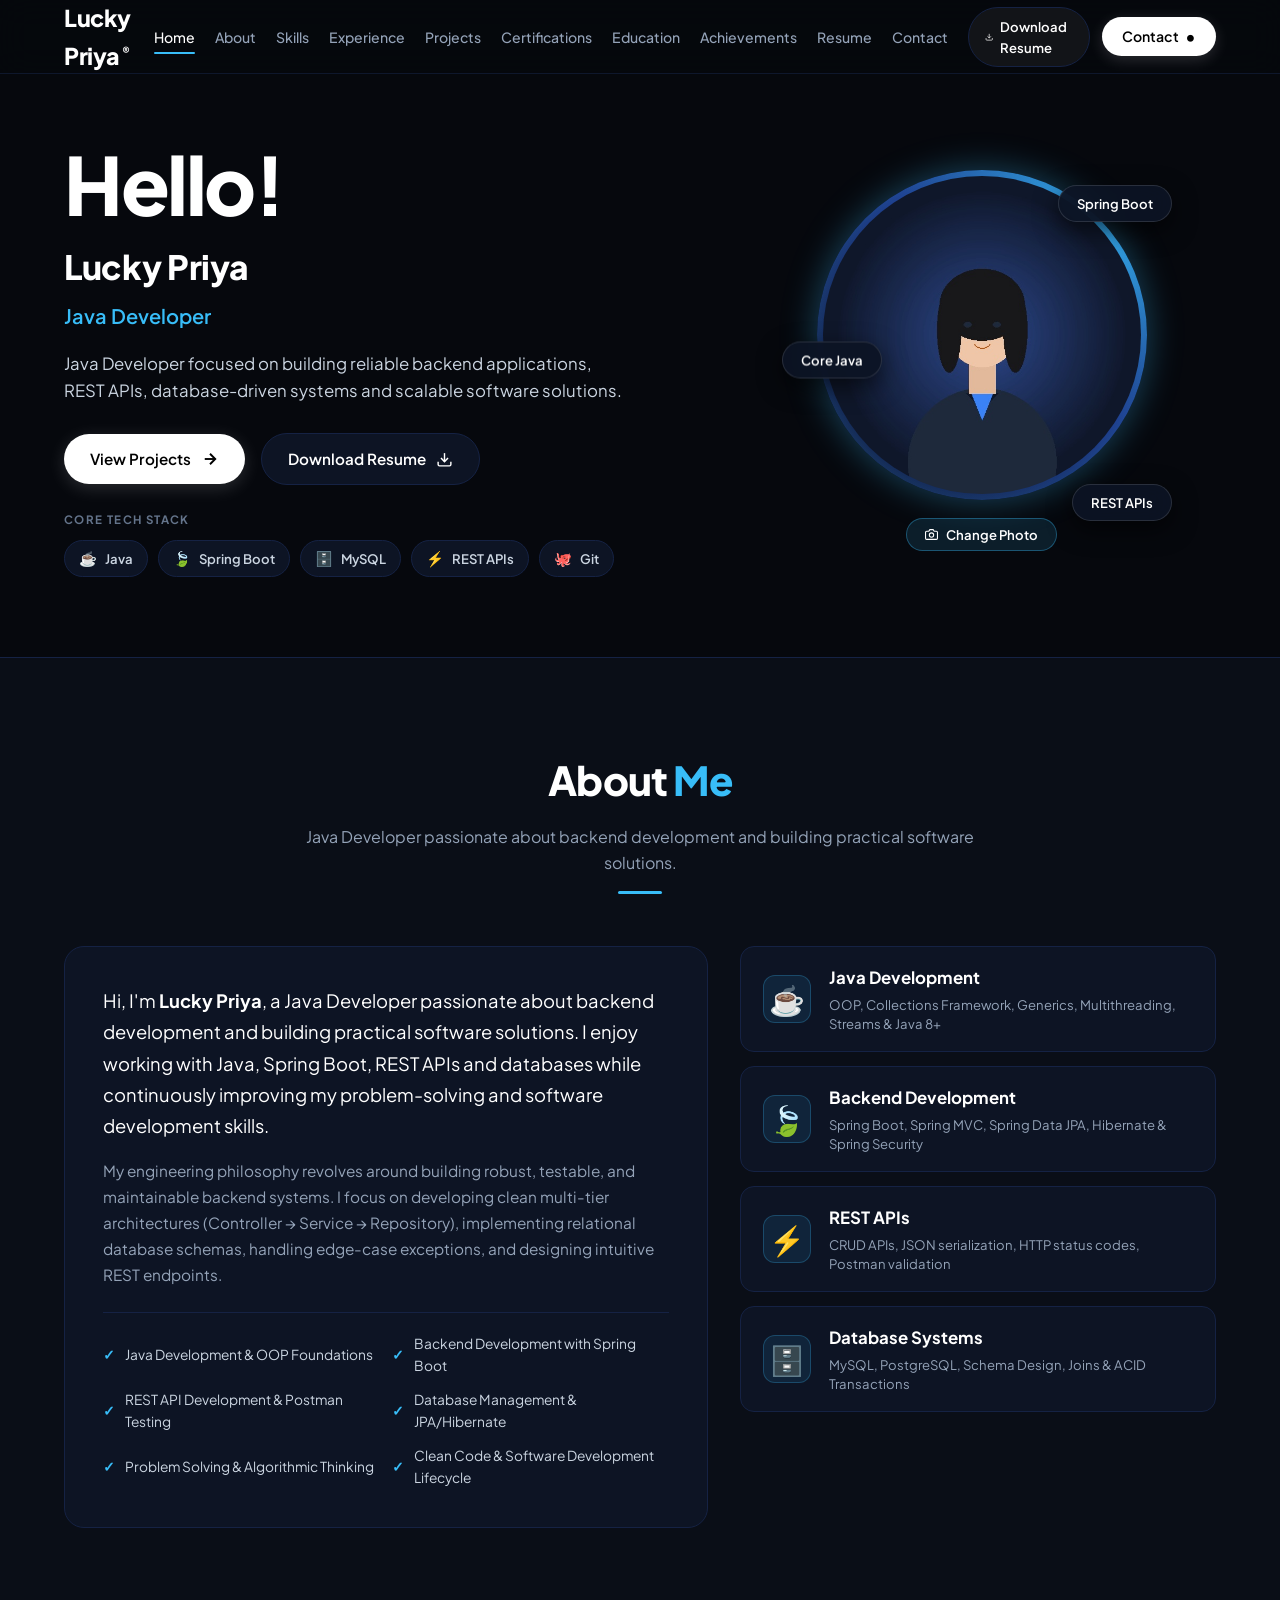
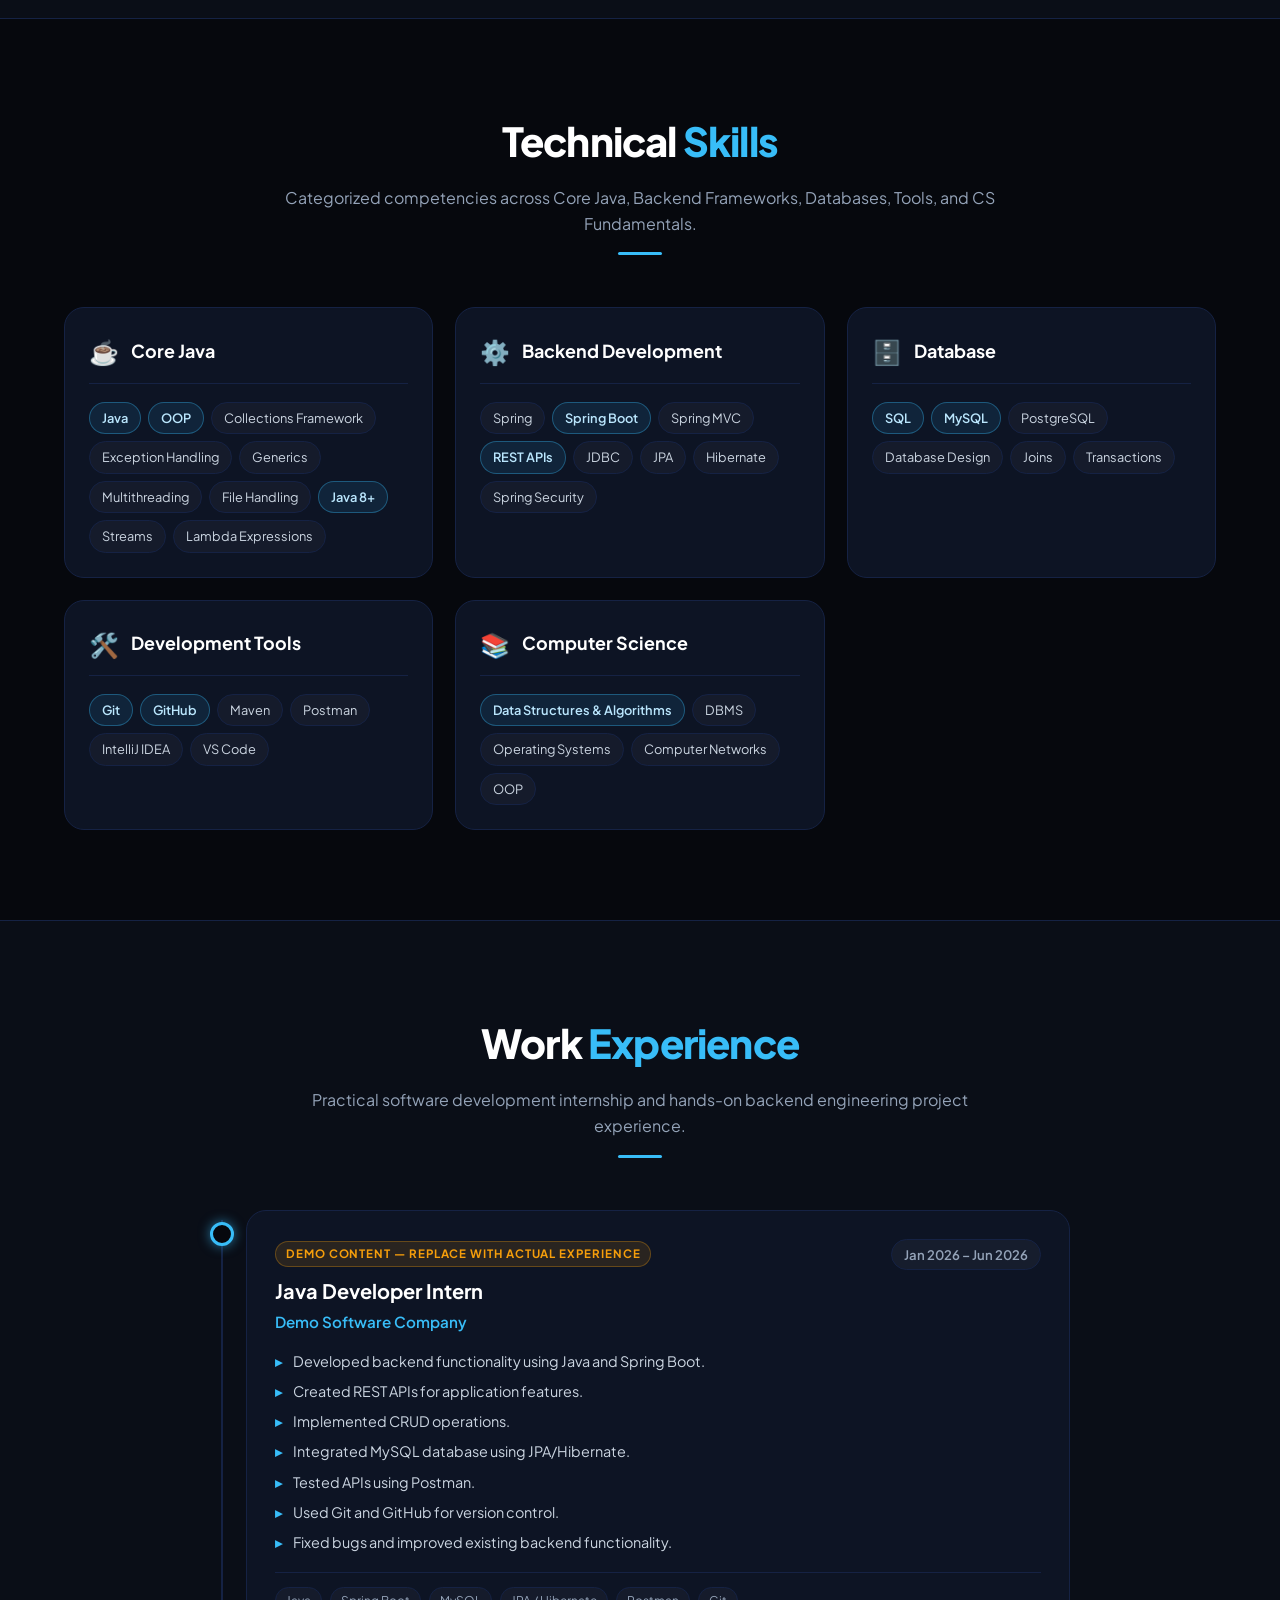
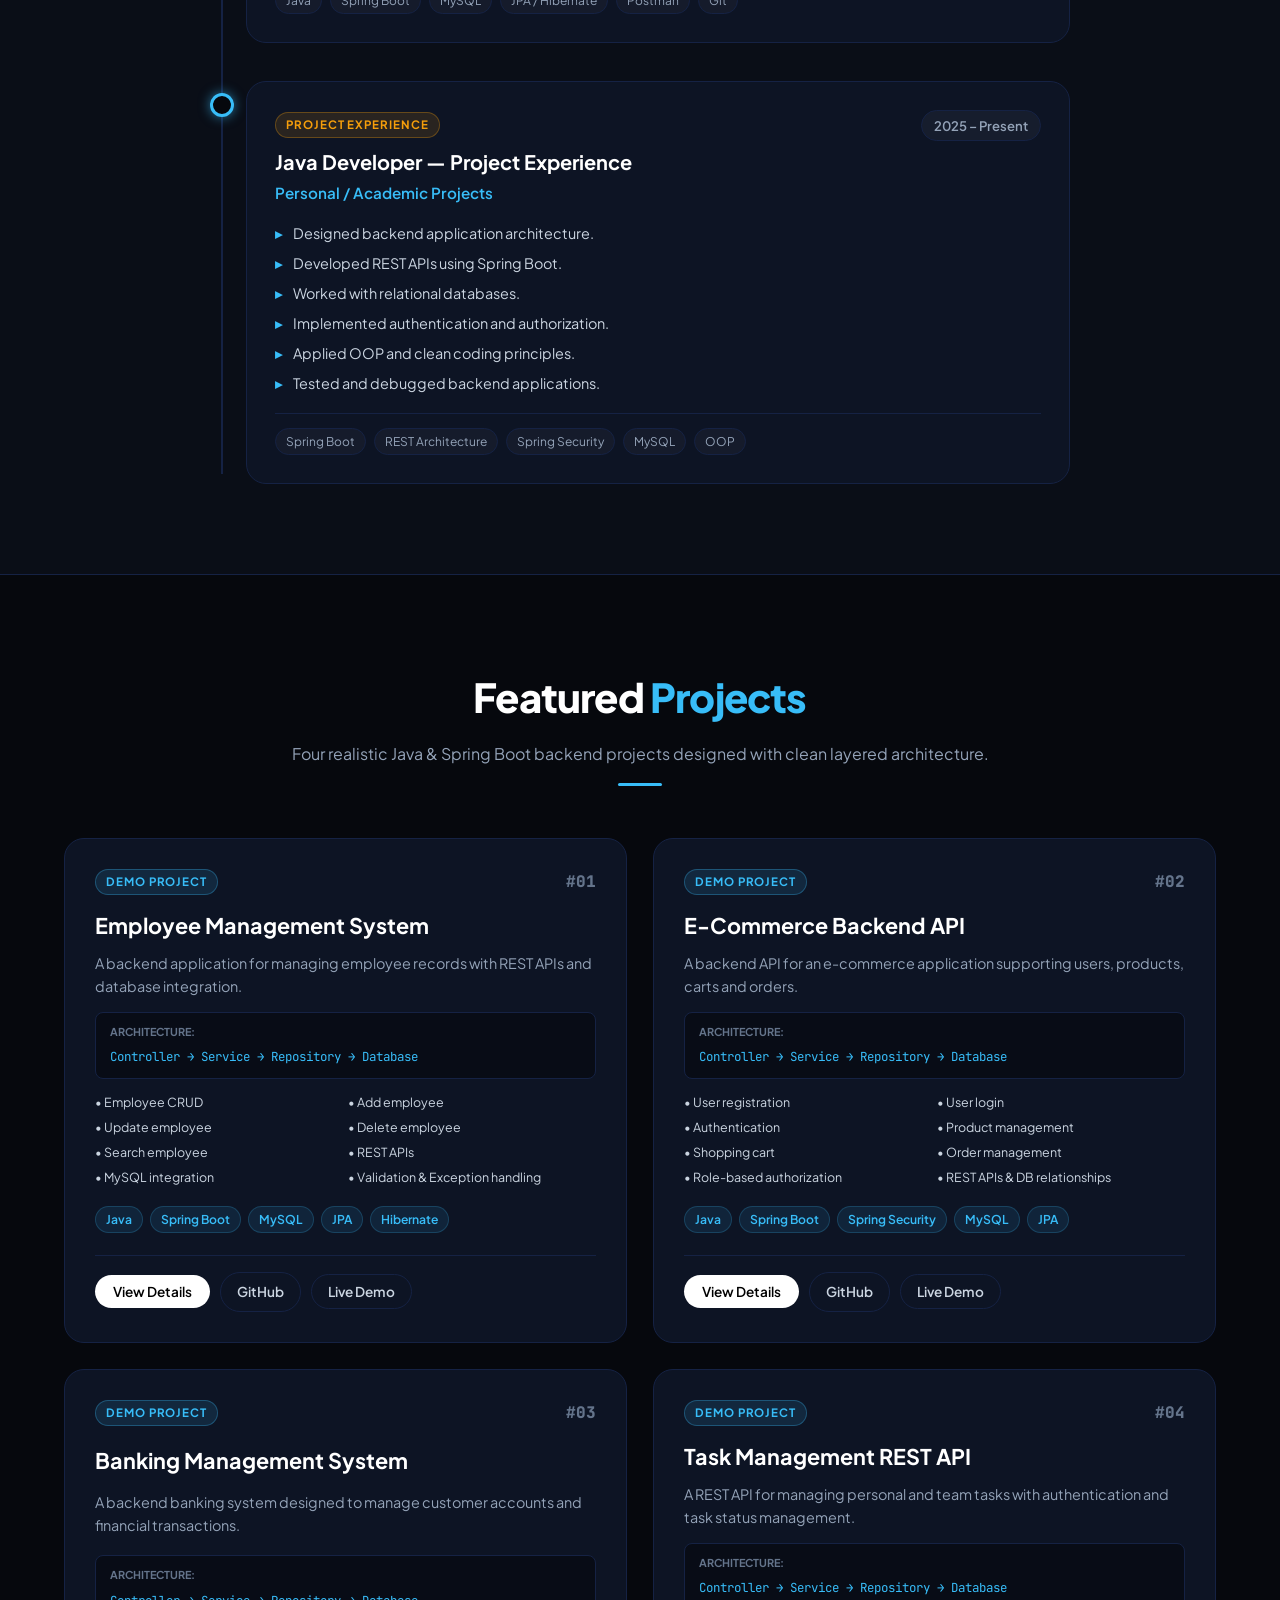
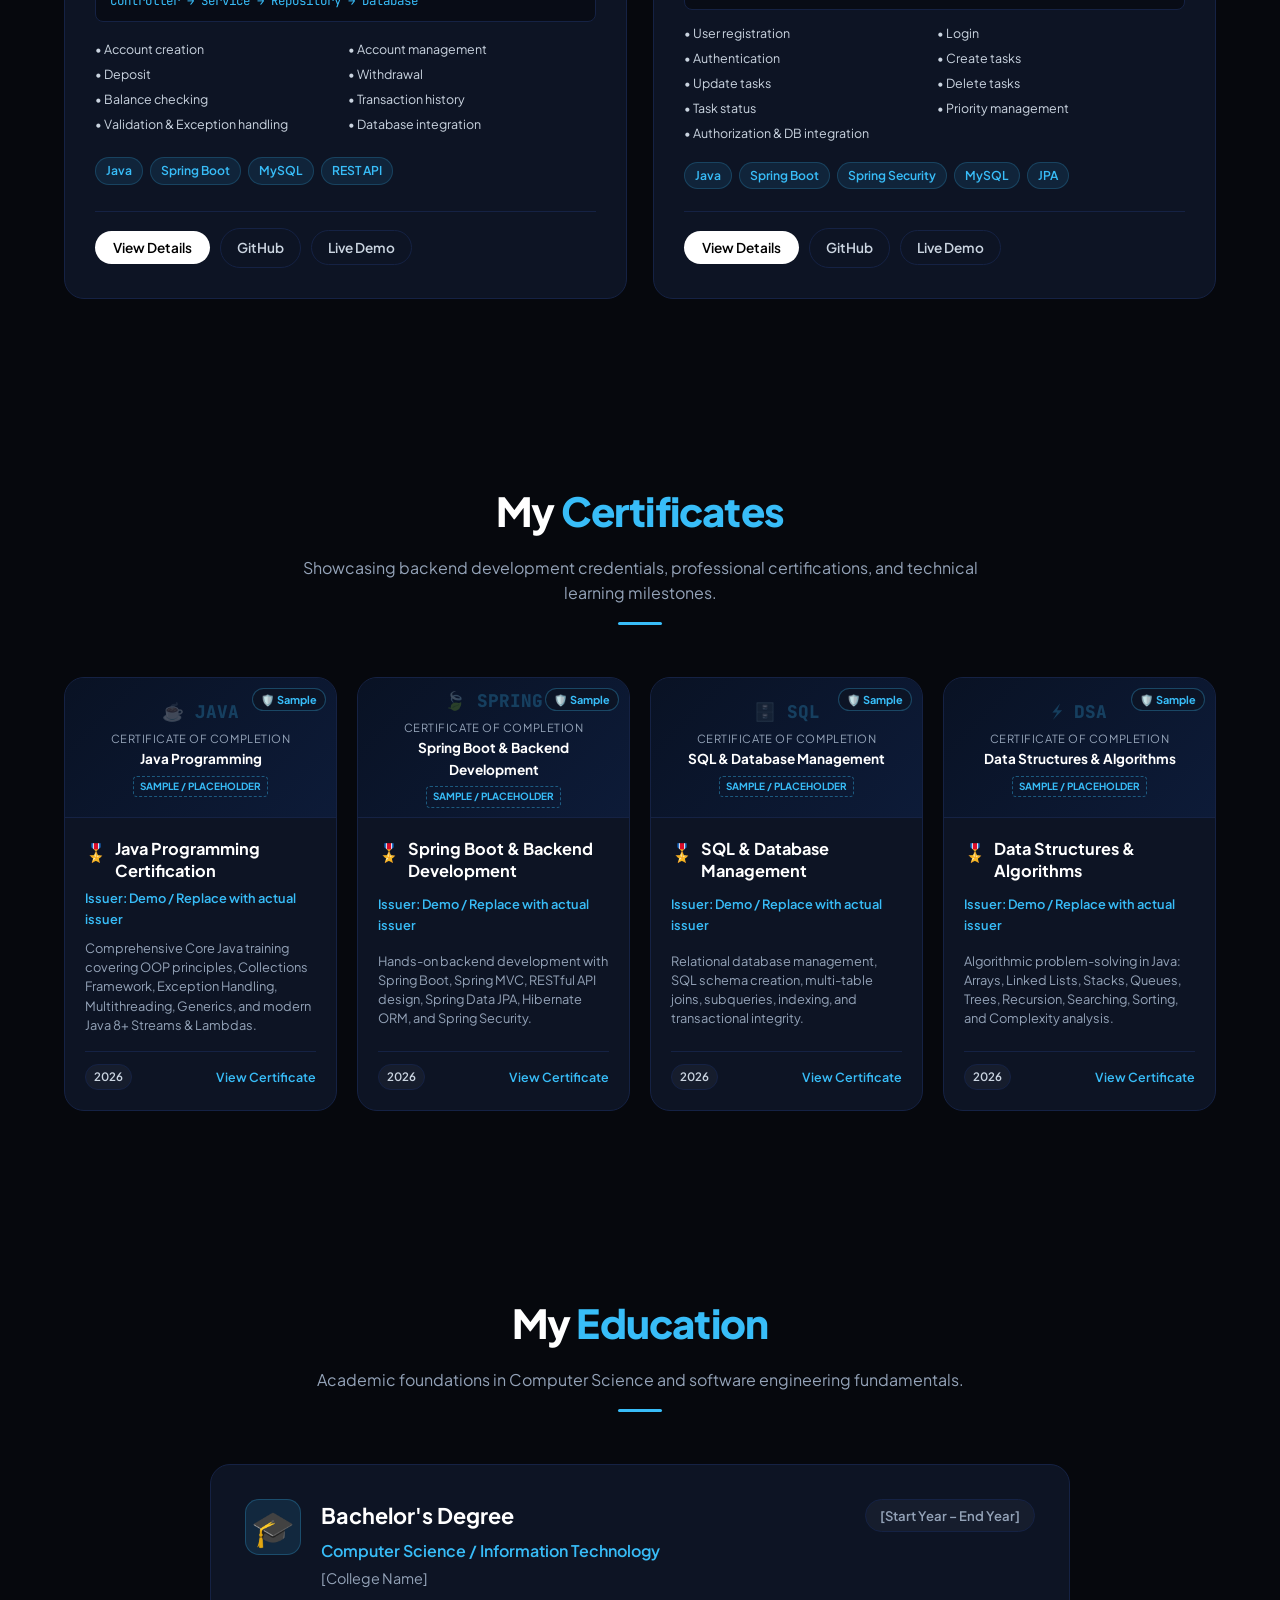
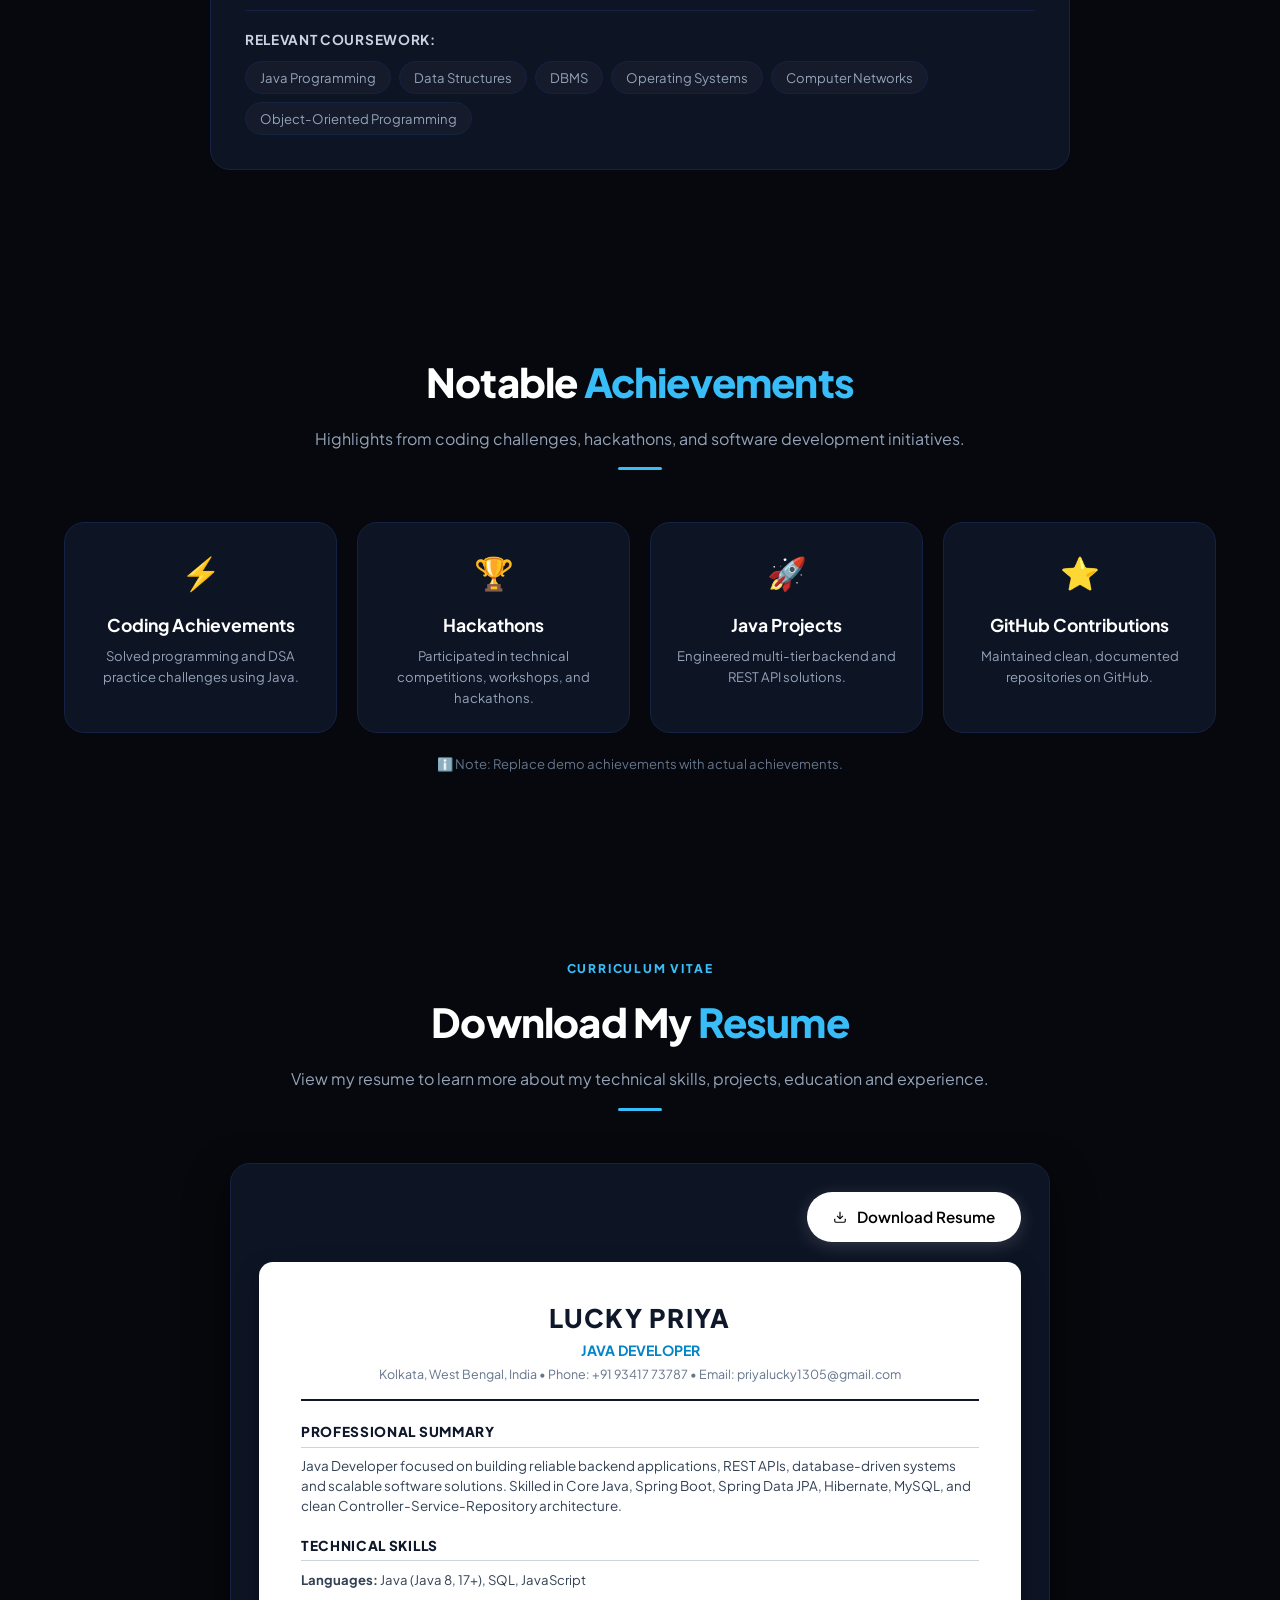
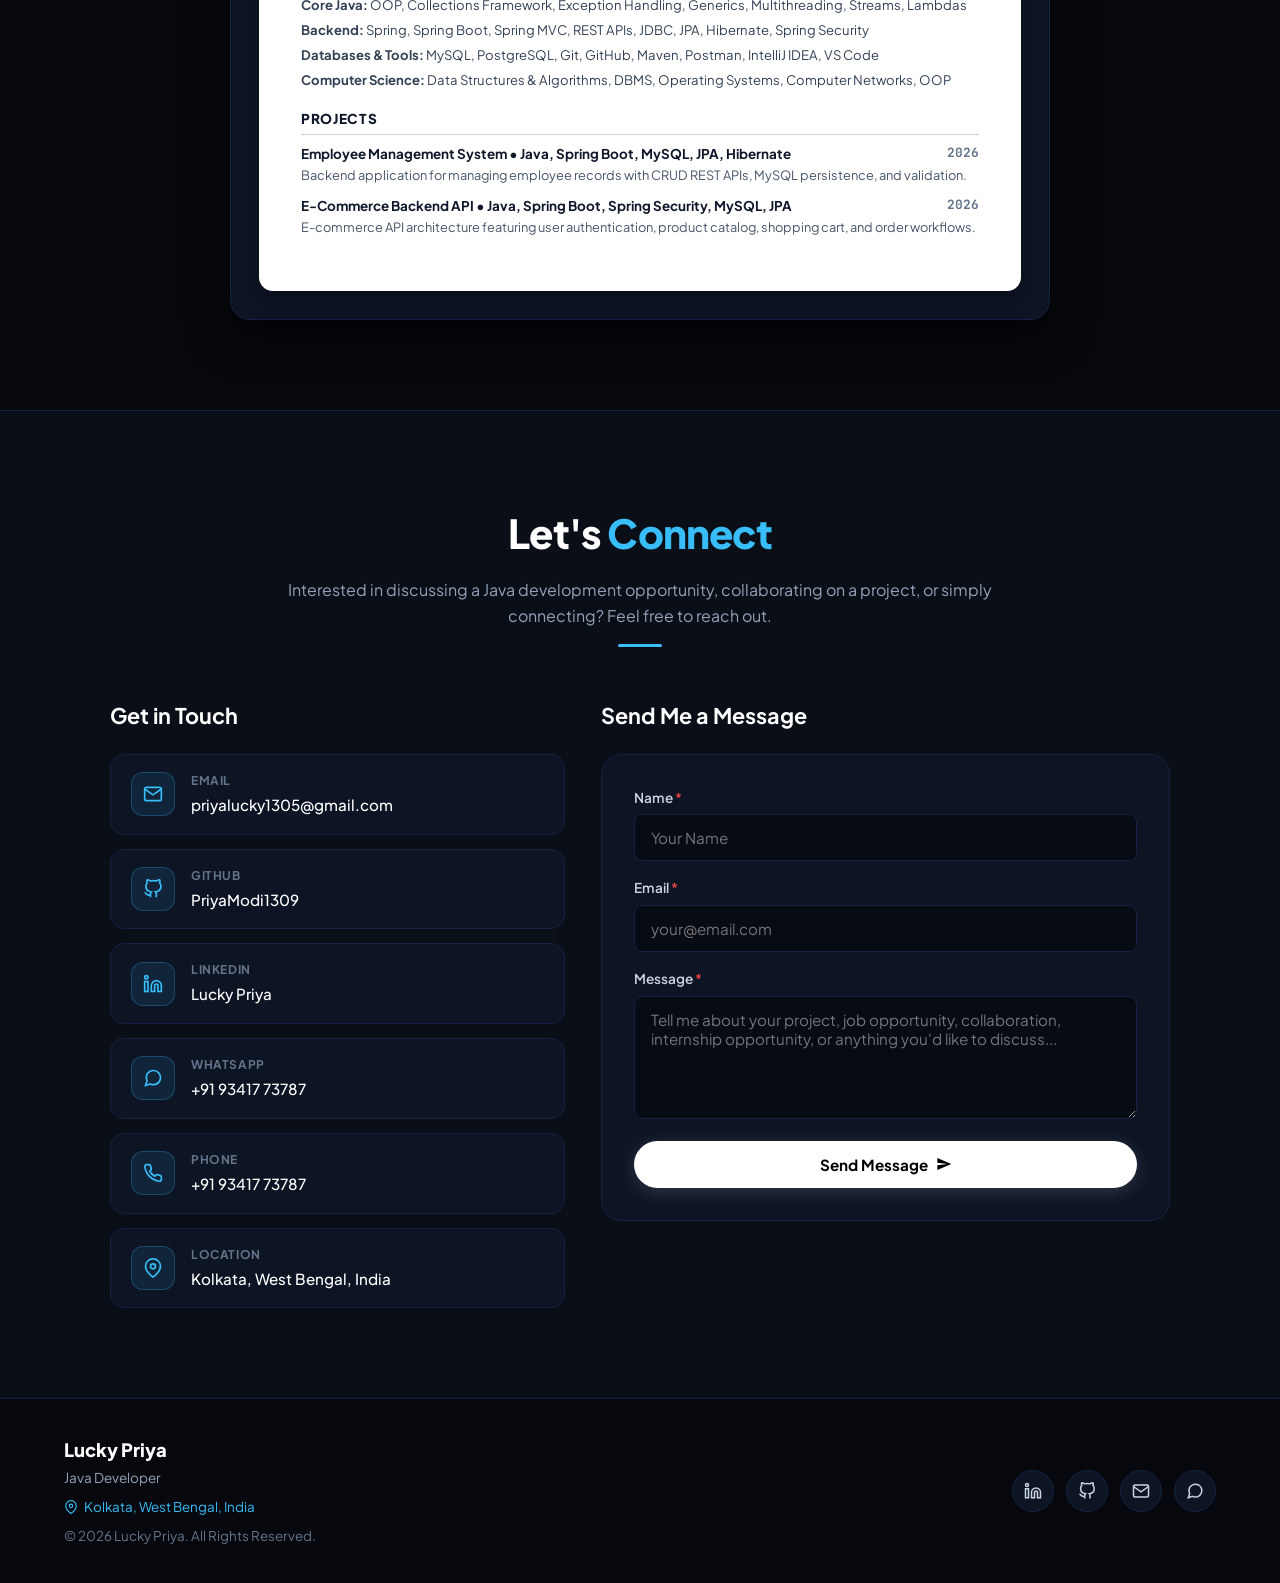
==== index.html @ 9c17c5d9 "Add Kittu Java Developer portfolio" ====
<!DOCTYPE html>
<html lang="en">
<head>
  <meta charset="UTF-8">
  <meta name="viewport" content="width=device-width, initial-scale=1.0">
  <title>Lucky Priya | Java Developer</title>
  <meta name="description" content="Java Developer portfolio of Lucky Priya, focused on Java, Spring Boot, backend development, REST APIs, SQL and database-driven applications.">
  <meta name="author" content="Lucky Priya">

  <!-- Open Graph Meta Tags -->
  <meta property="og:title" content="Lucky Priya | Java Developer">
  <meta property="og:description" content="Java Developer portfolio of Lucky Priya, focused on Java, Spring Boot, backend development, REST APIs, SQL and database-driven applications.">
  <meta property="og:type" content="website">
  <meta property="og:image" content="assets/profile.jpg">

  <!-- Fonts -->
  <link rel="preconnect" href="https://fonts.googleapis.com">
  <link rel="preconnect" href="https://fonts.gstatic.com" crossorigin>
  <link href="https://fonts.googleapis.com/css2?family=Plus+Jakarta+Sans:wght@300;400;500;600;700;800&family=JetBrains+Mono:wght@400;500;600&display=swap" rel="stylesheet">

  <!-- External Stylesheet -->
  <link rel="stylesheet" href="style.css">
</head>
<body>

  <!-- ================= NAVBAR ================= -->
  <header class="navbar-header" id="navbar">
    <div class="container nav-container">
      <a href="#home" class="nav-logo" aria-label="Lucky Priya Home">
        <span class="logo-name">Lucky Priya<span class="logo-reg">&reg;</span></span>
      </a>

      <nav class="nav-menu" id="nav-menu" aria-label="Main Navigation">
        <ul class="nav-list">
          <li class="nav-item"><a href="#home" class="nav-link active">Home</a></li>
          <li class="nav-item"><a href="#about" class="nav-link">About</a></li>
          <li class="nav-item"><a href="#skills" class="nav-link">Skills</a></li>
          <li class="nav-item"><a href="#experience" class="nav-link">Experience</a></li>
          <li class="nav-item"><a href="#projects" class="nav-link">Projects</a></li>
          <li class="nav-item"><a href="#certifications" class="nav-link">Certifications</a></li>
          <li class="nav-item"><a href="#education" class="nav-link">Education</a></li>
          <li class="nav-item"><a href="#achievements" class="nav-link">Achievements</a></li>
          <li class="nav-item"><a href="#resume" class="nav-link">Resume</a></li>
          <li class="nav-item"><a href="#contact" class="nav-link">Contact</a></li>
        </ul>
      </nav>

      <div class="nav-actions">
        <a href="assets/resume.pdf" class="btn-nav-resume" download="Lucky_Priya_Resume.pdf" title="Download Lucky Priya's Resume PDF">
          <svg class="btn-icon" viewBox="0 0 24 24" fill="none" stroke="currentColor" stroke-width="2">
            <path d="M21 15v4a2 2 0 0 1-2 2H5a2 2 0 0 1-2-2v-4"></path>
            <polyline points="7 10 12 15 17 10"></polyline>
            <line x1="12" y1="15" x2="12" y2="3"></line>
          </svg>
          <span>Download Resume</span>
        </a>
        <a href="#contact" class="btn-nav-contact" title="Get in touch">
          <span>Contact</span>
          <span class="nav-contact-dot">&bull;</span>
        </a>
        <button class="hamburger-btn" id="hamburger-btn" aria-label="Toggle Navigation Menu" aria-expanded="false">
          <span class="bar"></span>
          <span class="bar"></span>
          <span class="bar"></span>
        </button>
      </div>
    </div>
  </header>

  <main>
    <!-- ================= HERO SECTION ================= -->
    <section class="hero-section" id="home">
      <div class="container hero-container">
        <div class="hero-content">
          <h1 class="hero-greeting">Hello!</h1>

          <h2 class="hero-name-badge">Lucky Priya</h2>
          <h3 class="hero-headline">Java Developer</h3>

          <p class="hero-description">
            Java Developer focused on building reliable backend applications, REST APIs, database-driven systems and scalable software solutions.
          </p>

          <div class="hero-cta-group">
            <a href="#projects" class="btn btn-white-pill">
              <span>View Projects</span>
              <svg class="arrow-icon" viewBox="0 0 24 24" fill="none" stroke="currentColor" stroke-width="2.5">
                <line x1="5" y1="12" x2="19" y2="12"></line>
                <polyline points="12 5 19 12 12 19"></polyline>
              </svg>
            </a>

            <a href="assets/resume.pdf" class="btn btn-dark-pill" download="Lucky_Priya_Resume.pdf">
              <span>Download Resume</span>
              <svg class="download-icon" viewBox="0 0 24 24" fill="none" stroke="currentColor" stroke-width="2">
                <path d="M21 15v4a2 2 0 0 1-2 2H5a2 2 0 0 1-2-2v-4"></path>
                <polyline points="7 10 12 15 17 10"></polyline>
                <line x1="12" y1="15" x2="12" y2="3"></line>
              </svg>
            </a>
          </div>



          <!-- CORE TECH STACK (Matching Reference Screenshot) -->
          <div class="core-tech-stack">
            <span class="tech-stack-title">CORE TECH STACK</span>
            <div class="tech-stack-pills">
              <span class="stack-pill"><span class="pill-dot">☕</span> Java</span>
              <span class="stack-pill"><span class="pill-dot">🍃</span> Spring Boot</span>
              <span class="stack-pill"><span class="pill-dot">🗄️</span> MySQL</span>
              <span class="stack-pill"><span class="pill-dot">⚡</span> REST APIs</span>
              <span class="stack-pill"><span class="pill-dot">🐙</span> Git</span>
            </div>
          </div>
        </div>

        <!-- HERO VISUAL: Circular Frame with Glowing Neon Ring & Click-to-Change Photo -->
        <div class="hero-visual">
          <div class="profile-frame-wrapper">
            <!-- Floating Badges -->
            <div class="floating-badge badge-top-right">
              <span>Spring Boot</span>
            </div>
            <div class="floating-badge badge-mid-left">
              <span>Core Java</span>
            </div>
            <div class="floating-badge badge-bottom-right">
              <span>REST APIs</span>
            </div>

            <!-- Profile Circle with Neon Ring -->
            <div class="profile-glow-ring" id="profile-container" title="Click here to upload/change photo">
              <div class="profile-circle-inner">
                <img id="profile-image" src="assets/profile.jpg" alt="Lucky Priya - Java Developer" class="profile-img">

                <!-- Hover Overlay -->
                <div class="profile-upload-overlay">
                  <div class="upload-badge-content">
                    <svg class="cam-icon" viewBox="0 0 24 24" fill="none" stroke="currentColor" stroke-width="2">
                      <path d="M23 19a2 2 0 0 1-2 2H3a2 2 0 0 1-2-2V8a2 2 0 0 1 2-2h4l2-3h6l2 3h4a2 2 0 0 1 2 2z"></path>
                      <circle cx="12" cy="13" r="4"></circle>
                    </svg>
                    <span class="cam-text">Click to Change Photo</span>
                    <span class="cam-hint">Upload JPG/PNG</span>
                  </div>
                </div>
              </div>

              <!-- Hidden input for photo selection -->
              <input type="file" id="profile-upload-input" accept="image/*" class="visually-hidden" aria-label="Upload profile photo">
            </div>

            <!-- Profile Controls -->
            <div class="photo-controls">
              <button type="button" class="btn-upload-trigger" id="btn-trigger-upload" title="Upload new photo">
                <svg viewBox="0 0 24 24" fill="none" stroke="currentColor" stroke-width="2" width="13" height="13">
                  <path d="M23 19a2 2 0 0 1-2 2H3a2 2 0 0 1-2-2V8a2 2 0 0 1 2-2h4l2-3h6l2 3h4a2 2 0 0 1 2 2z"></path>
                  <circle cx="12" cy="13" r="4"></circle>
                </svg>
                <span>Change Photo</span>
              </button>
              <button type="button" class="btn-upload-reset" id="btn-reset-photo" title="Reset to default photo" style="display:none;">
                Reset
              </button>
            </div>
          </div>
        </div>
      </div>
    </section>

    <!-- ================= ABOUT SECTION ================= -->
    <section class="section about-section" id="about">
      <div class="container">
        <div class="section-header">
          <h2 class="section-title">About <span class="text-blue">Me</span></h2>
          <p class="section-subtitle">Java Developer passionate about backend development and building practical software solutions.</p>
          <div class="section-divider"></div>
        </div>

        <div class="about-grid">
          <div class="about-card-main">
            <p class="about-lead">
              Hi, I'm <strong>Lucky Priya</strong>, a Java Developer passionate about backend development and building practical software solutions. I enjoy working with Java, Spring Boot, REST APIs and databases while continuously improving my problem-solving and software development skills.
            </p>
            <p class="about-body">
              My engineering philosophy revolves around building robust, testable, and maintainable backend systems. I focus on developing clean multi-tier architectures (Controller &rarr; Service &rarr; Repository), implementing relational database schemas, handling edge-case exceptions, and designing intuitive REST endpoints.
            </p>

            <div class="about-highlights">
              <div class="highlight-box">
                <span class="hl-check">&#10003;</span>
                <span>Java Development &amp; OOP Foundations</span>
              </div>
              <div class="highlight-box">
                <span class="hl-check">&#10003;</span>
                <span>Backend Development with Spring Boot</span>
              </div>
              <div class="highlight-box">
                <span class="hl-check">&#10003;</span>
                <span>REST API Development &amp; Postman Testing</span>
              </div>
              <div class="highlight-box">
                <span class="hl-check">&#10003;</span>
                <span>Database Management &amp; JPA/Hibernate</span>
              </div>
              <div class="highlight-box">
                <span class="hl-check">&#10003;</span>
                <span>Problem Solving &amp; Algorithmic Thinking</span>
              </div>
              <div class="highlight-box">
                <span class="hl-check">&#10003;</span>
                <span>Clean Code &amp; Software Development Lifecycle</span>
              </div>
            </div>
          </div>

          <!-- Small Statistics Area -->
          <div class="stats-column">
            <div class="stat-card">
              <div class="stat-icon-wrap">☕</div>
              <div class="stat-info">
                <h3 class="stat-heading">Java Development</h3>
                <p class="stat-sub">OOP, Collections Framework, Generics, Multithreading, Streams &amp; Java 8+</p>
              </div>
            </div>

            <div class="stat-card">
              <div class="stat-icon-wrap">🍃</div>
              <div class="stat-info">
                <h3 class="stat-heading">Backend Development</h3>
                <p class="stat-sub">Spring Boot, Spring MVC, Spring Data JPA, Hibernate &amp; Spring Security</p>
              </div>
            </div>

            <div class="stat-card">
              <div class="stat-icon-wrap">⚡</div>
              <div class="stat-info">
                <h3 class="stat-heading">REST APIs</h3>
                <p class="stat-sub">CRUD APIs, JSON serialization, HTTP status codes, Postman validation</p>
              </div>
            </div>

            <div class="stat-card">
              <div class="stat-icon-wrap">🗄️</div>
              <div class="stat-info">
                <h3 class="stat-heading">Database Systems</h3>
                <p class="stat-sub">MySQL, PostgreSQL, Schema Design, Joins &amp; ACID Transactions</p>
              </div>
            </div>
          </div>
        </div>
      </div>
    </section>

    <!-- ================= SKILLS SECTION ================= -->
    <section class="section skills-section" id="skills">
      <div class="container">
        <div class="section-header">
          <h2 class="section-title">Technical <span class="text-blue">Skills</span></h2>
          <p class="section-subtitle">Categorized competencies across Core Java, Backend Frameworks, Databases, Tools, and CS Fundamentals.</p>
          <div class="section-divider"></div>
        </div>

        <div class="skills-card-grid">
          <!-- 1. Core Java -->
          <div class="skill-category-box">
            <div class="cat-head">
              <span class="cat-emoji">☕</span>
              <h3 class="cat-name">Core Java</h3>
            </div>
            <div class="cat-tags">
              <span class="cat-pill highlight">Java</span>
              <span class="cat-pill highlight">OOP</span>
              <span class="cat-pill">Collections Framework</span>
              <span class="cat-pill">Exception Handling</span>
              <span class="cat-pill">Generics</span>
              <span class="cat-pill">Multithreading</span>
              <span class="cat-pill">File Handling</span>
              <span class="cat-pill highlight">Java 8+</span>
              <span class="cat-pill">Streams</span>
              <span class="cat-pill">Lambda Expressions</span>
            </div>
          </div>

          <!-- 2. Backend Development -->
          <div class="skill-category-box">
            <div class="cat-head">
              <span class="cat-emoji">⚙️</span>
              <h3 class="cat-name">Backend Development</h3>
            </div>
            <div class="cat-tags">
              <span class="cat-pill">Spring</span>
              <span class="cat-pill highlight">Spring Boot</span>
              <span class="cat-pill">Spring MVC</span>
              <span class="cat-pill highlight">REST APIs</span>
              <span class="cat-pill">JDBC</span>
              <span class="cat-pill">JPA</span>
              <span class="cat-pill">Hibernate</span>
              <span class="cat-pill">Spring Security</span>
            </div>
          </div>

          <!-- 3. Database -->
          <div class="skill-category-box">
            <div class="cat-head">
              <span class="cat-emoji">🗄️</span>
              <h3 class="cat-name">Database</h3>
            </div>
            <div class="cat-tags">
              <span class="cat-pill highlight">SQL</span>
              <span class="cat-pill highlight">MySQL</span>
              <span class="cat-pill">PostgreSQL</span>
              <span class="cat-pill">Database Design</span>
              <span class="cat-pill">Joins</span>
              <span class="cat-pill">Transactions</span>
            </div>
          </div>

          <!-- 4. Development Tools -->
          <div class="skill-category-box">
            <div class="cat-head">
              <span class="cat-emoji">🛠️</span>
              <h3 class="cat-name">Development Tools</h3>
            </div>
            <div class="cat-tags">
              <span class="cat-pill highlight">Git</span>
              <span class="cat-pill highlight">GitHub</span>
              <span class="cat-pill">Maven</span>
              <span class="cat-pill">Postman</span>
              <span class="cat-pill">IntelliJ IDEA</span>
              <span class="cat-pill">VS Code</span>
            </div>
          </div>

          <!-- 5. Computer Science -->
          <div class="skill-category-box">
            <div class="cat-head">
              <span class="cat-emoji">📚</span>
              <h3 class="cat-name">Computer Science</h3>
            </div>
            <div class="cat-tags">
              <span class="cat-pill highlight">Data Structures &amp; Algorithms</span>
              <span class="cat-pill">DBMS</span>
              <span class="cat-pill">Operating Systems</span>
              <span class="cat-pill">Computer Networks</span>
              <span class="cat-pill">OOP</span>
            </div>
          </div>
        </div>
      </div>
    </section>

    <!-- ================= EXPERIENCE SECTION ================= -->
    <section class="section experience-section" id="experience">
      <div class="container">
        <div class="section-header">
          <h2 class="section-title">Work <span class="text-blue">Experience</span></h2>
          <p class="section-subtitle">Practical software development internship and hands-on backend engineering project experience.</p>
          <div class="section-divider"></div>
        </div>

        <div class="timeline-container">
          <!-- Experience 1 -->
          <div class="timeline-entry">
            <div class="timeline-dot"></div>
            <div class="timeline-content-card">
              <div class="entry-header">
                <div>
                  <span class="demo-tag">Demo Content — Replace with actual experience</span>
                  <h3 class="entry-role">Java Developer Intern</h3>
                  <h4 class="entry-company">Demo Software Company</h4>
                </div>
                <span class="entry-duration">Jan 2026 – Jun 2026</span>
              </div>

              <ul class="entry-bullets">
                <li>Developed backend functionality using Java and Spring Boot.</li>
                <li>Created REST APIs for application features.</li>
                <li>Implemented CRUD operations.</li>
                <li>Integrated MySQL database using JPA/Hibernate.</li>
                <li>Tested APIs using Postman.</li>
                <li>Used Git and GitHub for version control.</li>
                <li>Fixed bugs and improved existing backend functionality.</li>
              </ul>

              <div class="entry-tags">
                <span>Java</span>
                <span>Spring Boot</span>
                <span>MySQL</span>
                <span>JPA / Hibernate</span>
                <span>Postman</span>
                <span>Git</span>
              </div>
            </div>
          </div>

          <!-- Experience 2 -->
          <div class="timeline-entry">
            <div class="timeline-dot"></div>
            <div class="timeline-content-card">
              <div class="entry-header">
                <div>
                  <span class="demo-tag">Project Experience</span>
                  <h3 class="entry-role">Java Developer — Project Experience</h3>
                  <h4 class="entry-company">Personal / Academic Projects</h4>
                </div>
                <span class="entry-duration">2025 – Present</span>
              </div>

              <ul class="entry-bullets">
                <li>Designed backend application architecture.</li>
                <li>Developed REST APIs using Spring Boot.</li>
                <li>Worked with relational databases.</li>
                <li>Implemented authentication and authorization.</li>
                <li>Applied OOP and clean coding principles.</li>
                <li>Tested and debugged backend applications.</li>
              </ul>

              <div class="entry-tags">
                <span>Spring Boot</span>
                <span>REST Architecture</span>
                <span>Spring Security</span>
                <span>MySQL</span>
                <span>OOP</span>
              </div>
            </div>
          </div>
        </div>
      </div>
    </section>

    <!-- ================= PROJECTS SECTION ================= -->
    <section class="section projects-section" id="projects">
      <div class="container">
        <div class="section-header">
          <h2 class="section-title">Featured <span class="text-blue">Projects</span></h2>
          <p class="section-subtitle">Four realistic Java & Spring Boot backend projects designed with clean layered architecture.</p>
          <div class="section-divider"></div>
        </div>

        <div class="projects-grid">
          <!-- Project 1: Employee Management System -->
          <div class="project-card" data-project-id="1">
            <div class="proj-top-bar">
              <span class="demo-badge">Demo Project</span>
              <span class="proj-id">#01</span>
            </div>
            <h3 class="proj-title">Employee Management System</h3>
            <p class="proj-desc">A backend application for managing employee records with REST APIs and database integration.</p>

            <div class="proj-arch-line">
              <span class="arch-tag-title">Architecture:</span>
              <code>Controller → Service → Repository → Database</code>
            </div>

            <div class="proj-key-features">
              <span>• Employee CRUD</span>
              <span>• Add employee</span>
              <span>• Update employee</span>
              <span>• Delete employee</span>
              <span>• Search employee</span>
              <span>• REST APIs</span>
              <span>• MySQL integration</span>
              <span>• Validation &amp; Exception handling</span>
            </div>

            <div class="proj-tech-row">
              <span>Java</span>
              <span>Spring Boot</span>
              <span>MySQL</span>
              <span>JPA</span>
              <span>Hibernate</span>
            </div>

            <div class="proj-btn-group">
              <button type="button" class="btn btn-sm btn-view-modal" data-project="1">View Details</button>
              <a href="https://github.com" target="_blank" rel="noopener noreferrer" class="btn btn-sm btn-card-git">GitHub</a>
              <button type="button" class="btn btn-sm btn-card-demo">Live Demo</button>
            </div>
          </div>

          <!-- Project 2: E-Commerce Backend API -->
          <div class="project-card" data-project-id="2">
            <div class="proj-top-bar">
              <span class="demo-badge">Demo Project</span>
              <span class="proj-id">#02</span>
            </div>
            <h3 class="proj-title">E-Commerce Backend API</h3>
            <p class="proj-desc">A backend API for an e-commerce application supporting users, products, carts and orders.</p>

            <div class="proj-arch-line">
              <span class="arch-tag-title">Architecture:</span>
              <code>Controller → Service → Repository → Database</code>
            </div>

            <div class="proj-key-features">
              <span>• User registration</span>
              <span>• User login</span>
              <span>• Authentication</span>
              <span>• Product management</span>
              <span>• Shopping cart</span>
              <span>• Order management</span>
              <span>• Role-based authorization</span>
              <span>• REST APIs &amp; DB relationships</span>
            </div>

            <div class="proj-tech-row">
              <span>Java</span>
              <span>Spring Boot</span>
              <span>Spring Security</span>
              <span>MySQL</span>
              <span>JPA</span>
            </div>

            <div class="proj-btn-group">
              <button type="button" class="btn btn-sm btn-view-modal" data-project="2">View Details</button>
              <a href="https://github.com" target="_blank" rel="noopener noreferrer" class="btn btn-sm btn-card-git">GitHub</a>
              <button type="button" class="btn btn-sm btn-card-demo">Live Demo</button>
            </div>
          </div>

          <!-- Project 3: Banking Management System -->
          <div class="project-card" data-project-id="3">
            <div class="proj-top-bar">
              <span class="demo-badge">Demo Project</span>
              <span class="proj-id">#03</span>
            </div>
            <h3 class="proj-title">Banking Management System</h3>
            <p class="proj-desc">A backend banking system designed to manage customer accounts and financial transactions.</p>

            <div class="proj-arch-line">
              <span class="arch-tag-title">Architecture:</span>
              <code>Controller → Service → Repository → Database</code>
            </div>

            <div class="proj-key-features">
              <span>• Account creation</span>
              <span>• Account management</span>
              <span>• Deposit</span>
              <span>• Withdrawal</span>
              <span>• Balance checking</span>
              <span>• Transaction history</span>
              <span>• Validation &amp; Exception handling</span>
              <span>• Database integration</span>
            </div>

            <div class="proj-tech-row">
              <span>Java</span>
              <span>Spring Boot</span>
              <span>MySQL</span>
              <span>REST API</span>
            </div>

            <div class="proj-btn-group">
              <button type="button" class="btn btn-sm btn-view-modal" data-project="3">View Details</button>
              <a href="https://github.com" target="_blank" rel="noopener noreferrer" class="btn btn-sm btn-card-git">GitHub</a>
              <button type="button" class="btn btn-sm btn-card-demo">Live Demo</button>
            </div>
          </div>

          <!-- Project 4: Task Management REST API -->
          <div class="project-card" data-project-id="4">
            <div class="proj-top-bar">
              <span class="demo-badge">Demo Project</span>
              <span class="proj-id">#04</span>
            </div>
            <h3 class="proj-title">Task Management REST API</h3>
            <p class="proj-desc">A REST API for managing personal and team tasks with authentication and task status management.</p>

            <div class="proj-arch-line">
              <span class="arch-tag-title">Architecture:</span>
              <code>Controller → Service → Repository → Database</code>
            </div>

            <div class="proj-key-features">
              <span>• User registration</span>
              <span>• Login</span>
              <span>• Authentication</span>
              <span>• Create tasks</span>
              <span>• Update tasks</span>
              <span>• Delete tasks</span>
              <span>• Task status</span>
              <span>• Priority management</span>
              <span>• Authorization &amp; DB integration</span>
            </div>

            <div class="proj-tech-row">
              <span>Java</span>
              <span>Spring Boot</span>
              <span>Spring Security</span>
              <span>MySQL</span>
              <span>JPA</span>
            </div>

            <div class="proj-btn-group">
              <button type="button" class="btn btn-sm btn-view-modal" data-project="4">View Details</button>
              <a href="https://github.com" target="_blank" rel="noopener noreferrer" class="btn btn-sm btn-card-git">GitHub</a>
              <button type="button" class="btn btn-sm btn-card-demo">Live Demo</button>
            </div>
          </div>
        </div>
      </div>
    </section>

    <!-- ================= CERTIFICATIONS SECTION (Matching Reference Screenshot 5) ================= -->
    <section class="section certifications-section" id="certifications">
      <div class="container">
        <div class="section-header">
          <h2 class="section-title">My <span class="text-blue">Certificates</span></h2>
          <p class="section-subtitle">Showcasing backend development credentials, professional certifications, and technical learning milestones.</p>
          <div class="section-divider"></div>
        </div>

        <div class="certs-cards-grid">
          <!-- Cert 1 -->
          <div class="cert-modern-card">
            <div class="cert-card-preview">
              <div class="cert-preview-inner">
                <div class="cert-watermark">☕ JAVA</div>
                <div class="cert-preview-text">
                  <span class="cp-title">Certificate of Completion</span>
                  <span class="cp-sub">Java Programming</span>
                  <span class="cp-stamp">SAMPLE / PLACEHOLDER</span>
                </div>
              </div>
              <span class="cert-sample-badge">🛡️ Sample</span>
            </div>

            <div class="cert-card-body">
              <div class="cert-title-row">
                <span class="cert-badge-icon">🎖️</span>
                <h3 class="cert-heading">Java Programming Certification</h3>
              </div>
              <span class="cert-issuer-blue">Issuer: Demo / Replace with actual issuer</span>
              <p class="cert-body-desc">
                Comprehensive Core Java training covering OOP principles, Collections Framework, Exception Handling, Multithreading, Generics, and modern Java 8+ Streams & Lambdas.
              </p>
              <div class="cert-footer-tag">
                <span class="pill-mini">2026</span>
                <button type="button" class="btn-cert-action" data-cert="Java Programming Certification" data-issuer="Demo / Replace with actual issuer" data-year="2026">View Certificate</button>
              </div>
            </div>
          </div>

          <!-- Cert 2 -->
          <div class="cert-modern-card">
            <div class="cert-card-preview">
              <div class="cert-preview-inner">
                <div class="cert-watermark">🍃 SPRING</div>
                <div class="cert-preview-text">
                  <span class="cp-title">Certificate of Completion</span>
                  <span class="cp-sub">Spring Boot &amp; Backend Development</span>
                  <span class="cp-stamp">SAMPLE / PLACEHOLDER</span>
                </div>
              </div>
              <span class="cert-sample-badge">🛡️ Sample</span>
            </div>

            <div class="cert-card-body">
              <div class="cert-title-row">
                <span class="cert-badge-icon">🎖️</span>
                <h3 class="cert-heading">Spring Boot &amp; Backend Development</h3>
              </div>
              <span class="cert-issuer-blue">Issuer: Demo / Replace with actual issuer</span>
              <p class="cert-body-desc">
                Hands-on backend development with Spring Boot, Spring MVC, RESTful API design, Spring Data JPA, Hibernate ORM, and Spring Security.
              </p>
              <div class="cert-footer-tag">
                <span class="pill-mini">2026</span>
                <button type="button" class="btn-cert-action" data-cert="Spring Boot & Backend Development" data-issuer="Demo / Replace with actual issuer" data-year="2026">View Certificate</button>
              </div>
            </div>
          </div>

          <!-- Cert 3 -->
          <div class="cert-modern-card">
            <div class="cert-card-preview">
              <div class="cert-preview-inner">
                <div class="cert-watermark">🗄️ SQL</div>
                <div class="cert-preview-text">
                  <span class="cp-title">Certificate of Completion</span>
                  <span class="cp-sub">SQL &amp; Database Management</span>
                  <span class="cp-stamp">SAMPLE / PLACEHOLDER</span>
                </div>
              </div>
              <span class="cert-sample-badge">🛡️ Sample</span>
            </div>

            <div class="cert-card-body">
              <div class="cert-title-row">
                <span class="cert-badge-icon">🎖️</span>
                <h3 class="cert-heading">SQL &amp; Database Management</h3>
              </div>
              <span class="cert-issuer-blue">Issuer: Demo / Replace with actual issuer</span>
              <p class="cert-body-desc">
                Relational database management, SQL schema creation, multi-table joins, subqueries, indexing, and transactional integrity.
              </p>
              <div class="cert-footer-tag">
                <span class="pill-mini">2026</span>
                <button type="button" class="btn-cert-action" data-cert="SQL & Database Management" data-issuer="Demo / Replace with actual issuer" data-year="2026">View Certificate</button>
              </div>
            </div>
          </div>

          <!-- Cert 4 -->
          <div class="cert-modern-card">
            <div class="cert-card-preview">
              <div class="cert-preview-inner">
                <div class="cert-watermark">⚡ DSA</div>
                <div class="cert-preview-text">
                  <span class="cp-title">Certificate of Completion</span>
                  <span class="cp-sub">Data Structures &amp; Algorithms</span>
                  <span class="cp-stamp">SAMPLE / PLACEHOLDER</span>
                </div>
              </div>
              <span class="cert-sample-badge">🛡️ Sample</span>
            </div>

            <div class="cert-card-body">
              <div class="cert-title-row">
                <span class="cert-badge-icon">🎖️</span>
                <h3 class="cert-heading">Data Structures &amp; Algorithms</h3>
              </div>
              <span class="cert-issuer-blue">Issuer: Demo / Replace with actual issuer</span>
              <p class="cert-body-desc">
                Algorithmic problem-solving in Java: Arrays, Linked Lists, Stacks, Queues, Trees, Recursion, Searching, Sorting, and Complexity analysis.
              </p>
              <div class="cert-footer-tag">
                <span class="pill-mini">2026</span>
                <button type="button" class="btn-cert-action" data-cert="Data Structures & Algorithms" data-issuer="Demo / Replace with actual issuer" data-year="2026">View Certificate</button>
              </div>
            </div>
          </div>
        </div>
      </div>
    </section>

    <!-- ================= EDUCATION SECTION ================= -->
    <section class="section education-section" id="education">
      <div class="container">
        <div class="section-header">
          <h2 class="section-title">My <span class="text-blue">Education</span></h2>
          <p class="section-subtitle">Academic foundations in Computer Science and software engineering fundamentals.</p>
          <div class="section-divider"></div>
        </div>

        <div class="education-card">
          <div class="edu-top">
            <div class="edu-badge-icon">🎓</div>
            <div class="edu-info">
              <h3 class="edu-degree">Bachelor's Degree</h3>
              <h4 class="edu-major">Computer Science / Information Technology</h4>
              <p class="edu-college">[College Name]</p>
            </div>
            <span class="edu-date">[Start Year – End Year]</span>
          </div>

          <div class="edu-coursework-block">
            <h5 class="cw-title">Relevant Coursework:</h5>
            <div class="cw-tags">
              <span>Java Programming</span>
              <span>Data Structures</span>
              <span>DBMS</span>
              <span>Operating Systems</span>
              <span>Computer Networks</span>
              <span>Object-Oriented Programming</span>
            </div>
          </div>
        </div>
      </div>
    </section>

    <!-- ================= ACHIEVEMENTS SECTION ================= -->
    <section class="section achievements-section" id="achievements">
      <div class="container">
        <div class="section-header">
          <h2 class="section-title">Notable <span class="text-blue">Achievements</span></h2>
          <p class="section-subtitle">Highlights from coding challenges, hackathons, and software development initiatives.</p>
          <div class="section-divider"></div>
        </div>

        <div class="achievements-cards-row">
          <div class="achieve-box">
            <div class="achieve-emoji">⚡</div>
            <h3 class="achieve-name">Coding Achievements</h3>
            <p class="achieve-detail">Solved programming and DSA practice challenges using Java.</p>
          </div>

          <div class="achieve-box">
            <div class="achieve-emoji">🏆</div>
            <h3 class="achieve-name">Hackathons</h3>
            <p class="achieve-detail">Participated in technical competitions, workshops, and hackathons.</p>
          </div>

          <div class="achieve-box">
            <div class="achieve-emoji">🚀</div>
            <h3 class="achieve-name">Java Projects</h3>
            <p class="achieve-detail">Engineered multi-tier backend and REST API solutions.</p>
          </div>

          <div class="achieve-box">
            <div class="achieve-emoji">⭐</div>
            <h3 class="achieve-name">GitHub Contributions</h3>
            <p class="achieve-detail">Maintained clean, documented repositories on GitHub.</p>
          </div>
        </div>

        <p class="demo-replace-notice">ℹ️ Note: Replace demo achievements with actual achievements.</p>
      </div>
    </section>

    <!-- ================= RESUME SECTION (Matching Reference Screenshot 4) ================= -->
    <section class="section resume-section" id="resume">
      <div class="container">
        <div class="section-header">
          <span class="section-kicker">CURRICULUM VITAE</span>
          <h2 class="section-title">Download My <span class="text-blue">Resume</span></h2>
          <p class="section-subtitle">View my resume to learn more about my technical skills, projects, education and experience.</p>
          <div class="section-divider"></div>
        </div>

        <!-- Embedded Mock Resume Card with Download Button -->
        <div class="resume-sheet-container">
          <div class="resume-sheet-wrapper">
            <div class="resume-sheet-header-actions">
              <a href="assets/resume.pdf" class="btn btn-white-pill btn-sm" download="Lucky_Priya_Resume.pdf" title="Download Official PDF">
                <svg viewBox="0 0 24 24" fill="none" stroke="currentColor" stroke-width="2" width="14" height="14">
                  <path d="M21 15v4a2 2 0 0 1-2 2H5a2 2 0 0 1-2-2v-4"></path>
                  <polyline points="7 10 12 15 17 10"></polyline>
                  <line x1="12" y1="15" x2="12" y2="3"></line>
                </svg>
                <span>Download Resume</span>
              </a>
            </div>

            <!-- Stylized Paper Preview Document -->
            <div class="resume-paper">
              <div class="rp-header">
                <h3 class="rp-name">LUCKY PRIYA</h3>
                <p class="rp-title">JAVA DEVELOPER</p>
                <p class="rp-contact-line">
                  Kolkata, West Bengal, India &bull; Phone: +91 93417 73787 &bull; Email: priyalucky1305@gmail.com
                </p>
              </div>

              <div class="rp-section">
                <h4 class="rp-section-title">PROFESSIONAL SUMMARY</h4>
                <p class="rp-summary-text">
                  Java Developer focused on building reliable backend applications, REST APIs, database-driven systems and scalable software solutions. Skilled in Core Java, Spring Boot, Spring Data JPA, Hibernate, MySQL, and clean Controller-Service-Repository architecture.
                </p>
              </div>

              <div class="rp-section">
                <h4 class="rp-section-title">TECHNICAL SKILLS</h4>
                <ul class="rp-skills-list">
                  <li><strong>Languages:</strong> Java (Java 8, 17+), SQL, JavaScript</li>
                  <li><strong>Core Java:</strong> OOP, Collections Framework, Exception Handling, Generics, Multithreading, Streams, Lambdas</li>
                  <li><strong>Backend:</strong> Spring, Spring Boot, Spring MVC, REST APIs, JDBC, JPA, Hibernate, Spring Security</li>
                  <li><strong>Databases &amp; Tools:</strong> MySQL, PostgreSQL, Git, GitHub, Maven, Postman, IntelliJ IDEA, VS Code</li>
                  <li><strong>Computer Science:</strong> Data Structures &amp; Algorithms, DBMS, Operating Systems, Computer Networks, OOP</li>
                </ul>
              </div>

              <div class="rp-section">
                <h4 class="rp-section-title">PROJECTS</h4>
                <div class="rp-item">
                  <div class="rp-item-head">
                    <span class="rp-item-name">Employee Management System &bull; Java, Spring Boot, MySQL, JPA, Hibernate</span>
                    <span class="rp-item-date">2026</span>
                  </div>
                  <p class="rp-item-sub">Backend application for managing employee records with CRUD REST APIs, MySQL persistence, and validation.</p>
                </div>
                <div class="rp-item">
                  <div class="rp-item-head">
                    <span class="rp-item-name">E-Commerce Backend API &bull; Java, Spring Boot, Spring Security, MySQL, JPA</span>
                    <span class="rp-item-date">2026</span>
                  </div>
                  <p class="rp-item-sub">E-commerce API architecture featuring user authentication, product catalog, shopping cart, and order workflows.</p>
                </div>
              </div>
            </div>
          </div>
        </div>
      </div>
    </section>

    <!-- ================= CONTACT SECTION (Matching Screenshots 2 & 3 with EXACT Real Details) ================= -->
    <section class="section contact-section" id="contact">
      <div class="container">
        <div class="section-header">
          <h2 class="section-title">Let's <span class="text-blue">Connect</span></h2>
          <p class="section-subtitle">Interested in discussing a Java development opportunity, collaborating on a project, or simply connecting? Feel free to reach out.</p>
          <div class="section-divider"></div>
        </div>

        <div class="contact-two-columns">
          <!-- Left Column: Clickable Contact Cards -->
          <div class="contact-cards-col">
            <h3 class="col-heading">Get in Touch</h3>

            <div class="contact-items-stack">
              <!-- 1. Email Card -->
              <a href="mailto:priyalucky1305@gmail.com" class="contact-box-card" title="Click to send email to priyalucky1305@gmail.com">
                <div class="card-icon-sq">
                  <svg viewBox="0 0 24 24" fill="none" stroke="currentColor" stroke-width="2">
                    <path d="M4 4h16c1.1 0 2 .9 2 2v12c0 1.1-.9 2-2 2H4c-1.1 0-2-.9-2-2V6c0-1.1.9-2 2-2z"></path>
                    <polyline points="22,6 12,13 2,6"></polyline>
                  </svg>
                </div>
                <div class="card-txt">
                  <span class="card-txt-label">Email</span>
                  <span class="card-txt-val">priyalucky1305@gmail.com</span>
                </div>
              </a>

              <!-- 2. GitHub Card -->
              <a href="https://github.com/PriyaModi1309" target="_blank" rel="noopener noreferrer" class="contact-box-card" title="Click to open GitHub: PriyaModi1309">
                <div class="card-icon-sq">
                  <svg viewBox="0 0 24 24" fill="none" stroke="currentColor" stroke-width="2">
                    <path d="M9 19c-5 1.5-5-2.5-7-3m14 6v-3.87a3.37 3.37 0 0 0-.94-2.61c3.14-.35 6.44-1.54 6.44-7A5.44 5.44 0 0 0 20 4.77 5.07 5.07 0 0 0 19.91 1S18.73.65 16 2.48a13.38 13.38 0 0 0-7 0C6.27.65 5.09 1 5.09 1A5.07 5.07 0 0 0 5 4.77a5.44 5.44 0 0 0-1.5 3.78c0 5.42 3.3 6.61 6.44 7A3.37 3.37 0 0 0 9 18.13V22"></path>
                  </svg>
                </div>
                <div class="card-txt">
                  <span class="card-txt-label">GitHub</span>
                  <span class="card-txt-val">PriyaModi1309</span>
                </div>
              </a>

              <!-- 3. LinkedIn Card -->
              <a href="https://www.linkedin.com/in/lucky-priya-6648a740/a/?lipi=urn%3Ali%3Apage%3Ad_flagship3_profile_view_base_contact_details%3BHT%2BeV94cRs6Q3fRQC5S7Lw%3D%3D" target="_blank" rel="noopener noreferrer" class="contact-box-card" title="Click to view LinkedIn: Lucky Priya">
                <div class="card-icon-sq">
                  <svg viewBox="0 0 24 24" fill="none" stroke="currentColor" stroke-width="2">
                    <path d="M16 8a6 6 0 0 1 6 6v7h-4v-7a2 2 0 0 0-2-2 2 2 0 0 0-2 2v7h-4v-7a6 6 0 0 1 6-6z"></path>
                    <rect x="2" y="9" width="4" height="12"></rect>
                    <circle cx="4" cy="4" r="2"></circle>
                  </svg>
                </div>
                <div class="card-txt">
                  <span class="card-txt-label">LinkedIn</span>
                  <span class="card-txt-val">Lucky Priya</span>
                </div>
              </a>

              <!-- 4. WhatsApp Card -->
              <a href="https://wa.me/919341773787" target="_blank" rel="noopener noreferrer" class="contact-box-card" title="Click to chat on WhatsApp: +91 93417 73787">
                <div class="card-icon-sq">
                  <svg viewBox="0 0 24 24" fill="none" stroke="currentColor" stroke-width="2">
                    <path d="M21 11.5a8.38 8.38 0 0 1-.9 3.8 8.5 8.5 0 0 1-7.6 4.7 8.38 8.38 0 0 1-3.8-.9L3 21l1.9-5.7a8.38 8.38 0 0 1-.9-3.8 8.5 8.5 0 0 1 4.7-7.6 8.38 8.38 0 0 1 3.8-.9h.5a8.48 8.48 0 0 1 8 8v.5z"></path>
                  </svg>
                </div>
                <div class="card-txt">
                  <span class="card-txt-label">WhatsApp</span>
                  <span class="card-txt-val">+91 93417 73787</span>
                </div>
              </a>

              <!-- 5. Phone Card -->
              <a href="tel:+919341773787" class="contact-box-card" title="Click to call: +91 93417 73787">
                <div class="card-icon-sq">
                  <svg viewBox="0 0 24 24" fill="none" stroke="currentColor" stroke-width="2">
                    <path d="M22 16.92v3a2 2 0 0 1-2.18 2 19.79 19.79 0 0 1-8.63-3.07 19.5 19.5 0 0 1-6-6 19.79 19.79 0 0 1-3.07-8.67A2 2 0 0 1 4.11 2h3a2 2 0 0 1 2 1.72 12.84 12.84 0 0 0 .7 2.81 2 2 0 0 1-.45 2.11L8.09 9.91a16 16 0 0 0 6 6l1.27-1.27a2 2 0 0 1 2.11-.45 12.84 12.84 0 0 0 2.81.7A2 2 0 0 1 22 16.92z"></path>
                  </svg>
                </div>
                <div class="card-txt">
                  <span class="card-txt-label">Phone</span>
                  <span class="card-txt-val">+91 93417 73787</span>
                </div>
              </a>

              <!-- 6. Location Card (Google Maps) -->
              <a href="https://www.google.com/maps/search/?api=1&query=Kolkata%2C%20West%20Bengal%2C%20India" target="_blank" rel="noopener noreferrer" class="contact-box-card" title="Click to view Kolkata, West Bengal, India on Google Maps">
                <div class="card-icon-sq">
                  <svg viewBox="0 0 24 24" fill="none" stroke="currentColor" stroke-width="2">
                    <path d="M21 10c0 7-9 13-9 13s-9-6-9-13a9 9 0 0 1 18 0z"></path>
                    <circle cx="12" cy="10" r="3"></circle>
                  </svg>
                </div>
                <div class="card-txt">
                  <span class="card-txt-label">Location</span>
                  <span class="card-txt-val">Kolkata, West Bengal, India</span>
                </div>
              </a>
            </div>
          </div>

          <!-- Right Column: Send Me a Message Form -->
          <div class="contact-form-col">
            <h3 class="col-heading">Send Me a Message</h3>

            <div class="form-dark-card">
              <form id="contact-form" class="styled-form" novalidate>
                <div class="form-field">
                  <label for="contact-name" class="field-label">Name <span class="required-star">*</span></label>
                  <input type="text" id="contact-name" name="name" class="field-input" placeholder="Your Name" required>
                  <span class="field-error" id="name-error">Please enter your name</span>
                </div>

                <div class="form-field">
                  <label for="contact-email" class="field-label">Email <span class="required-star">*</span></label>
                  <input type="email" id="contact-email" name="email" class="field-input" placeholder="your@email.com" required>
                  <span class="field-error" id="email-error">Please enter a valid email address</span>
                </div>

                <div class="form-field">
                  <label for="contact-message" class="field-label">Message <span class="required-star">*</span></label>
                  <textarea id="contact-message" name="message" rows="5" class="field-textarea" placeholder="Tell me about your project, job opportunity, collaboration, internship opportunity, or anything you'd like to discuss..." required></textarea>
                  <span class="field-error" id="message-error">Please enter at least 10 characters</span>
                </div>

                <!-- Submit Button: White Pill (Matching Reference) -->
                <button type="submit" class="btn-submit-white" id="btn-submit">
                  <span>Send Message</span>
                  <svg viewBox="0 0 24 24" fill="currentColor" width="16" height="16">
                    <path d="M2.01 21L23 12 2.01 3 2 10l15 2-15 2z"/>
                  </svg>
                </button>

                <div class="form-feedback-alert" id="form-success-banner">
                  ✓ Thank you! Your message has been received. I will get back to you soon.
                </div>
              </form>
            </div>
          </div>
        </div>
      </div>
    </section>
  </main>

  <!-- ================= FOOTER (Matching Reference Screenshot 2) ================= -->
  <footer class="site-footer">
    <div class="container footer-row">
      <div class="footer-left">
        <h4 class="footer-author-name">Lucky Priya</h4>
        <p class="footer-author-role">Java Developer</p>
        
        <!-- Clickable Location in Footer -->
        <a href="https://www.google.com/maps/search/?api=1&query=Kolkata%2C%20West%20Bengal%2C%20India" target="_blank" rel="noopener noreferrer" class="footer-location-link" title="Open Kolkata, West Bengal on Google Maps">
          <svg viewBox="0 0 24 24" fill="none" stroke="currentColor" stroke-width="2" width="14" height="14">
            <path d="M21 10c0 7-9 13-9 13s-9-6-9-13a9 9 0 0 1 18 0z"></path>
            <circle cx="12" cy="10" r="3"></circle>
          </svg>
          <span>Kolkata, West Bengal, India</span>
        </a>

        <p class="footer-copy">&copy; <span id="current-year">2026</span> Lucky Priya. All Rights Reserved.</p>
      </div>

      <!-- Right Circular Social Buttons -->
      <div class="footer-social-circles">
        <!-- LinkedIn -->
        <a href="https://www.linkedin.com/in/lucky-priya-6648a740/a/?lipi=urn%3Ali%3Apage%3Ad_flagship3_profile_view_base_contact_details%3BHT%2BeV94cRs6Q3fRQC5S7Lw%3D%3D" target="_blank" rel="noopener noreferrer" class="social-circle-btn" title="LinkedIn Profile" aria-label="LinkedIn">
          <svg viewBox="0 0 24 24" fill="none" stroke="currentColor" stroke-width="2">
            <path d="M16 8a6 6 0 0 1 6 6v7h-4v-7a2 2 0 0 0-2-2 2 2 0 0 0-2 2v7h-4v-7a6 6 0 0 1 6-6z"></path>
            <rect x="2" y="9" width="4" height="12"></rect>
            <circle cx="4" cy="4" r="2"></circle>
          </svg>
        </a>

        <!-- GitHub -->
        <a href="https://github.com/PriyaModi1309" target="_blank" rel="noopener noreferrer" class="social-circle-btn" title="GitHub Profile" aria-label="GitHub">
          <svg viewBox="0 0 24 24" fill="none" stroke="currentColor" stroke-width="2">
            <path d="M9 19c-5 1.5-5-2.5-7-3m14 6v-3.87a3.37 3.37 0 0 0-.94-2.61c3.14-.35 6.44-1.54 6.44-7A5.44 5.44 0 0 0 20 4.77 5.07 5.07 0 0 0 19.91 1S18.73.65 16 2.48a13.38 13.38 0 0 0-7 0C6.27.65 5.09 1 5.09 1A5.07 5.07 0 0 0 5 4.77a5.44 5.44 0 0 0-1.5 3.78c0 5.42 3.3 6.61 6.44 7A3.37 3.37 0 0 0 9 18.13V22"></path>
          </svg>
        </a>

        <!-- Email -->
        <a href="mailto:priyalucky1305@gmail.com" class="social-circle-btn" title="Send Email" aria-label="Email">
          <svg viewBox="0 0 24 24" fill="none" stroke="currentColor" stroke-width="2">
            <path d="M4 4h16c1.1 0 2 .9 2 2v12c0 1.1-.9 2-2 2H4c-1.1 0-2-.9-2-2V6c0-1.1.9-2 2-2z"></path>
            <polyline points="22,6 12,13 2,6"></polyline>
          </svg>
        </a>

        <!-- WhatsApp -->
        <a href="https://wa.me/919341773787" target="_blank" rel="noopener noreferrer" class="social-circle-btn" title="Chat on WhatsApp" aria-label="WhatsApp">
          <svg viewBox="0 0 24 24" fill="none" stroke="currentColor" stroke-width="2">
            <path d="M21 11.5a8.38 8.38 0 0 1-.9 3.8 8.5 8.5 0 0 1-7.6 4.7 8.38 8.38 0 0 1-3.8-.9L3 21l1.9-5.7a8.38 8.38 0 0 1-.9-3.8 8.5 8.5 0 0 1 4.7-7.6 8.38 8.38 0 0 1 3.8-.9h.5a8.48 8.48 0 0 1 8 8v.5z"></path>
          </svg>
        </a>
      </div>
    </div>
  </footer>

  <!-- ================= PROJECT MODAL ================= -->
  <div class="modal-backdrop" id="project-modal" aria-hidden="true" role="dialog" aria-labelledby="modal-title">
    <div class="modal-container">
      <button class="modal-close-btn" id="modal-close-btn" aria-label="Close Modal">&times;</button>

      <div class="modal-header">
        <span class="modal-badge" id="modal-badge">Demo Project</span>
        <h3 class="modal-title" id="modal-title">Project Title</h3>
        <p class="modal-subtitle" id="modal-subtitle">Project Subtitle</p>
      </div>

      <div class="modal-body">
        <div class="modal-section">
          <h4 class="modal-section-heading">Overview</h4>
          <p class="modal-description" id="modal-description"></p>
        </div>

        <div class="modal-section">
          <h4 class="modal-section-heading">Technologies Used</h4>
          <div class="modal-tech-tags" id="modal-tech"></div>
        </div>

        <div class="modal-section">
          <h4 class="modal-section-heading">Backend Architecture</h4>
          <div class="modal-arch-box" id="modal-architecture"></div>
        </div>

        <div class="modal-section">
          <h4 class="modal-section-heading">Key Features &amp; Endpoints</h4>
          <ul class="modal-features-list" id="modal-features"></ul>
        </div>
      </div>

      <div class="modal-footer">
        <a href="https://github.com" target="_blank" rel="noopener noreferrer" class="btn btn-dark-pill btn-sm" id="modal-github">
          <span>GitHub</span>
        </a>
        <button type="button" class="btn btn-white-pill btn-sm" id="modal-demo">
          <span>Live Demo</span>
        </button>
      </div>
    </div>
  </div>

  <!-- ================= CERTIFICATE MODAL ================= -->
  <div class="modal-backdrop" id="cert-modal" aria-hidden="true" role="dialog" aria-labelledby="cert-modal-title">
    <div class="modal-container cert-modal-dialog">
      <button class="modal-close-btn" id="cert-modal-close" aria-label="Close Modal">&times;</button>
      <div class="cert-modal-inner">
        <div class="cert-modal-icon">🏆</div>
        <span class="cert-modal-year" id="cert-modal-year">Verified 2026</span>
        <h3 class="cert-modal-title" id="cert-modal-title">Certificate Name</h3>
        <p class="cert-modal-issuer" id="cert-modal-issuer">Issuer: Demo / Replace with actual issuer</p>
        <div class="cert-modal-notice">
          <p>This is a verified demo credential. Replace this placeholder with your official credential verification link or certificate identifier.</p>
        </div>
      </div>
      <div class="modal-footer" style="justify-content: center;">
        <button type="button" class="btn btn-white-pill btn-sm" id="cert-modal-done">Close</button>
      </div>
    </div>
  </div>

  <!-- ================= BACK TO TOP BUTTON ================= -->
  <button class="back-to-top" id="back-to-top" aria-label="Back to Top" title="Back to Top">
    <svg viewBox="0 0 24 24" fill="none" stroke="currentColor" stroke-width="2.5">
      <polyline points="18 15 12 9 6 15"></polyline>
    </svg>
  </button>

  <!-- ================= TOAST NOTIFICATION CONTAINER ================= -->
  <div class="toast-container" id="toast-container" aria-live="polite"></div>

  <!-- Pure Vanilla JavaScript -->
  <script src="script.js"></script>
</body>
</html>
---- style.css ----
/* =========================================================
   PRIYA MODI - JAVA DEVELOPER PORTFOLIO
   Styling Matched to portfolio-saurav-53.vercel.app aesthetic
   Clean, Pure Vanilla CSS3 (No Frameworks)
   ========================================================= */

:root {
  --bg-main: #06080d;
  --bg-surface: #0a0e17;
  --bg-card: #0d1424;
  --bg-card-hover: #111a30;
  --bg-input: #070b14;
  
  --accent-cyan: #38bdf8;
  --accent-blue: #3b82f6;
  --accent-glow: rgba(56, 189, 248, 0.35);

  --text-white: #ffffff;
  --text-heading: #f8fafc;
  --text-muted: #94a3b8;
  --text-subtle: #64748b;
  --text-dark: #090d16;

  --border-card: #152244;
  --border-subtle: #1c2842;
  --border-hover: #2b3d68;

  --font-sans: 'Plus Jakarta Sans', -apple-system, BlinkMacSystemFont, 'Segoe UI', Roboto, sans-serif;
  --font-mono: 'JetBrains Mono', monospace;

  --radius-sm: 8px;
  --radius-md: 14px;
  --radius-lg: 20px;
  --radius-pill: 9999px;

  --nav-height: 74px;
}

/* Reset */
*, *::before, *::after {
  box-sizing: border-box;
  margin: 0;
  padding: 0;
}

html {
  scroll-behavior: smooth;
  font-size: 16px;
  color-scheme: dark;
}

body {
  font-family: var(--font-sans);
  background-color: var(--bg-main);
  color: var(--text-white);
  line-height: 1.6;
  overflow-x: hidden;
  -webkit-font-smoothing: antialiased;
}

.container {
  width: 100%;
  max-width: 1200px;
  margin: 0 auto;
  padding: 0 24px;
}

a {
  color: inherit;
  text-decoration: none;
  transition: all 0.2s ease;
}

button, input, textarea {
  font-family: inherit;
  color: inherit;
  border: none;
  background: none;
}

button {
  cursor: pointer;
}

img {
  max-width: 100%;
  height: auto;
  display: block;
}

.visually-hidden {
  position: absolute;
  width: 1px;
  height: 1px;
  padding: 0;
  margin: -1px;
  overflow: hidden;
  clip: rect(0, 0, 0, 0);
  border: 0;
}

.text-blue {
  color: var(--accent-cyan);
}

/* ================= HEADER & NAVBAR ================= */
.navbar-header {
  position: sticky;
  top: 0;
  width: 100%;
  height: var(--nav-height);
  background: rgba(6, 8, 13, 0.88);
  backdrop-filter: blur(16px);
  -webkit-backdrop-filter: blur(16px);
  border-bottom: 1px solid rgba(21, 34, 68, 0.6);
  z-index: 1000;
  transition: all 0.25s ease;
}

.navbar-header.scrolled {
  background: rgba(6, 8, 13, 0.98);
  box-shadow: 0 10px 30px rgba(0, 0, 0, 0.6);
}

.nav-container {
  height: 100%;
  display: flex;
  align-items: center;
  justify-content: space-between;
  gap: 20px;
}

.nav-logo {
  display: flex;
  align-items: center;
}

.logo-name {
  font-size: 1.45rem;
  font-weight: 800;
  letter-spacing: -0.02em;
  color: #ffffff;
}

.logo-reg {
  font-size: 0.75rem;
  vertical-align: super;
  font-weight: 600;
  margin-left: 2px;
  color: #ffffff;
}

.nav-menu {
  display: flex;
  align-items: center;
}

.nav-list {
  display: flex;
  align-items: center;
  list-style: none;
  gap: 20px;
}

.nav-link {
  font-size: 0.88rem;
  font-weight: 500;
  color: var(--text-muted);
  padding: 6px 0;
  position: relative;
  transition: color 0.2s ease;
}

.nav-link:hover,
.nav-link.active {
  color: #ffffff;
}

.nav-link.active::after {
  content: '';
  position: absolute;
  bottom: -2px;
  left: 0;
  width: 100%;
  height: 2px;
  background-color: var(--accent-cyan);
  border-radius: 2px;
}

.nav-actions {
  display: flex;
  align-items: center;
  gap: 12px;
}

/* Download Resume Button in Navbar */
.btn-nav-resume {
  display: inline-flex;
  align-items: center;
  gap: 7px;
  background: rgba(255, 255, 255, 0.05);
  border: 1px solid var(--border-card);
  color: #ffffff;
  font-size: 0.82rem;
  font-weight: 600;
  padding: 8px 16px;
  border-radius: var(--radius-pill);
  transition: all 0.2s ease;
}

.btn-nav-resume:hover {
  background: rgba(255, 255, 255, 0.12);
  border-color: var(--accent-cyan);
  color: #ffffff;
  transform: translateY(-1px);
}

.btn-icon {
  width: 14px;
  height: 14px;
}

/* White Pill "Contact •" Button (Matching reference screenshot) */
.btn-nav-contact {
  display: inline-flex;
  align-items: center;
  gap: 6px;
  background: #ffffff;
  color: #000000;
  font-size: 0.88rem;
  font-weight: 600;
  padding: 8px 20px;
  border-radius: var(--radius-pill);
  transition: transform 0.2s ease, box-shadow 0.2s ease;
  box-shadow: 0 4px 15px rgba(255, 255, 255, 0.15);
}

.btn-nav-contact:hover {
  transform: translateY(-2px);
  box-shadow: 0 6px 20px rgba(255, 255, 255, 0.25);
  background: #f1f5f9;
}

.nav-contact-dot {
  font-size: 1.1rem;
  line-height: 1;
}

/* Mobile Hamburger */
.hamburger-btn {
  display: none;
  flex-direction: column;
  justify-content: space-between;
  width: 26px;
  height: 18px;
  background: transparent;
  cursor: pointer;
  padding: 0;
}

.hamburger-btn .bar {
  display: block;
  width: 100%;
  height: 2px;
  background-color: #ffffff;
  border-radius: 2px;
  transition: all 0.2s ease;
}

.hamburger-btn.active .bar:nth-child(1) {
  transform: translateY(8px) rotate(45deg);
}

.hamburger-btn.active .bar:nth-child(2) {
  opacity: 0;
}

.hamburger-btn.active .bar:nth-child(3) {
  transform: translateY(-8px) rotate(-45deg);
}

/* ================= HERO SECTION (Matching Screenshot 1) ================= */
.hero-section {
  padding: 70px 0 80px 0;
  position: relative;
  overflow: hidden;
}

.hero-container {
  display: grid;
  grid-template-columns: 1.15fr 0.85fr;
  align-items: center;
  gap: 50px;
}

.hero-greeting {
  font-size: 5rem;
  font-weight: 800;
  line-height: 1;
  letter-spacing: -0.03em;
  color: #ffffff;
  margin-bottom: 16px;
}

.hero-name-badge {
  font-size: 2.1rem;
  font-weight: 800;
  color: #ffffff;
  margin-bottom: 6px;
  letter-spacing: -0.01em;
}

.hero-headline {
  font-size: 1.25rem;
  font-weight: 600;
  color: var(--accent-cyan);
  margin-bottom: 18px;
}

.hero-headline .divider {
  color: var(--text-subtle);
  margin: 0 8px;
}

.hero-description {
  font-size: 1.05rem;
  color: #cbd5e1;
  line-height: 1.65;
  margin-bottom: 28px;
  max-width: 560px;
}

.hero-cta-group {
  display: flex;
  align-items: center;
  gap: 16px;
  margin-bottom: 26px;
  flex-wrap: wrap;
}

/* White Pill Button with Right Arrow */
.btn-white-pill {
  display: inline-flex;
  align-items: center;
  gap: 10px;
  background: #ffffff;
  color: #000000;
  font-size: 0.95rem;
  font-weight: 600;
  padding: 13px 26px;
  border-radius: var(--radius-pill);
  box-shadow: 0 4px 18px rgba(255, 255, 255, 0.15);
  transition: all 0.2s ease;
}

.btn-white-pill:hover {
  background: #f1f5f9;
  transform: translateY(-2px);
  box-shadow: 0 6px 22px rgba(255, 255, 255, 0.25);
}

.arrow-icon {
  width: 18px;
  height: 18px;
}

/* Dark Pill Button with Download Icon */
.btn-dark-pill {
  display: inline-flex;
  align-items: center;
  gap: 10px;
  background: #0d1424;
  color: #ffffff;
  border: 1px solid var(--border-card);
  font-size: 0.95rem;
  font-weight: 600;
  padding: 13px 26px;
  border-radius: var(--radius-pill);
  transition: all 0.2s ease;
}

.btn-dark-pill:hover {
  background: #141f36;
  border-color: var(--border-hover);
  transform: translateY(-2px);
}

.download-icon {
  width: 17px;
  height: 17px;
}

/* Hero Social Strip (GitHub, LinkedIn, Email, WhatsApp) */
.hero-social-strip {
  display: flex;
  align-items: center;
  gap: 14px;
  margin-bottom: 30px;
  flex-wrap: wrap;
}

.social-strip-label {
  font-size: 0.78rem;
  font-weight: 700;
  color: var(--text-subtle);
  text-transform: uppercase;
  letter-spacing: 0.08em;
}

.social-icon-links {
  display: flex;
  align-items: center;
  gap: 10px;
  flex-wrap: wrap;
}

.social-icon-btn {
  display: inline-flex;
  align-items: center;
  gap: 8px;
  background: #0d1424;
  border: 1px solid var(--border-card);
  color: #cbd5e1;
  font-size: 0.84rem;
  font-weight: 600;
  padding: 7px 14px;
  border-radius: var(--radius-pill);
  transition: all 0.2s ease;
}

.social-icon-btn svg {
  width: 16px;
  height: 16px;
}

.social-icon-btn:hover {
  background: rgba(56, 189, 248, 0.15);
  border-color: var(--accent-cyan);
  color: #ffffff;
  transform: translateY(-2px);
}

/* Core Tech Stack Strip below Hero */
.core-tech-stack {
  margin-top: 6px;
}

.tech-stack-title {
  display: block;
  font-size: 0.72rem;
  font-weight: 700;
  letter-spacing: 0.12em;
  color: var(--text-subtle);
  margin-bottom: 10px;
  text-transform: uppercase;
}

.tech-stack-pills {
  display: flex;
  align-items: center;
  gap: 10px;
  flex-wrap: wrap;
}

.stack-pill {
  display: inline-flex;
  align-items: center;
  gap: 8px;
  background: #0d1424;
  border: 1px solid var(--border-card);
  color: #cbd5e1;
  font-size: 0.82rem;
  font-weight: 600;
  padding: 6px 14px;
  border-radius: var(--radius-pill);
  transition: all 0.2s ease;
}

.stack-pill:hover {
  border-color: var(--accent-cyan);
  color: #ffffff;
}

.pill-dot {
  font-size: 0.9rem;
}

/* Hero Visual: Glowing Neon Ring Circle & Badges */
.hero-visual {
  display: flex;
  justify-content: center;
  align-items: center;
  position: relative;
}

.profile-frame-wrapper {
  position: relative;
  display: flex;
  flex-direction: column;
  align-items: center;
}

/* Floating Dark Glass Badges */
.floating-badge {
  position: absolute;
  z-index: 5;
  background: rgba(13, 20, 36, 0.92);
  backdrop-filter: blur(14px);
  -webkit-backdrop-filter: blur(14px);
  border: 1px solid rgba(255, 255, 255, 0.12);
  color: #ffffff;
  font-size: 0.82rem;
  font-weight: 600;
  padding: 7px 18px;
  border-radius: var(--radius-pill);
  box-shadow: 0 8px 24px rgba(0, 0, 0, 0.6);
  pointer-events: none;
  animation: float-gentle 4s ease-in-out infinite;
}

.badge-top-right {
  top: 15px;
  right: -25px;
  animation-delay: 0s;
}

.badge-mid-left {
  top: 50%;
  transform: translateY(-50%);
  left: -35px;
  animation-delay: 1.2s;
}

.badge-bottom-right {
  bottom: 30px;
  right: -25px;
  animation-delay: 2.4s;
}

@keyframes float-gentle {
  0%, 100% { transform: translateY(0); }
  50% { transform: translateY(-7px); }
}

/* Circular glowing ring */
.profile-glow-ring {
  cursor: pointer;
  position: relative;
  width: 330px;
  height: 330px;
  border-radius: 50%;
  padding: 6px;
  background: radial-gradient(circle at 75% 25%, #38bdf8 0%, #1e3a8a 50%, #0d1424 100%);
  box-shadow: 0 0 35px rgba(56, 189, 248, 0.35), inset 0 0 20px rgba(56, 189, 248, 0.2);
  transition: transform 0.25s ease, box-shadow 0.25s ease;
}

.profile-glow-ring:hover {
  transform: scale(1.02);
  box-shadow: 0 0 45px rgba(56, 189, 248, 0.5), inset 0 0 25px rgba(56, 189, 248, 0.3);
}

.profile-circle-inner {
  position: relative;
  width: 100%;
  height: 100%;
  border-radius: 50%;
  overflow: hidden;
  background-color: #0d1424;
}

.profile-img {
  width: 100%;
  height: 100%;
  object-fit: cover;
  transition: transform 0.25s ease;
}

/* Hover Camera Upload Overlay */
.profile-upload-overlay {
  position: absolute;
  top: 0;
  left: 0;
  width: 100%;
  height: 100%;
  background: rgba(6, 10, 18, 0.75);
  backdrop-filter: blur(4px);
  display: flex;
  align-items: center;
  justify-content: center;
  opacity: 0;
  transition: opacity 0.2s ease;
  border-radius: 50%;
}

.profile-glow-ring:hover .profile-upload-overlay,
.profile-glow-ring:focus-within .profile-upload-overlay {
  opacity: 1;
}

.upload-badge-content {
  text-align: center;
  color: #ffffff;
  padding: 10px;
}

.cam-icon {
  width: 36px;
  height: 36px;
  stroke: var(--accent-cyan);
  margin: 0 auto 6px auto;
  filter: drop-shadow(0 2px 8px rgba(56, 189, 248, 0.5));
}

.cam-text {
  display: block;
  font-size: 0.9rem;
  font-weight: 700;
  color: #ffffff;
}

.cam-hint {
  font-size: 0.72rem;
  color: var(--text-muted);
}

.photo-controls {
  display: flex;
  align-items: center;
  gap: 10px;
  margin-top: 18px;
}

.btn-upload-trigger {
  display: inline-flex;
  align-items: center;
  gap: 8px;
  background: rgba(56, 189, 248, 0.12);
  border: 1px solid rgba(56, 189, 248, 0.35);
  color: #ffffff;
  font-size: 0.82rem;
  font-weight: 600;
  padding: 7px 18px;
  border-radius: var(--radius-pill);
  transition: all 0.2s ease;
}

.btn-upload-trigger:hover {
  background: var(--accent-cyan);
  color: #000000;
}

.btn-upload-reset {
  background: rgba(239, 68, 68, 0.12);
  border: 1px solid rgba(239, 68, 68, 0.35);
  color: #f87171;
  font-size: 0.78rem;
  font-weight: 600;
  padding: 7px 14px;
  border-radius: var(--radius-pill);
  transition: all 0.2s ease;
}

.btn-upload-reset:hover {
  background: #ef4444;
  color: #ffffff;
}

/* ================= SECTION HEADERS ================= */
.section {
  padding: 90px 0;
  position: relative;
}

.section-header {
  text-align: center;
  max-width: 720px;
  margin: 0 auto 52px auto;
}

.section-kicker {
  display: inline-block;
  font-size: 0.75rem;
  font-weight: 800;
  letter-spacing: 0.15em;
  color: var(--accent-cyan);
  margin-bottom: 12px;
  text-transform: uppercase;
}

.section-title {
  font-size: 2.5rem;
  font-weight: 800;
  letter-spacing: -0.02em;
  color: #ffffff;
  margin-bottom: 12px;
}

.section-subtitle {
  font-size: 1rem;
  color: var(--text-muted);
  line-height: 1.6;
}

.section-divider {
  width: 44px;
  height: 3px;
  background: var(--accent-cyan);
  border-radius: var(--radius-pill);
  margin: 16px auto 0 auto;
}

/* ================= ABOUT SECTION ================= */
.about-section {
  background-color: var(--bg-surface);
  border-top: 1px solid var(--border-card);
  border-bottom: 1px solid var(--border-card);
}

.about-grid {
  display: grid;
  grid-template-columns: 1.15fr 0.85fr;
  gap: 32px;
  align-items: stretch;
}

.about-card-main {
  background: var(--bg-card);
  border: 1px solid var(--border-card);
  border-radius: var(--radius-lg);
  padding: 38px;
  display: flex;
  flex-direction: column;
  justify-content: space-between;
}

.about-lead {
  font-size: 1.15rem;
  color: #ffffff;
  line-height: 1.7;
  margin-bottom: 16px;
}

.about-body {
  font-size: 0.96rem;
  color: var(--text-muted);
  line-height: 1.7;
  margin-bottom: 24px;
}

.about-highlights {
  display: grid;
  grid-template-columns: 1fr 1fr;
  gap: 12px;
  padding-top: 20px;
  border-top: 1px solid var(--border-card);
}

.highlight-box {
  display: flex;
  align-items: center;
  gap: 10px;
  font-size: 0.86rem;
  color: #cbd5e1;
}

.hl-check {
  color: var(--accent-cyan);
  font-weight: 800;
}

.stats-column {
  display: flex;
  flex-direction: column;
  gap: 14px;
}

.stat-card {
  background: var(--bg-card);
  border: 1px solid var(--border-card);
  border-radius: var(--radius-md);
  padding: 18px 22px;
  display: flex;
  align-items: center;
  gap: 18px;
  transition: all 0.2s ease;
}

.stat-card:hover {
  border-color: var(--border-hover);
  transform: translateX(4px);
  background: var(--bg-card-hover);
}

.stat-icon-wrap {
  font-size: 1.8rem;
  width: 48px;
  height: 48px;
  border-radius: 12px;
  background: rgba(56, 189, 248, 0.1);
  display: flex;
  align-items: center;
  justify-content: center;
  flex-shrink: 0;
  border: 1px solid rgba(56, 189, 248, 0.25);
}

.stat-heading {
  font-size: 1.05rem;
  font-weight: 700;
  color: #ffffff;
  margin-bottom: 3px;
}

.stat-sub {
  font-size: 0.82rem;
  color: var(--text-muted);
  line-height: 1.45;
}

/* ================= EDUCATION SECTION ================= */
.education-card {
  max-width: 860px;
  margin: 0 auto;
  background: var(--bg-card);
  border: 1px solid var(--border-card);
  border-radius: var(--radius-lg);
  padding: 34px;
}

.edu-top {
  display: flex;
  align-items: flex-start;
  gap: 20px;
  margin-bottom: 20px;
  flex-wrap: wrap;
}

.edu-badge-icon {
  font-size: 2.2rem;
  width: 56px;
  height: 56px;
  border-radius: 14px;
  background: rgba(56, 189, 248, 0.12);
  display: flex;
  align-items: center;
  justify-content: center;
  border: 1px solid rgba(56, 189, 248, 0.25);
  flex-shrink: 0;
}

.edu-info {
  flex: 1;
}

.edu-degree {
  font-size: 1.35rem;
  font-weight: 700;
  color: #ffffff;
  margin-bottom: 4px;
}

.edu-major {
  font-size: 1rem;
  font-weight: 600;
  color: var(--accent-cyan);
  margin-bottom: 4px;
}

.edu-college {
  font-size: 0.9rem;
  color: var(--text-muted);
}

.edu-date {
  font-size: 0.82rem;
  font-weight: 600;
  color: var(--text-muted);
  background: rgba(255, 255, 255, 0.04);
  padding: 5px 14px;
  border-radius: var(--radius-pill);
  border: 1px solid var(--border-card);
}

.edu-coursework-block {
  padding-top: 18px;
  border-top: 1px solid var(--border-card);
}

.cw-title {
  font-size: 0.85rem;
  font-weight: 700;
  color: #cbd5e1;
  margin-bottom: 10px;
  text-transform: uppercase;
  letter-spacing: 0.05em;
}

.cw-tags {
  display: flex;
  flex-wrap: wrap;
  gap: 8px;
}

.cw-tags span {
  font-size: 0.82rem;
  color: var(--text-muted);
  background: rgba(255, 255, 255, 0.03);
  padding: 5px 14px;
  border-radius: var(--radius-pill);
  border: 1px solid var(--border-card);
}

/* ================= EXPERIENCE SECTION ================= */
.experience-section {
  background-color: var(--bg-surface);
  border-top: 1px solid var(--border-card);
  border-bottom: 1px solid var(--border-card);
}

.timeline-container {
  max-width: 860px;
  margin: 0 auto;
  position: relative;
  padding-left: 36px;
}

.timeline-container::before {
  content: '';
  position: absolute;
  top: 10px;
  bottom: 10px;
  left: 11px;
  width: 2px;
  background: var(--border-card);
}

.timeline-entry {
  position: relative;
  margin-bottom: 38px;
}

.timeline-entry:last-child {
  margin-bottom: 0;
}

.timeline-dot {
  position: absolute;
  left: -36px;
  top: 12px;
  width: 24px;
  height: 24px;
  border-radius: 50%;
  background: var(--bg-main);
  border: 3px solid var(--accent-cyan);
  box-shadow: 0 0 12px rgba(56, 189, 248, 0.6);
  z-index: 2;
}

.timeline-content-card {
  background: var(--bg-card);
  border: 1px solid var(--border-card);
  border-radius: var(--radius-lg);
  padding: 28px;
  transition: all 0.2s ease;
}

.timeline-content-card:hover {
  border-color: var(--border-hover);
  transform: translateX(4px);
  background: var(--bg-card-hover);
}

.entry-header {
  display: flex;
  justify-content: space-between;
  align-items: flex-start;
  gap: 14px;
  margin-bottom: 16px;
  flex-wrap: wrap;
}

.demo-tag {
  display: inline-block;
  font-size: 0.72rem;
  font-weight: 700;
  text-transform: uppercase;
  letter-spacing: 0.08em;
  color: #f59e0b;
  background: rgba(245, 158, 11, 0.12);
  border: 1px solid rgba(245, 158, 11, 0.3);
  padding: 3px 10px;
  border-radius: var(--radius-pill);
  margin-bottom: 8px;
}

.entry-role {
  font-size: 1.25rem;
  font-weight: 700;
  color: #ffffff;
  margin-bottom: 3px;
}

.entry-company {
  font-size: 0.95rem;
  font-weight: 600;
  color: var(--accent-cyan);
}

.entry-duration {
  font-size: 0.82rem;
  font-weight: 600;
  color: var(--text-muted);
  background: rgba(255, 255, 255, 0.04);
  padding: 4px 12px;
  border-radius: var(--radius-pill);
  border: 1px solid var(--border-card);
}

.entry-bullets {
  list-style: none;
  margin-bottom: 18px;
  display: flex;
  flex-direction: column;
  gap: 7px;
}

.entry-bullets li {
  position: relative;
  padding-left: 18px;
  font-size: 0.9rem;
  color: #cbd5e1;
}

.entry-bullets li::before {
  content: '▸';
  position: absolute;
  left: 0;
  color: var(--accent-cyan);
  font-weight: bold;
}

.entry-tags {
  display: flex;
  flex-wrap: wrap;
  gap: 8px;
  padding-top: 14px;
  border-top: 1px solid var(--border-card);
}

.entry-tags span {
  font-size: 0.75rem;
  color: var(--text-muted);
  background: rgba(255, 255, 255, 0.03);
  padding: 3px 10px;
  border-radius: var(--radius-pill);
  border: 1px solid var(--border-card);
}

/* ================= SKILLS SECTION ================= */
.skills-card-grid {
  display: grid;
  grid-template-columns: repeat(3, 1fr);
  gap: 22px;
}

.skill-category-box {
  background: var(--bg-card);
  border: 1px solid var(--border-card);
  border-radius: var(--radius-lg);
  padding: 24px;
  transition: all 0.2s ease;
}

.skill-category-box:hover {
  border-color: var(--border-hover);
  transform: translateY(-4px);
  background: var(--bg-card-hover);
}

.cat-head {
  display: flex;
  align-items: center;
  gap: 12px;
  margin-bottom: 18px;
  padding-bottom: 12px;
  border-bottom: 1px solid var(--border-card);
}

.cat-emoji {
  font-size: 1.5rem;
}

.cat-name {
  font-size: 1.12rem;
  font-weight: 700;
  color: #ffffff;
}

.cat-tags {
  display: flex;
  flex-wrap: wrap;
  gap: 7px;
}

.cat-pill {
  font-size: 0.8rem;
  color: #cbd5e1;
  background: rgba(255, 255, 255, 0.03);
  padding: 5px 12px;
  border-radius: var(--radius-pill);
  border: 1px solid var(--border-card);
}

.cat-pill.highlight {
  color: #bae6fd;
  border-color: rgba(56, 189, 248, 0.35);
  background: rgba(56, 189, 248, 0.1);
  font-weight: 600;
}

/* ================= PROJECTS SECTION ================= */
.projects-grid {
  display: grid;
  grid-template-columns: repeat(2, 1fr);
  gap: 26px;
}

.project-card {
  background: var(--bg-card);
  border: 1px solid var(--border-card);
  border-radius: var(--radius-lg);
  padding: 30px;
  display: flex;
  flex-direction: column;
  justify-content: space-between;
  transition: all 0.25s ease;
}

.project-card:hover {
  border-color: var(--border-hover);
  transform: translateY(-4px);
  box-shadow: 0 14px 35px rgba(0, 0, 0, 0.5);
  background: var(--bg-card-hover);
}

.proj-top-bar {
  display: flex;
  justify-content: space-between;
  align-items: center;
  margin-bottom: 14px;
}

.demo-badge {
  font-size: 0.72rem;
  font-weight: 700;
  text-transform: uppercase;
  letter-spacing: 0.08em;
  color: var(--accent-cyan);
  background: rgba(56, 189, 248, 0.12);
  border: 1px solid rgba(56, 189, 248, 0.3);
  padding: 3px 10px;
  border-radius: var(--radius-pill);
}

.proj-id {
  font-size: 1rem;
  font-weight: 800;
  color: var(--text-subtle);
  font-family: var(--font-mono);
}

.proj-title {
  font-size: 1.35rem;
  font-weight: 700;
  color: #ffffff;
  margin-bottom: 8px;
}

.proj-desc {
  font-size: 0.9rem;
  color: var(--text-muted);
  line-height: 1.6;
  margin-bottom: 14px;
}

.proj-arch-line {
  background: rgba(0, 0, 0, 0.4);
  border: 1px solid var(--border-card);
  border-radius: var(--radius-sm);
  padding: 10px 14px;
  margin-bottom: 14px;
}

.arch-tag-title {
  display: block;
  font-size: 0.68rem;
  font-weight: 700;
  color: var(--text-subtle);
  text-transform: uppercase;
  margin-bottom: 2px;
}

.proj-arch-line code {
  font-family: var(--font-mono);
  font-size: 0.78rem;
  color: var(--accent-cyan);
}

.proj-key-features {
  display: grid;
  grid-template-columns: 1fr 1fr;
  gap: 5px;
  font-size: 0.78rem;
  color: #cbd5e1;
  margin-bottom: 18px;
}

.proj-tech-row {
  display: flex;
  flex-wrap: wrap;
  gap: 7px;
  margin-bottom: 22px;
}

.proj-tech-row span {
  font-size: 0.76rem;
  font-weight: 600;
  color: var(--accent-cyan);
  background: rgba(56, 189, 248, 0.1);
  padding: 3px 10px;
  border-radius: var(--radius-pill);
  border: 1px solid rgba(56, 189, 248, 0.2);
}

.proj-btn-group {
  display: flex;
  align-items: center;
  gap: 10px;
  padding-top: 16px;
  border-top: 1px solid var(--border-card);
}

.btn-view-modal {
  background: #ffffff;
  color: #000000;
  font-size: 0.85rem;
  font-weight: 600;
  padding: 8px 18px;
  border-radius: var(--radius-pill);
  transition: all 0.2s ease;
}

.btn-view-modal:hover {
  background: #e2e8f0;
}

.btn-card-git,
.btn-card-demo {
  background: #0d1424;
  color: #cbd5e1;
  border: 1px solid var(--border-card);
  font-size: 0.85rem;
  font-weight: 600;
  padding: 8px 16px;
  border-radius: var(--radius-pill);
  transition: all 0.2s ease;
}

.btn-card-git:hover,
.btn-card-demo:hover {
  background: #152244;
  color: #ffffff;
}

/* ================= CERTIFICATES SECTION ================= */
.certificates-section {
  background-color: var(--bg-surface);
  border-top: 1px solid var(--border-card);
  border-bottom: 1px solid var(--border-card);
}

.certs-cards-grid {
  display: grid;
  grid-template-columns: repeat(4, 1fr);
  gap: 20px;
}

.cert-modern-card {
  background: var(--bg-card);
  border: 1px solid var(--border-card);
  border-radius: var(--radius-lg);
  overflow: hidden;
  display: flex;
  flex-direction: column;
  justify-content: space-between;
  transition: all 0.25s ease;
}

.cert-modern-card:hover {
  border-color: var(--border-hover);
  transform: translateY(-4px);
  box-shadow: 0 12px 30px rgba(0, 0, 0, 0.5);
  background: var(--bg-card-hover);
}

.cert-card-preview {
  position: relative;
  height: 140px;
  background: linear-gradient(135deg, #091224 0%, #0d1b38 100%);
  border-bottom: 1px solid var(--border-card);
  padding: 16px;
  display: flex;
  align-items: center;
  justify-content: center;
}

.cert-preview-inner {
  text-align: center;
}

.cert-watermark {
  font-size: 1.1rem;
  font-weight: 800;
  color: rgba(56, 189, 248, 0.25);
  font-family: var(--font-mono);
  margin-bottom: 4px;
}

.cert-preview-text .cp-title {
  display: block;
  font-size: 0.7rem;
  color: #94a3b8;
  text-transform: uppercase;
  letter-spacing: 0.05em;
}

.cert-preview-text .cp-sub {
  display: block;
  font-size: 0.85rem;
  font-weight: 700;
  color: #ffffff;
}

.cert-preview-text .cp-stamp {
  display: inline-block;
  font-size: 0.62rem;
  font-weight: 700;
  color: var(--accent-cyan);
  border: 1px dashed rgba(56, 189, 248, 0.4);
  padding: 2px 6px;
  border-radius: 4px;
  margin-top: 6px;
}

.cert-sample-badge {
  position: absolute;
  top: 10px;
  right: 10px;
  font-size: 0.68rem;
  font-weight: 700;
  color: var(--accent-cyan);
  background: rgba(13, 20, 36, 0.85);
  border: 1px solid rgba(56, 189, 248, 0.3);
  padding: 2px 8px;
  border-radius: var(--radius-pill);
}

.cert-card-body {
  padding: 20px;
  display: flex;
  flex-direction: column;
  justify-content: space-between;
  flex: 1;
}

.cert-title-row {
  display: flex;
  align-items: flex-start;
  gap: 8px;
  margin-bottom: 6px;
}

.cert-badge-icon {
  font-size: 1.1rem;
}

.cert-heading {
  font-size: 1.02rem;
  font-weight: 700;
  color: #ffffff;
  line-height: 1.35;
}

.cert-issuer-blue {
  font-size: 0.8rem;
  font-weight: 600;
  color: var(--accent-cyan);
  display: block;
  margin-bottom: 10px;
}

.cert-body-desc {
  font-size: 0.8rem;
  color: var(--text-muted);
  line-height: 1.5;
  margin-bottom: 16px;
}

.cert-footer-tag {
  display: flex;
  align-items: center;
  justify-content: space-between;
  gap: 8px;
  padding-top: 12px;
  border-top: 1px solid var(--border-card);
}

.pill-mini {
  font-size: 0.72rem;
  font-weight: 600;
  color: #cbd5e1;
  background: rgba(255, 255, 255, 0.04);
  padding: 3px 8px;
  border-radius: var(--radius-pill);
  border: 1px solid var(--border-card);
}

.btn-cert-action {
  font-size: 0.78rem;
  font-weight: 600;
  color: var(--accent-cyan);
  transition: color 0.2s ease;
}

.btn-cert-action:hover {
  color: #ffffff;
}

/* ================= ACHIEVEMENTS SECTION ================= */
.achievements-cards-row {
  display: grid;
  grid-template-columns: repeat(4, 1fr);
  gap: 20px;
  margin-bottom: 20px;
}

.achieve-box {
  background: var(--bg-card);
  border: 1px solid var(--border-card);
  border-radius: var(--radius-lg);
  padding: 24px 18px;
  text-align: center;
  transition: all 0.2s ease;
}

.achieve-box:hover {
  border-color: var(--border-hover);
  transform: translateY(-4px);
  background: var(--bg-card-hover);
}

.achieve-emoji {
  font-size: 2rem;
  margin-bottom: 12px;
}

.achieve-name {
  font-size: 1.1rem;
  font-weight: 700;
  color: #ffffff;
  margin-bottom: 6px;
}

.achieve-detail {
  font-size: 0.82rem;
  color: var(--text-muted);
}

.demo-replace-notice {
  text-align: center;
  font-size: 0.82rem;
  color: var(--text-subtle);
}

/* ================= RESUME SECTION ================= */
.resume-section {
  background-color: var(--bg-main);
  position: relative;
}

.resume-sheet-container {
  max-width: 820px;
  margin: 0 auto;
}

.resume-sheet-wrapper {
  background: var(--bg-card);
  border: 1px solid var(--border-card);
  border-radius: var(--radius-lg);
  padding: 28px;
  box-shadow: 0 16px 40px rgba(0, 0, 0, 0.6);
  position: relative;
}

.resume-sheet-header-actions {
  display: flex;
  justify-content: flex-end;
  margin-bottom: 20px;
}

.resume-paper {
  background: #ffffff;
  color: #0f172a;
  border-radius: var(--radius-md);
  padding: 36px 42px;
  box-shadow: 0 10px 25px rgba(0, 0, 0, 0.3);
}

.rp-header {
  text-align: center;
  border-bottom: 2px solid #0f172a;
  padding-bottom: 14px;
  margin-bottom: 20px;
}

.rp-name {
  font-size: 1.6rem;
  font-weight: 800;
  color: #0f172a;
  letter-spacing: 0.05em;
}

.rp-title {
  font-size: 0.88rem;
  font-weight: 700;
  color: #0284c7;
  margin-bottom: 4px;
}

.rp-contact-line {
  font-size: 0.78rem;
  color: #64748b;
}

.rp-section {
  margin-bottom: 18px;
}

.rp-section-title {
  font-size: 0.85rem;
  font-weight: 800;
  color: #0f172a;
  border-bottom: 1px solid #cbd5e1;
  padding-bottom: 4px;
  margin-bottom: 8px;
  letter-spacing: 0.05em;
}

.rp-summary-text {
  font-size: 0.84rem;
  color: #334155;
  line-height: 1.5;
}

.rp-skills-list {
  list-style: none;
  font-size: 0.82rem;
  color: #334155;
  display: flex;
  flex-direction: column;
  gap: 4px;
}

.rp-item {
  margin-bottom: 10px;
}

.rp-item-head {
  display: flex;
  justify-content: space-between;
  font-size: 0.84rem;
  font-weight: 700;
  color: #0f172a;
}

.rp-item-date {
  font-size: 0.8rem;
  color: #64748b;
  font-family: var(--font-mono);
}

.rp-item-sub {
  font-size: 0.8rem;
  color: #475569;
}

/* ================= CONTACT SECTION ================= */
.contact-section {
  background-color: var(--bg-surface);
  border-top: 1px solid var(--border-card);
}

.contact-two-columns {
  display: grid;
  grid-template-columns: 1fr 1.25fr;
  gap: 36px;
  max-width: 1060px;
  margin: 0 auto;
}

.col-heading {
  font-size: 1.35rem;
  font-weight: 700;
  color: #ffffff;
  margin-bottom: 20px;
}

.contact-items-stack {
  display: flex;
  flex-direction: column;
  gap: 14px;
}

/* Stacked Contact Cards */
.contact-box-card {
  background: var(--bg-card);
  border: 1px solid var(--border-card);
  border-radius: var(--radius-md);
  padding: 16px 20px;
  display: flex;
  align-items: center;
  gap: 16px;
  transition: all 0.2s ease;
  text-decoration: none;
  color: inherit;
}

.contact-box-card:hover {
  border-color: var(--border-hover);
  background: var(--bg-card-hover);
  transform: translateX(4px);
}

.card-icon-sq {
  width: 44px;
  height: 44px;
  border-radius: 12px;
  background: rgba(56, 189, 248, 0.1);
  color: var(--accent-cyan);
  display: flex;
  align-items: center;
  justify-content: center;
  flex-shrink: 0;
  border: 1px solid rgba(56, 189, 248, 0.25);
}

.card-icon-sq svg {
  width: 20px;
  height: 20px;
}

.card-txt {
  flex: 1;
}

.card-txt-label {
  display: block;
  font-size: 0.75rem;
  font-weight: 700;
  color: var(--text-subtle);
  text-transform: uppercase;
  letter-spacing: 0.05em;
  margin-bottom: 2px;
}

.card-txt-val {
  font-size: 0.95rem;
  font-weight: 500;
  color: #ffffff;
}

.card-txt-val:hover {
  color: var(--accent-cyan);
}

/* Send a Message Card */
.form-dark-card {
  background: var(--bg-card);
  border: 1px solid var(--border-card);
  border-radius: var(--radius-lg);
  padding: 32px;
}

.styled-form {
  display: flex;
  flex-direction: column;
  gap: 16px;
}

.form-field {
  display: flex;
  flex-direction: column;
  gap: 6px;
}

.field-label {
  font-size: 0.85rem;
  font-weight: 600;
  color: #cbd5e1;
}

.required-star {
  color: #ef4444;
}

.field-input,
.field-textarea {
  width: 100%;
  background: var(--bg-input);
  border: 1px solid var(--border-card);
  border-radius: var(--radius-sm);
  padding: 13px 16px;
  font-size: 0.95rem;
  color: #ffffff;
  transition: all 0.2s ease;
}

.field-input:focus,
.field-textarea:focus {
  outline: none;
  border-color: var(--accent-cyan);
  background: #090e1a;
  box-shadow: 0 0 0 3px rgba(56, 189, 248, 0.2);
}

.field-input.error,
.field-textarea.error {
  border-color: #ef4444;
}

.field-error {
  display: none;
  font-size: 0.76rem;
  color: #f87171;
  font-weight: 500;
}

.field-error.visible {
  display: block;
}

/* Full Width White Pill Button */
.btn-submit-white {
  width: 100%;
  display: flex;
  align-items: center;
  justify-content: center;
  gap: 8px;
  background: #ffffff;
  color: #000000;
  font-size: 0.95rem;
  font-weight: 700;
  padding: 14px;
  border-radius: var(--radius-pill);
  box-shadow: 0 4px 18px rgba(255, 255, 255, 0.15);
  transition: all 0.2s ease;
  margin-top: 6px;
}

.btn-submit-white:hover {
  background: #f1f5f9;
  transform: translateY(-2px);
  box-shadow: 0 6px 22px rgba(255, 255, 255, 0.25);
}

.form-feedback-alert {
  display: none;
  margin-top: 12px;
  padding: 12px;
  background: rgba(16, 185, 129, 0.15);
  border: 1px solid rgba(16, 185, 129, 0.4);
  color: #34d399;
  border-radius: var(--radius-sm);
  font-size: 0.88rem;
  text-align: center;
}

.form-feedback-alert.visible {
  display: block;
}

/* ================= FOOTER ================= */
.site-footer {
  background: var(--bg-main);
  border-top: 1px solid var(--border-card);
  padding: 36px 0;
}

.footer-row {
  display: flex;
  align-items: center;
  justify-content: space-between;
  gap: 20px;
  flex-wrap: wrap;
}

.footer-author-name {
  font-size: 1.15rem;
  font-weight: 800;
  color: #ffffff;
  margin-bottom: 2px;
}

.footer-author-role {
  font-size: 0.85rem;
  color: var(--text-muted);
  margin-bottom: 6px;
}

.footer-location-link {
  display: inline-flex;
  align-items: center;
  gap: 6px;
  font-size: 0.84rem;
  color: var(--accent-cyan);
  margin-bottom: 8px;
  transition: color 0.2s ease;
}

.footer-location-link:hover {
  color: #ffffff;
  text-decoration: underline;
}

.footer-copy {
  font-size: 0.84rem;
  color: var(--text-subtle);
}

.footer-social-circles {
  display: flex;
  align-items: center;
  gap: 12px;
}

.social-circle-btn {
  width: 42px;
  height: 42px;
  border-radius: 50%;
  background: #0d1424;
  border: 1px solid var(--border-card);
  color: #cbd5e1;
  display: flex;
  align-items: center;
  justify-content: center;
  transition: all 0.2s ease;
}

.social-circle-btn svg {
  width: 18px;
  height: 18px;
}

.social-circle-btn:hover {
  background: var(--accent-cyan);
  border-color: var(--accent-cyan);
  color: #000000;
  transform: translateY(-3px);
  box-shadow: 0 4px 15px rgba(56, 189, 248, 0.4);
}

/* ================= MODAL ================= */
.modal-backdrop {
  position: fixed;
  top: 0;
  left: 0;
  width: 100%;
  height: 100%;
  background: rgba(4, 6, 10, 0.85);
  backdrop-filter: blur(10px);
  -webkit-backdrop-filter: blur(10px);
  z-index: 2000;
  display: flex;
  align-items: center;
  justify-content: center;
  padding: 20px;
  opacity: 0;
  visibility: hidden;
  transition: opacity 0.25s ease, visibility 0.25s ease;
}

.modal-backdrop.open {
  opacity: 1;
  visibility: visible;
}

.modal-container {
  background: #0d1424;
  border: 1px solid var(--border-card);
  border-radius: var(--radius-lg);
  max-width: 640px;
  width: 100%;
  max-height: 90vh;
  overflow-y: auto;
  box-shadow: 0 25px 60px rgba(0, 0, 0, 0.8);
  position: relative;
  padding: 32px;
  transform: translateY(20px);
  transition: transform 0.3s cubic-bezier(0.16, 1, 0.3, 1);
}

.modal-backdrop.open .modal-container {
  transform: translateY(0);
}

.modal-close-btn {
  position: absolute;
  top: 20px;
  right: 20px;
  width: 36px;
  height: 36px;
  border-radius: 50%;
  background: rgba(255, 255, 255, 0.08);
  color: #ffffff;
  font-size: 1.4rem;
  display: flex;
  align-items: center;
  justify-content: center;
  transition: all 0.2s ease;
}

.modal-close-btn:hover {
  background: rgba(255, 255, 255, 0.2);
}

.modal-header {
  margin-bottom: 22px;
  padding-right: 40px;
}

.modal-badge {
  font-size: 0.72rem;
  font-weight: 700;
  text-transform: uppercase;
  color: var(--accent-cyan);
  background: rgba(56, 189, 248, 0.12);
  border: 1px solid rgba(56, 189, 248, 0.3);
  padding: 3px 10px;
  border-radius: var(--radius-pill);
  display: inline-block;
  margin-bottom: 8px;
}

.modal-title {
  font-size: 1.6rem;
  font-weight: 800;
  color: #ffffff;
  margin-bottom: 4px;
}

.modal-subtitle {
  font-size: 0.92rem;
  color: var(--accent-cyan);
}

.modal-body {
  display: flex;
  flex-direction: column;
  gap: 18px;
  margin-bottom: 24px;
}

.modal-section-heading {
  font-size: 0.82rem;
  font-weight: 700;
  text-transform: uppercase;
  letter-spacing: 0.06em;
  color: var(--text-subtle);
  margin-bottom: 6px;
}

.modal-description {
  font-size: 0.92rem;
  color: #cbd5e1;
  line-height: 1.6;
}

.modal-tech-tags {
  display: flex;
  flex-wrap: wrap;
  gap: 7px;
}

.modal-tech-tags span {
  font-size: 0.78rem;
  font-weight: 600;
  color: var(--accent-cyan);
  background: rgba(56, 189, 248, 0.1);
  padding: 4px 10px;
  border-radius: var(--radius-pill);
  border: 1px solid rgba(56, 189, 248, 0.25);
}

.modal-arch-box {
  background: rgba(0, 0, 0, 0.4);
  border: 1px solid var(--border-card);
  border-radius: var(--radius-sm);
  padding: 10px 14px;
  font-family: var(--font-mono);
  font-size: 0.82rem;
  color: var(--accent-cyan);
}

.modal-features-list {
  list-style: none;
  display: flex;
  flex-direction: column;
  gap: 6px;
}

.modal-features-list li {
  position: relative;
  padding-left: 18px;
  font-size: 0.88rem;
  color: #cbd5e1;
}

.modal-features-list li::before {
  content: '✓';
  position: absolute;
  left: 0;
  color: var(--accent-cyan);
  font-weight: bold;
}

.modal-footer {
  display: flex;
  align-items: center;
  justify-content: flex-end;
  gap: 12px;
  padding-top: 18px;
  border-top: 1px solid var(--border-card);
}

/* Certificate Dialog */
.cert-modal-dialog {
  max-width: 480px;
  text-align: center;
}

.cert-modal-inner {
  display: flex;
  flex-direction: column;
  align-items: center;
  gap: 10px;
  margin-bottom: 22px;
}

.cert-modal-icon {
  font-size: 3rem;
}

.cert-modal-year {
  font-size: 0.78rem;
  font-weight: 700;
  color: var(--accent-cyan);
  background: rgba(56, 189, 248, 0.12);
  border: 1px solid rgba(56, 189, 248, 0.3);
  padding: 2px 10px;
  border-radius: var(--radius-pill);
}

.cert-modal-title {
  font-size: 1.3rem;
  font-weight: 700;
  color: #ffffff;
}

.cert-modal-issuer {
  font-size: 0.88rem;
  color: var(--text-muted);
}

.cert-modal-notice {
  background: rgba(255, 255, 255, 0.03);
  border: 1px solid var(--border-card);
  border-radius: var(--radius-sm);
  padding: 12px 14px;
  font-size: 0.8rem;
  color: var(--text-subtle);
  line-height: 1.5;
  margin-top: 8px;
}

/* ================= BACK TO TOP & TOAST ================= */
.back-to-top {
  position: fixed;
  bottom: 28px;
  right: 28px;
  width: 44px;
  height: 44px;
  border-radius: 50%;
  background: #0d1424;
  border: 1px solid var(--border-card);
  color: #ffffff;
  display: flex;
  align-items: center;
  justify-content: center;
  z-index: 900;
  opacity: 0;
  visibility: hidden;
  transform: translateY(12px);
  transition: all 0.25s ease;
}

.back-to-top.visible {
  opacity: 1;
  visibility: visible;
  transform: translateY(0);
}

.back-to-top:hover {
  background: var(--accent-cyan);
  border-color: var(--accent-cyan);
  color: #000000;
  transform: translateY(-3px);
}

.back-to-top svg {
  width: 18px;
  height: 18px;
}

.toast-container {
  position: fixed;
  bottom: 24px;
  left: 24px;
  z-index: 3000;
  display: flex;
  flex-direction: column;
  gap: 10px;
  pointer-events: none;
}

.toast {
  pointer-events: auto;
  background: #0d1424;
  border: 1px solid var(--border-card);
  border-left: 4px solid var(--accent-cyan);
  color: #ffffff;
  padding: 12px 20px;
  border-radius: var(--radius-sm);
  font-size: 0.88rem;
  box-shadow: 0 10px 30px rgba(0, 0, 0, 0.7);
  animation: toastIn 0.3s ease forwards;
}

.toast.toast-success {
  border-left-color: #10b981;
}

@keyframes toastIn {
  from { opacity: 0; transform: translateY(10px); }
  to { opacity: 1; transform: translateY(0); }
}

@keyframes toastOut {
  from { opacity: 1; transform: translateY(0); }
  to { opacity: 0; transform: translateY(10px); }
}

/* ================= RESPONSIVE DESIGN ================= */
@media (max-width: 1024px) {
  .hero-container {
    grid-template-columns: 1fr;
    text-align: center;
    gap: 40px;
  }

  .hero-content {
    display: flex;
    flex-direction: column;
    align-items: center;
  }

  .hero-cta-group {
    justify-content: center;
  }

  .hero-social-strip {
    justify-content: center;
  }

  .tech-stack-pills {
    justify-content: center;
  }

  .skills-card-grid {
    grid-template-columns: repeat(2, 1fr);
  }

  .projects-grid {
    grid-template-columns: 1fr;
  }

  .certs-cards-grid {
    grid-template-columns: repeat(2, 1fr);
  }

  .achievements-cards-row {
    grid-template-columns: repeat(2, 1fr);
  }

  .contact-two-columns {
    grid-template-columns: 1fr;
  }
}

@media (max-width: 768px) {
  .hero-greeting {
    font-size: 3.5rem;
  }

  .section-title {
    font-size: 2rem;
  }

  .hamburger-btn {
    display: flex;
  }

  .btn-nav-resume {
    display: none;
  }

  .btn-nav-contact {
    display: none;
  }

  .nav-menu {
    position: fixed;
    top: var(--nav-height);
    left: 0;
    width: 100%;
    height: calc(100vh - var(--nav-height));
    background: rgba(6, 8, 13, 0.98);
    backdrop-filter: blur(18px);
    flex-direction: column;
    padding: 30px 24px;
    transform: translateX(-100%);
    transition: transform 0.3s ease;
    overflow-y: auto;
  }

  .nav-menu.open {
    transform: translateX(0);
  }

  .nav-list {
    flex-direction: column;
    align-items: flex-start;
    width: 100%;
    gap: 14px;
  }

  .nav-item {
    width: 100%;
  }

  .nav-link {
    font-size: 1.1rem;
    padding: 8px 0;
    border-bottom: 1px solid var(--border-card);
    width: 100%;
  }

  .profile-glow-ring {
    width: 260px;
    height: 260px;
  }

  .floating-badge {
    padding: 5px 12px;
    font-size: 0.72rem;
  }

  .badge-top-right {
    top: 5px;
    right: -10px;
  }

  .badge-mid-left {
    left: -15px;
  }

  .badge-bottom-right {
    bottom: 15px;
    right: -10px;
  }

  .about-grid {
    grid-template-columns: 1fr;
  }

  .certs-cards-grid {
    grid-template-columns: 1fr;
  }

  .achievements-cards-row {
    grid-template-columns: 1fr;
  }

  .skills-card-grid {
    grid-template-columns: 1fr;
  }

  .resume-paper {
    padding: 24px 18px;
  }

  .footer-row {
    flex-direction: column;
    text-align: center;
  }

  .footer-social-circles {
    justify-content: center;
  }
}
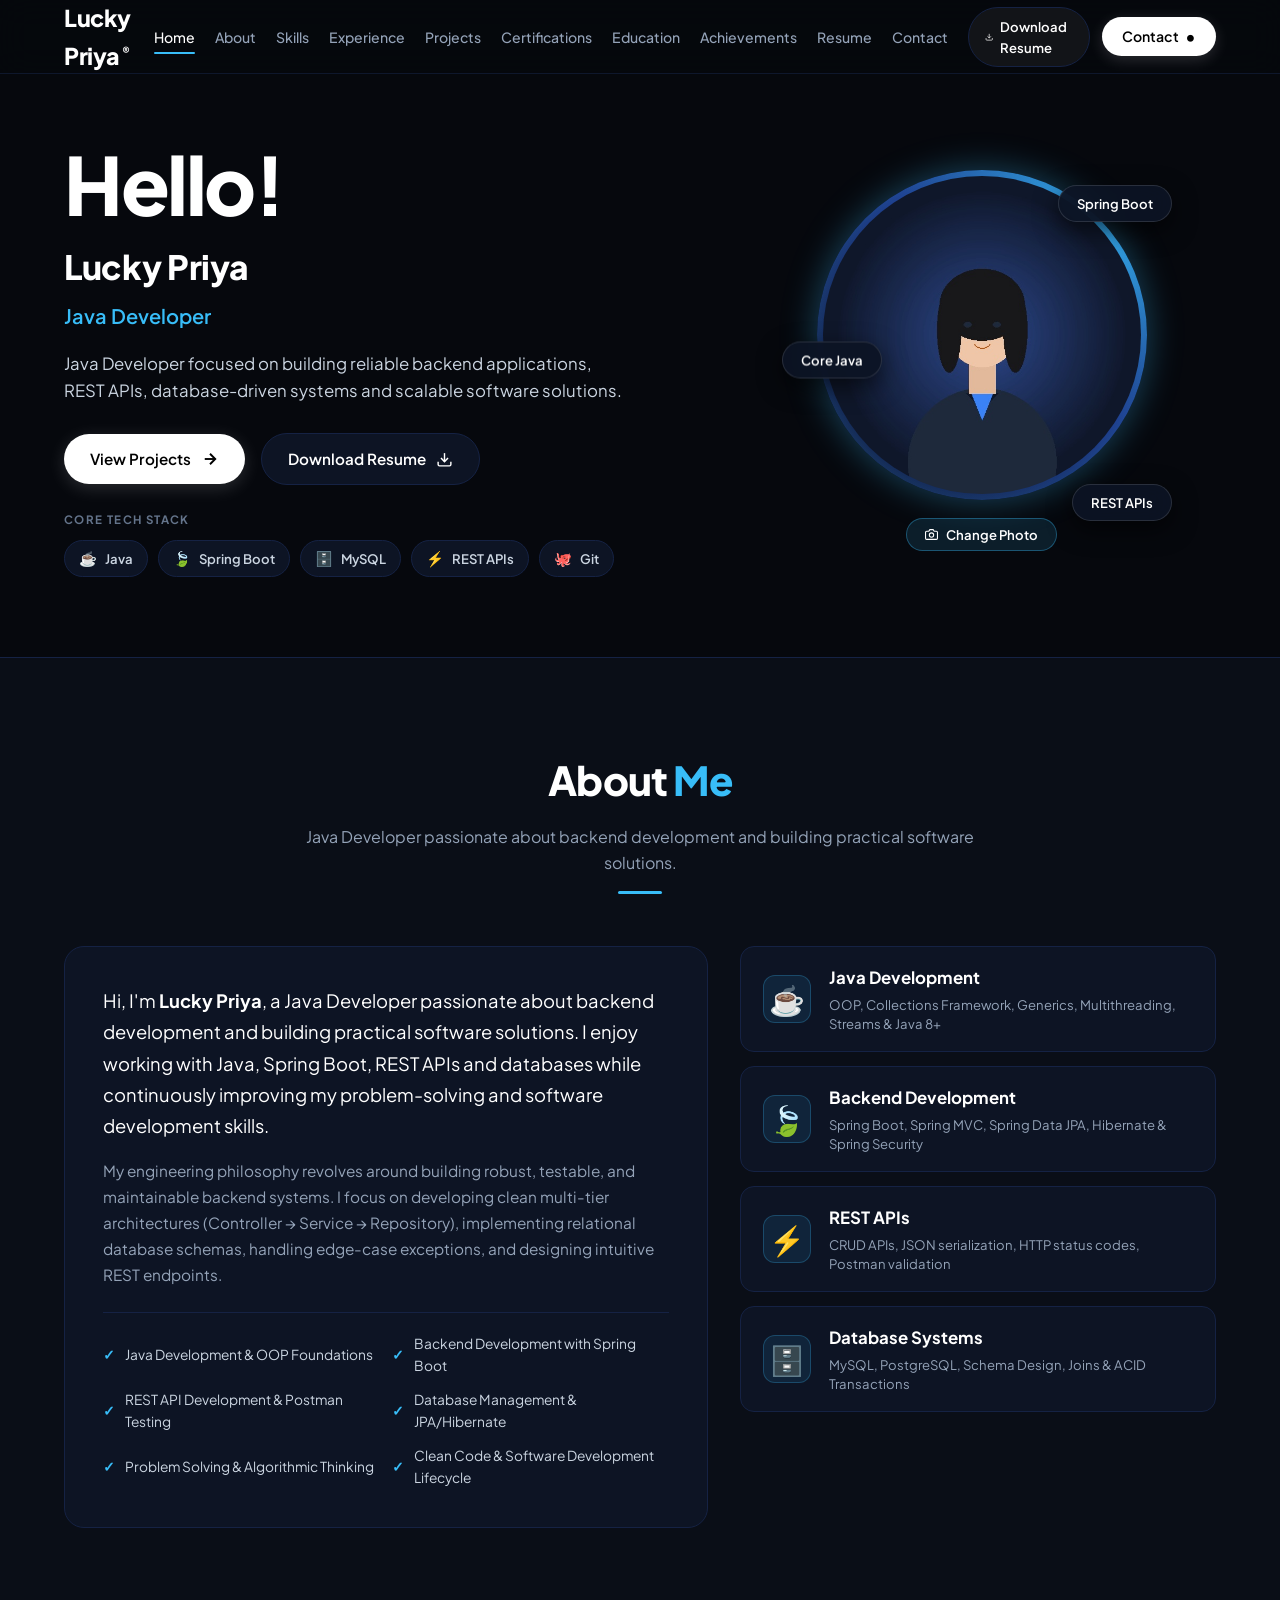
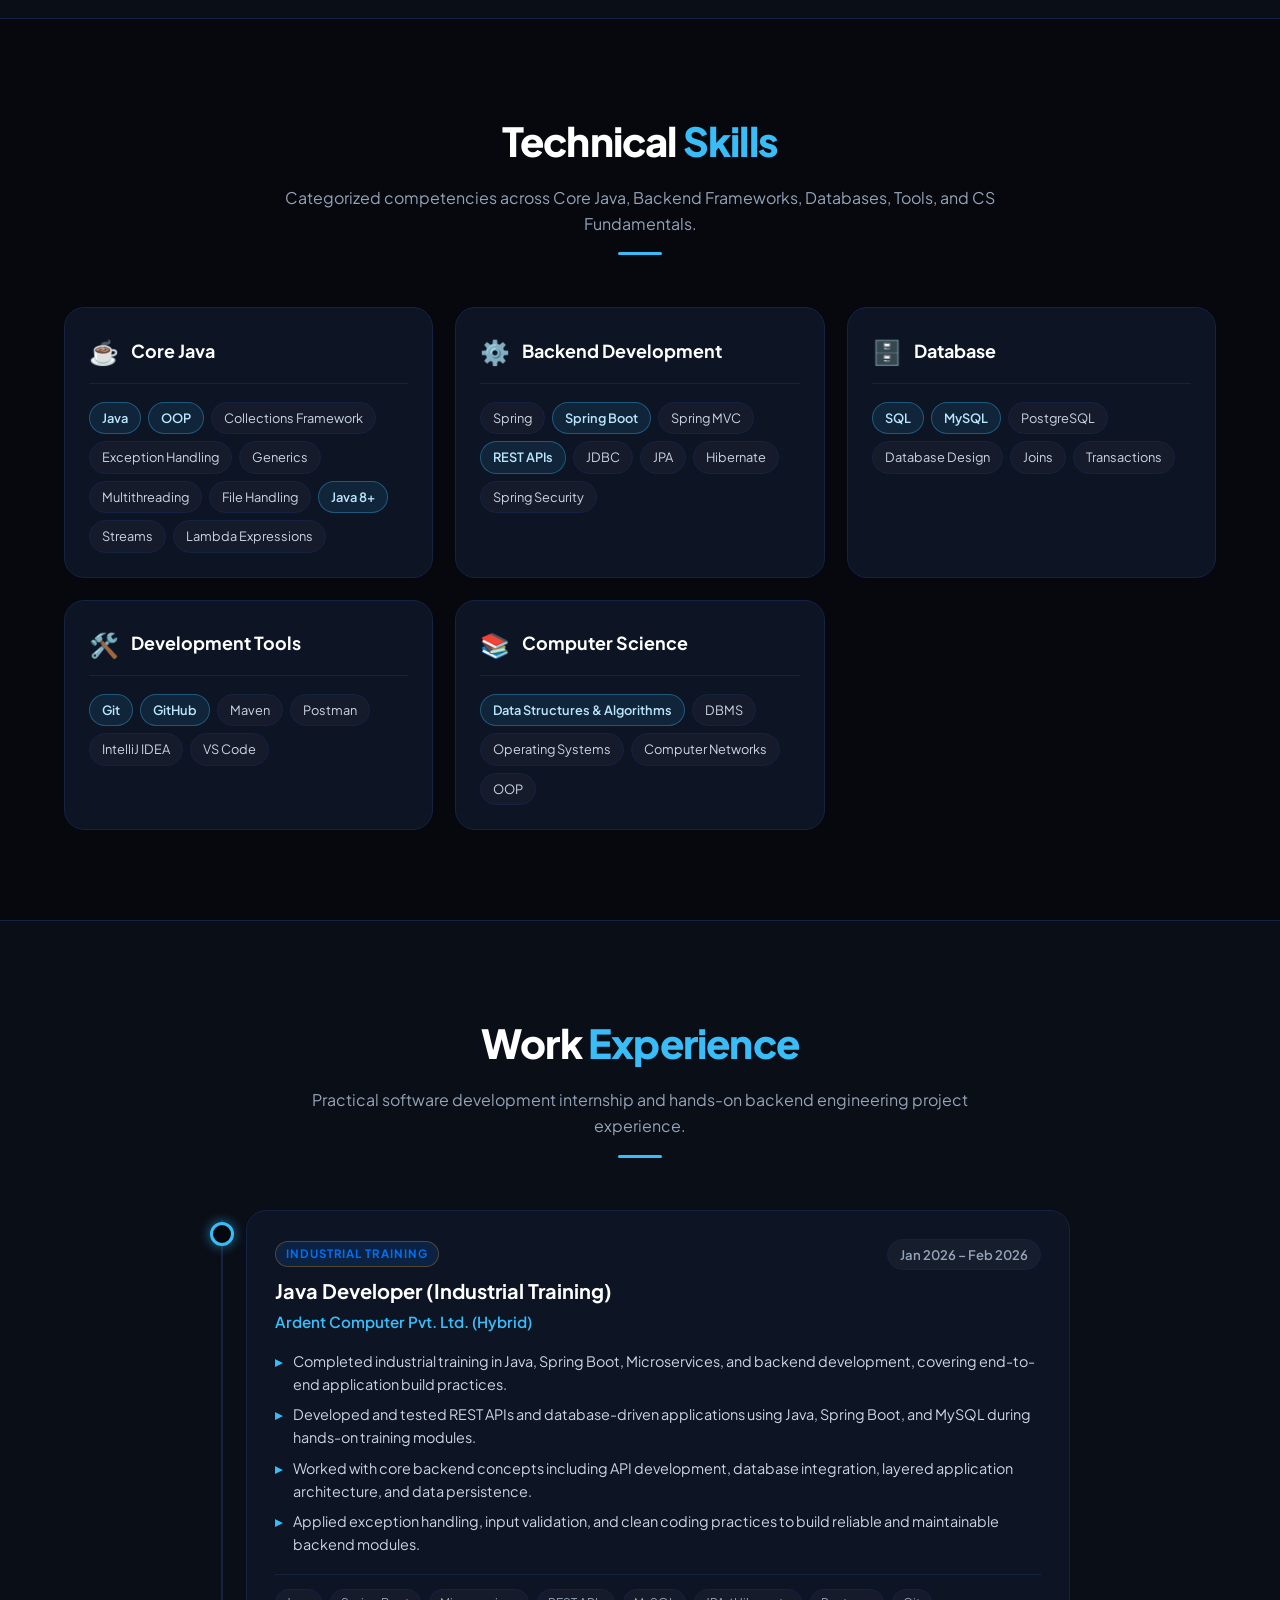
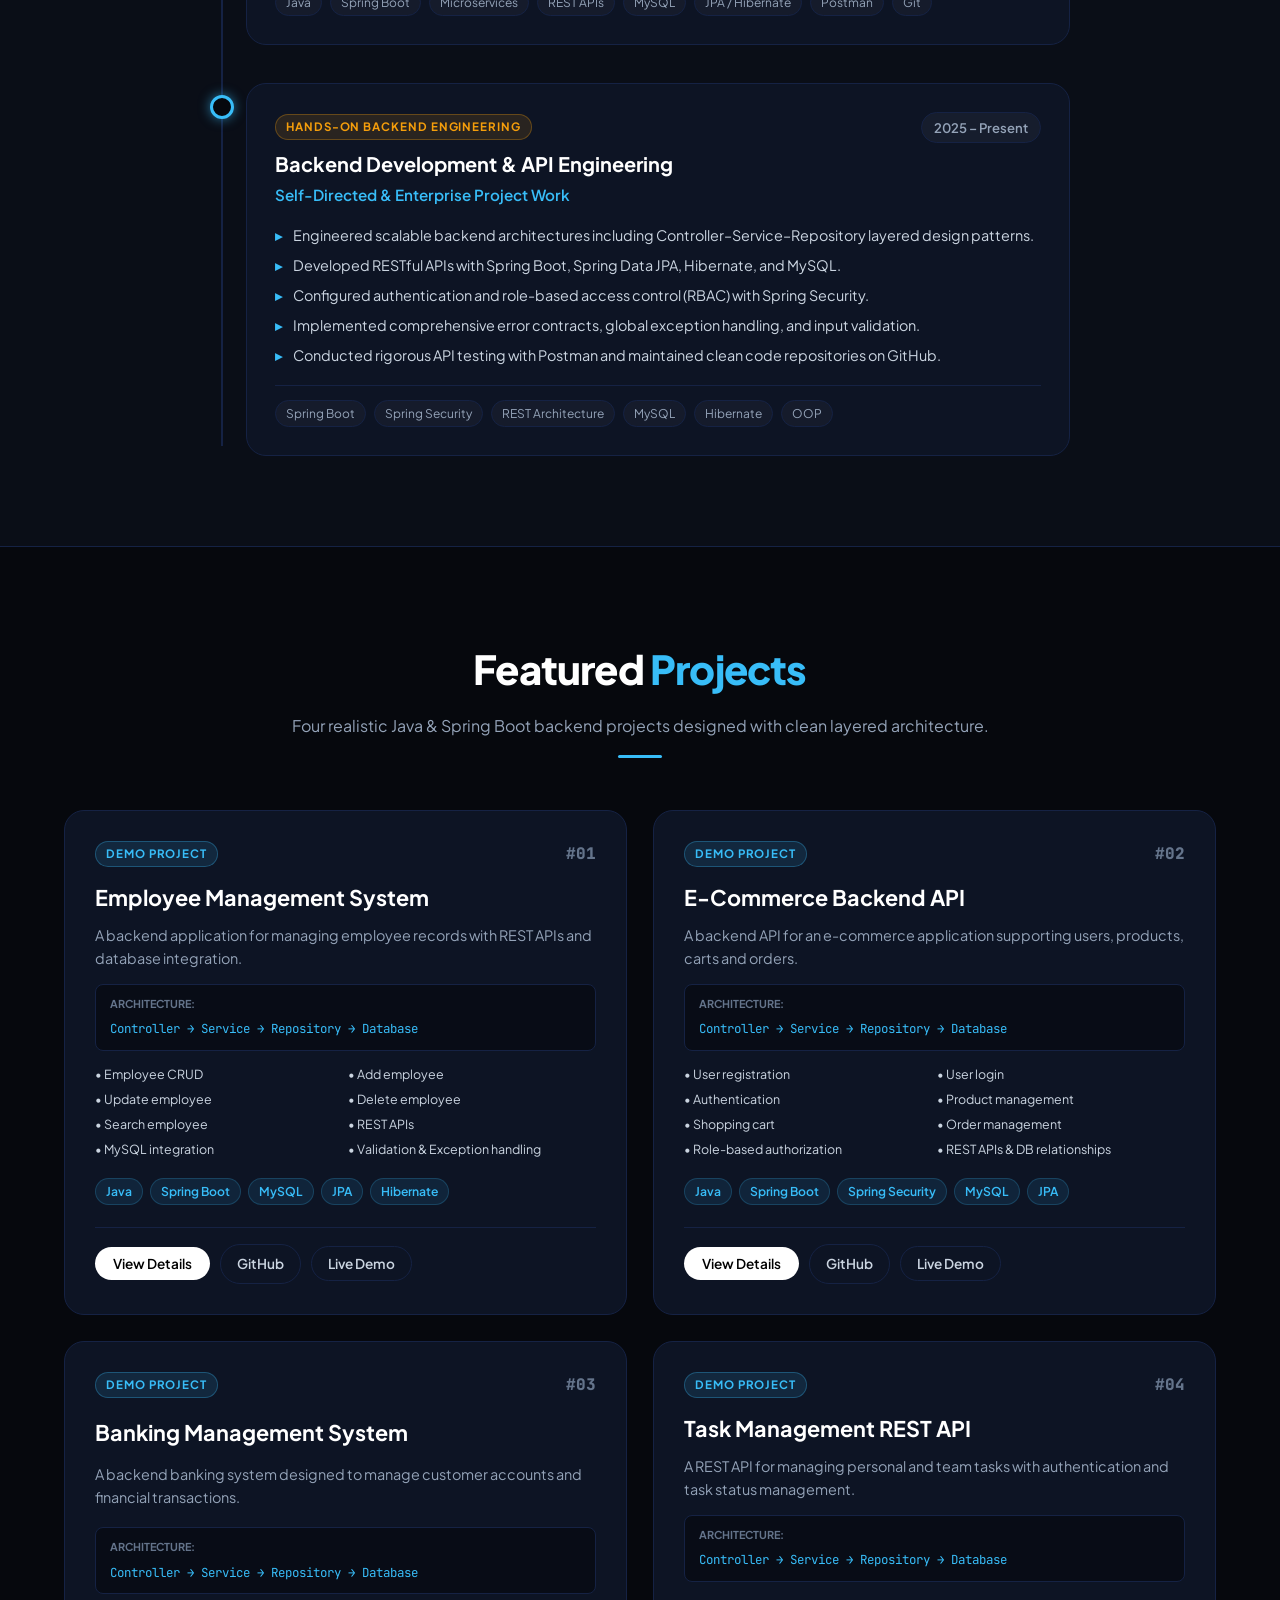
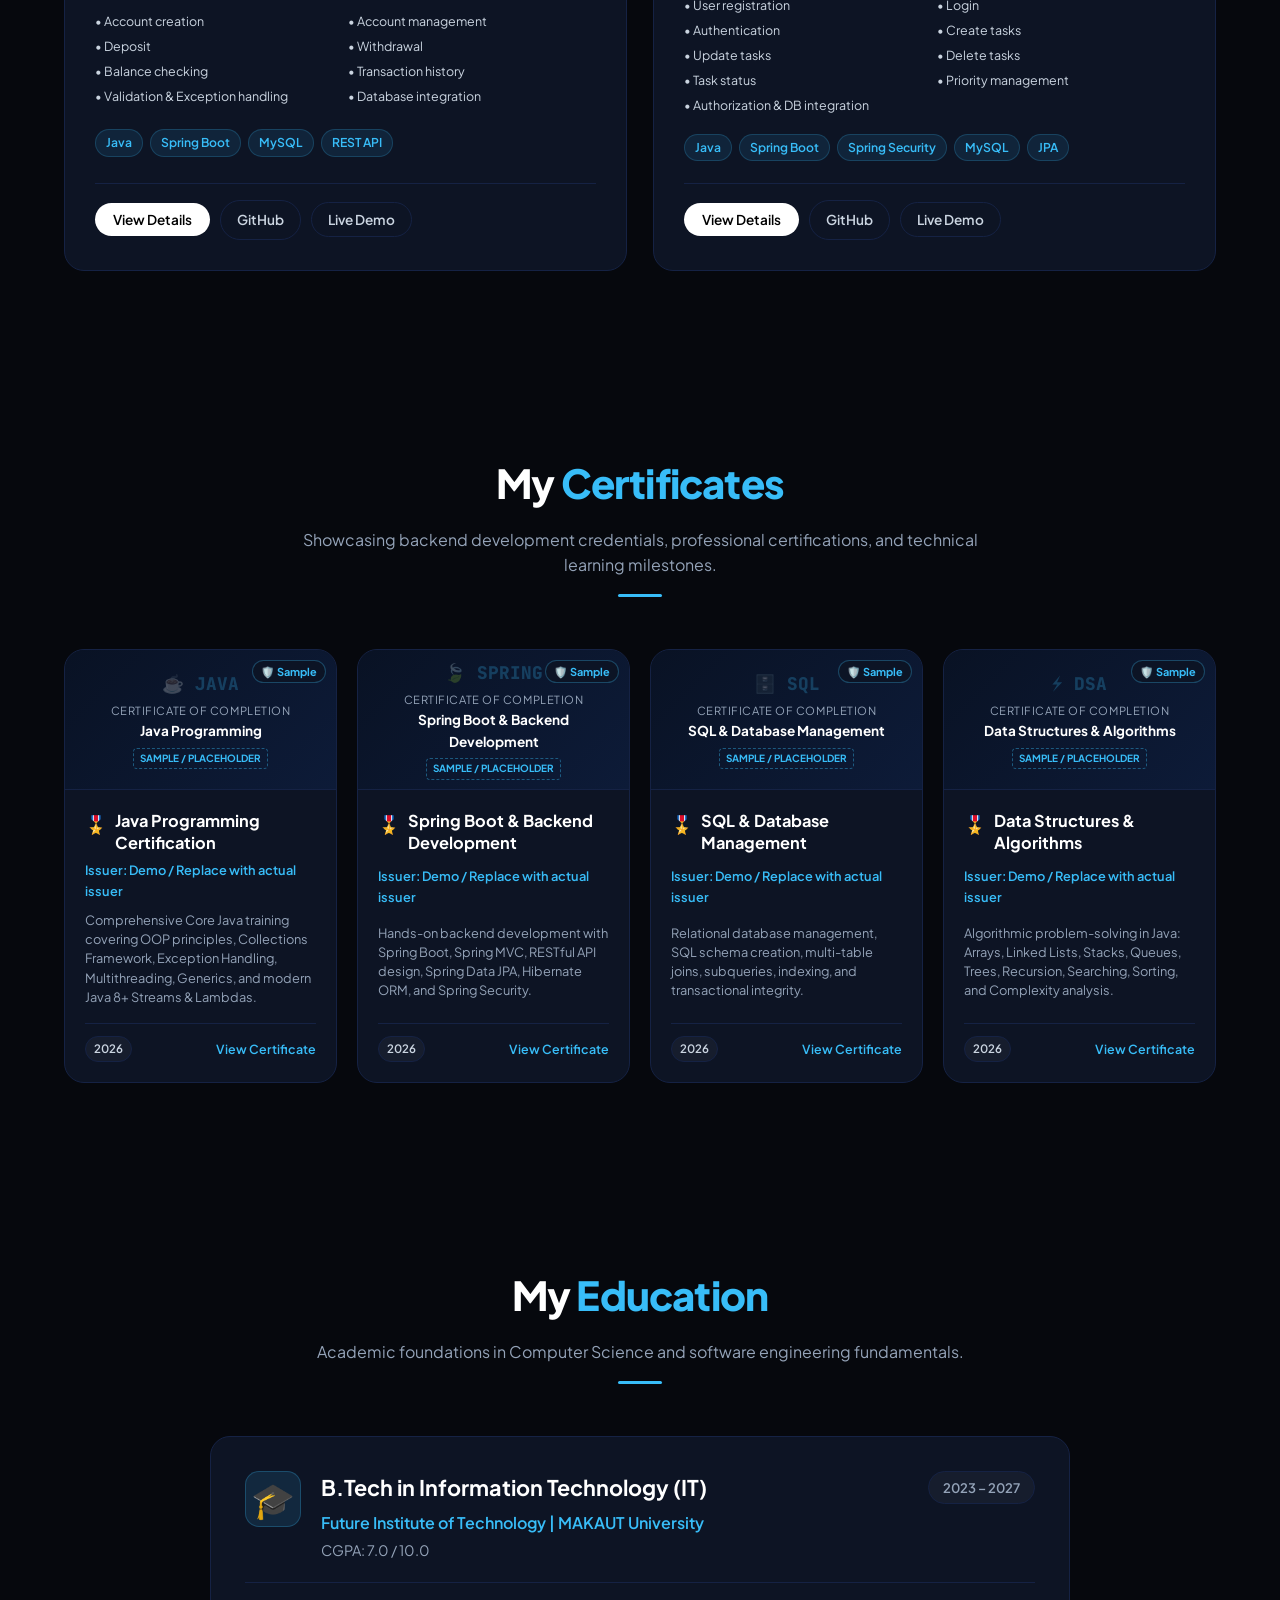
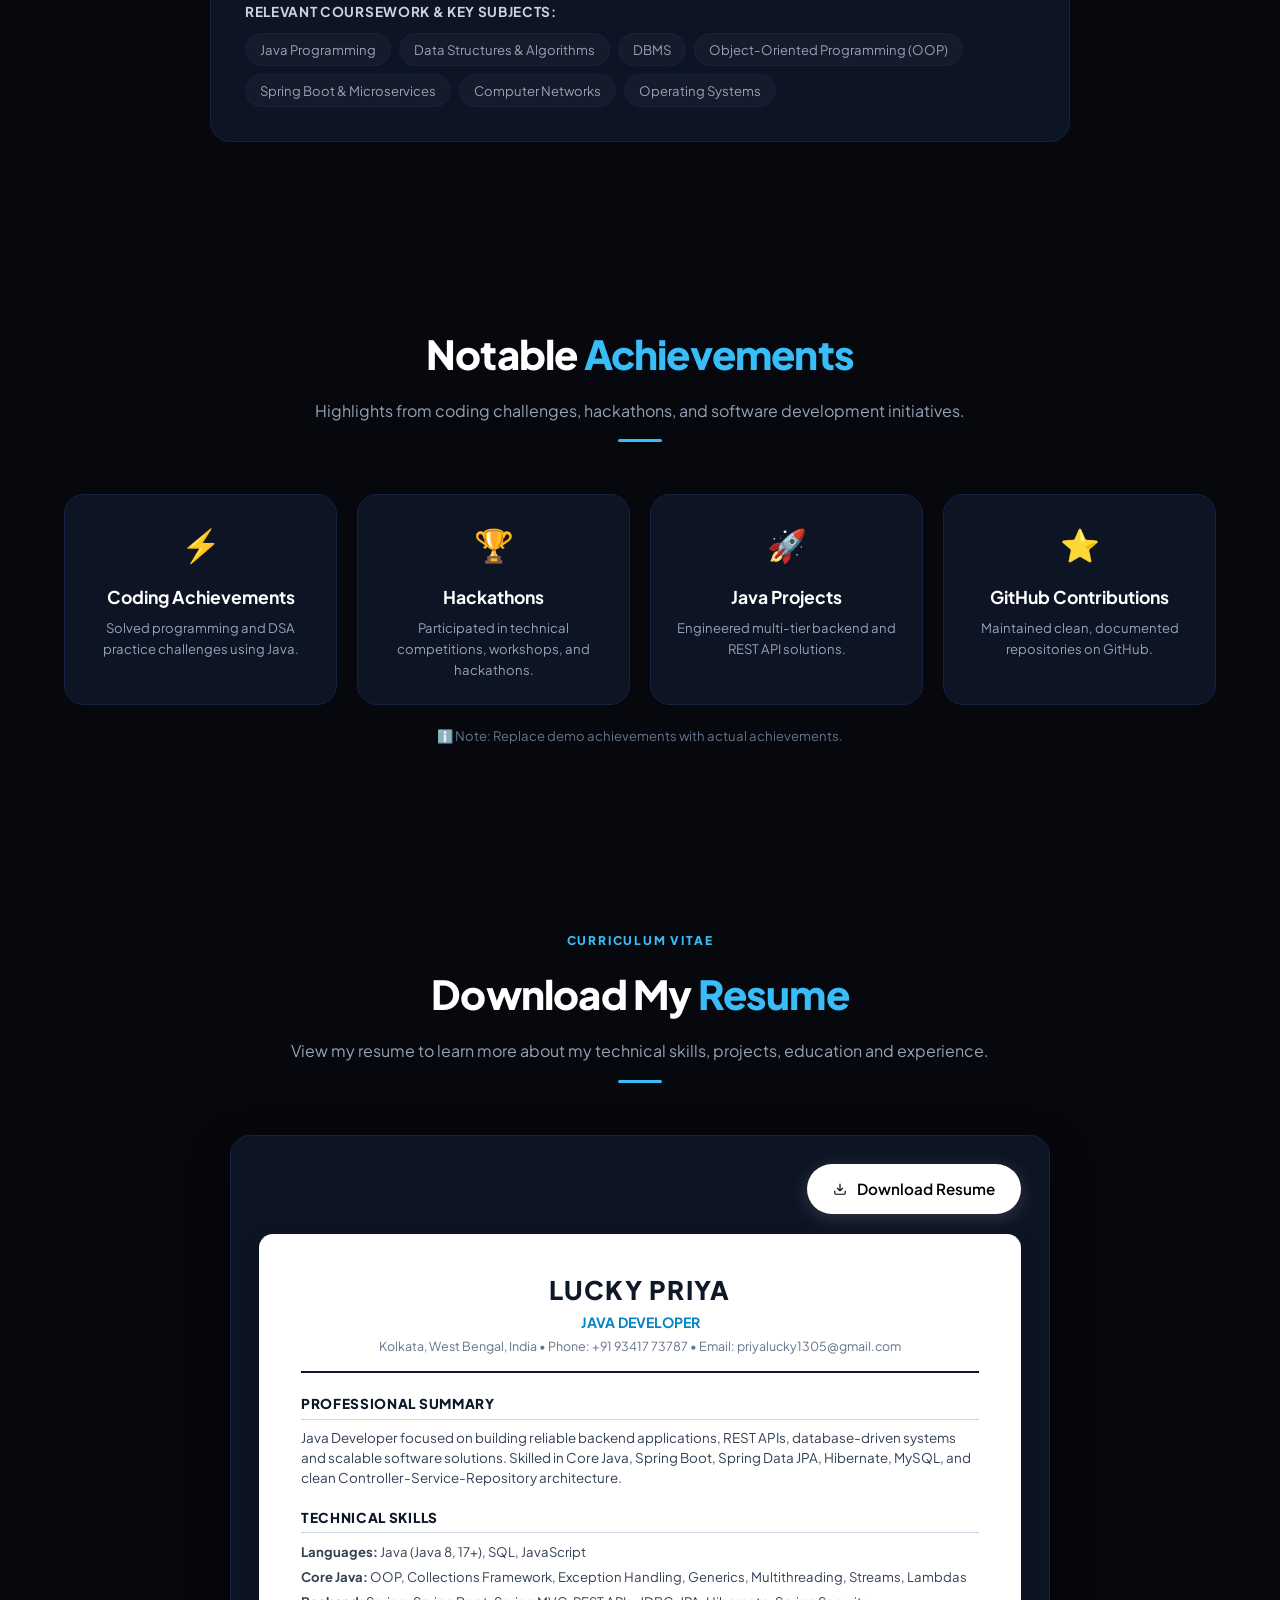
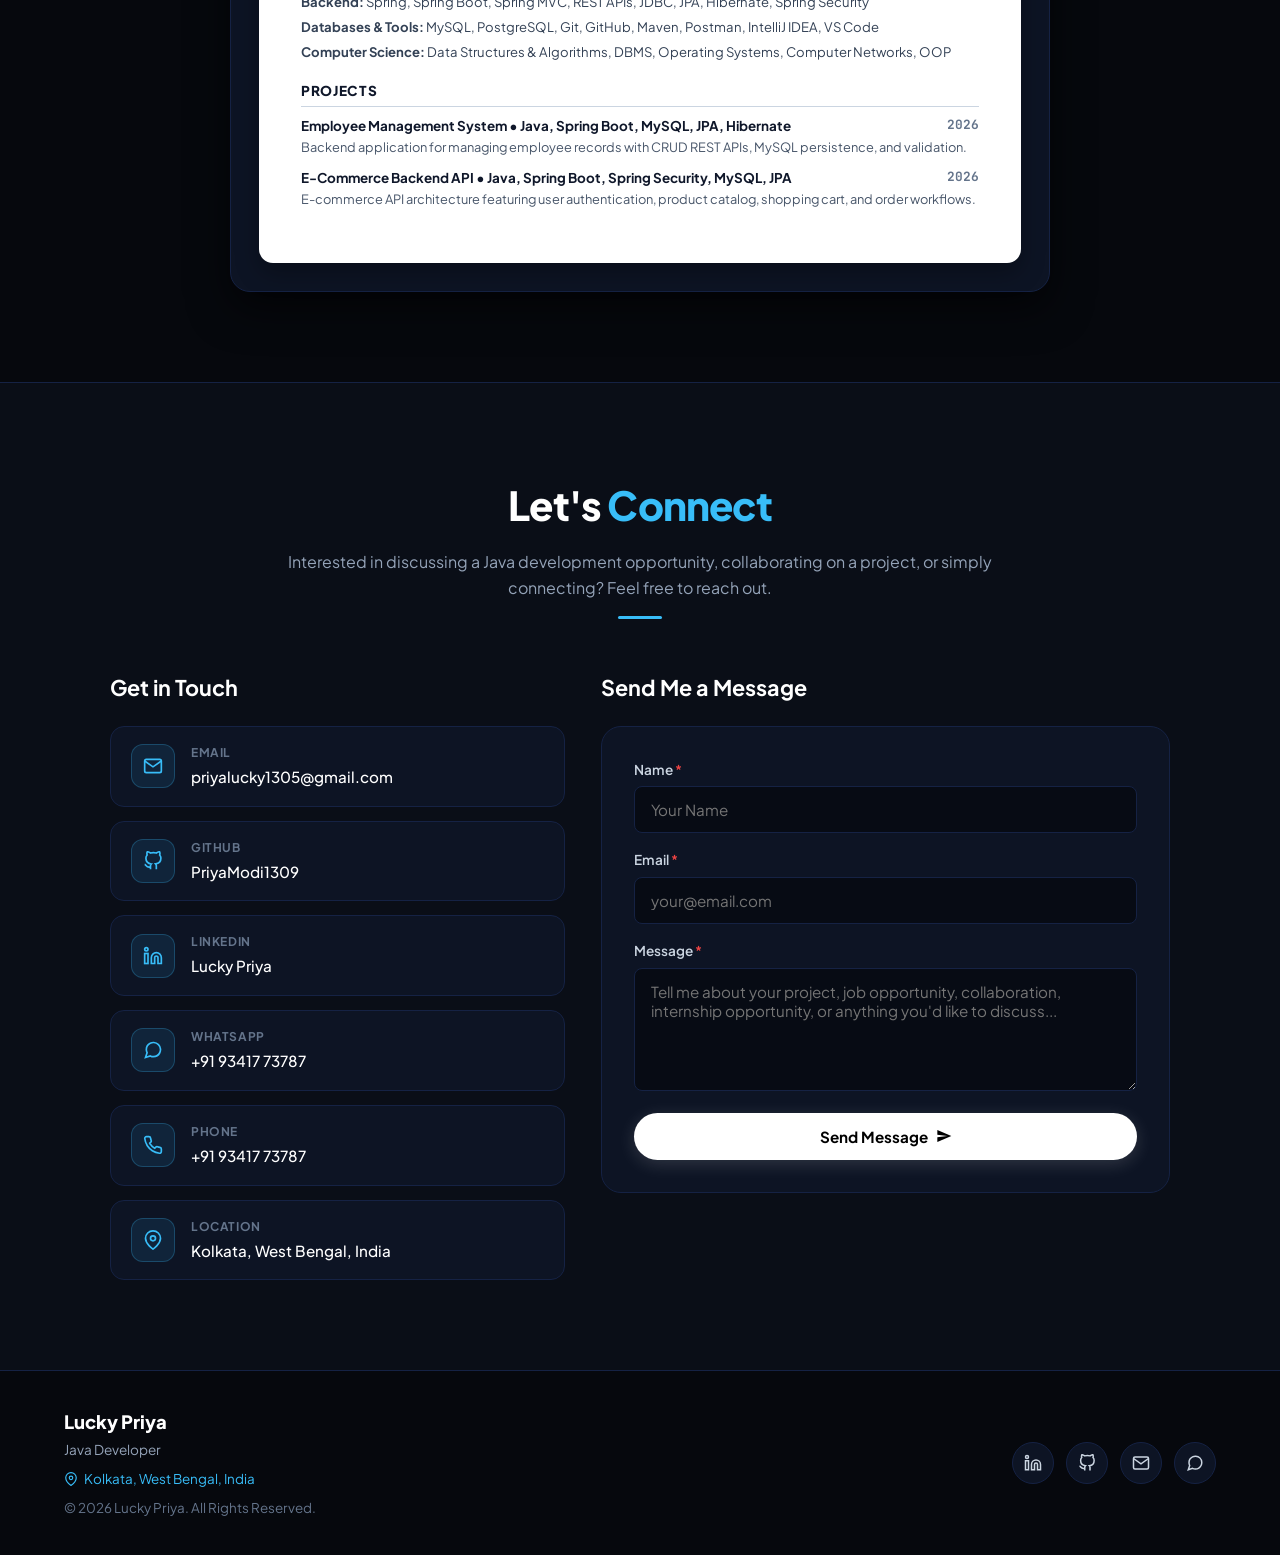
==== commit c9b6e235: "Add comprehensive README and update portfolio with Ardent training experience and college details" ====
--- a/index.html
+++ b/index.html
@@ -367,26 +367,25 @@
             <div class="timeline-content-card">
               <div class="entry-header">
                 <div>
-                  <span class="demo-tag">Demo Content — Replace with actual experience</span>
-                  <h3 class="entry-role">Java Developer Intern</h3>
-                  <h4 class="entry-company">Demo Software Company</h4>
-                </div>
-                <span class="entry-duration">Jan 2026 – Jun 2026</span>
+                  <span class="demo-tag" style="background: rgba(0, 112, 243, 0.15); color: #0070f3;">Industrial Training</span>
+                  <h3 class="entry-role">Java Developer (Industrial Training)</h3>
+                  <h4 class="entry-company">Ardent Computer Pvt. Ltd. (Hybrid)</h4>
+                </div>
+                <span class="entry-duration">Jan 2026 – Feb 2026</span>
               </div>
 
               <ul class="entry-bullets">
-                <li>Developed backend functionality using Java and Spring Boot.</li>
-                <li>Created REST APIs for application features.</li>
-                <li>Implemented CRUD operations.</li>
-                <li>Integrated MySQL database using JPA/Hibernate.</li>
-                <li>Tested APIs using Postman.</li>
-                <li>Used Git and GitHub for version control.</li>
-                <li>Fixed bugs and improved existing backend functionality.</li>
+                <li>Completed industrial training in Java, Spring Boot, Microservices, and backend development, covering end-to-end application build practices.</li>
+                <li>Developed and tested REST APIs and database-driven applications using Java, Spring Boot, and MySQL during hands-on training modules.</li>
+                <li>Worked with core backend concepts including API development, database integration, layered application architecture, and data persistence.</li>
+                <li>Applied exception handling, input validation, and clean coding practices to build reliable and maintainable backend modules.</li>
               </ul>
 
               <div class="entry-tags">
                 <span>Java</span>
                 <span>Spring Boot</span>
+                <span>Microservices</span>
+                <span>REST APIs</span>
                 <span>MySQL</span>
                 <span>JPA / Hibernate</span>
                 <span>Postman</span>
@@ -401,27 +400,27 @@
             <div class="timeline-content-card">
               <div class="entry-header">
                 <div>
-                  <span class="demo-tag">Project Experience</span>
-                  <h3 class="entry-role">Java Developer — Project Experience</h3>
-                  <h4 class="entry-company">Personal / Academic Projects</h4>
+                  <span class="demo-tag">Hands-on Backend Engineering</span>
+                  <h3 class="entry-role">Backend Development &amp; API Engineering</h3>
+                  <h4 class="entry-company">Self-Directed &amp; Enterprise Project Work</h4>
                 </div>
                 <span class="entry-duration">2025 – Present</span>
               </div>
 
               <ul class="entry-bullets">
-                <li>Designed backend application architecture.</li>
-                <li>Developed REST APIs using Spring Boot.</li>
-                <li>Worked with relational databases.</li>
-                <li>Implemented authentication and authorization.</li>
-                <li>Applied OOP and clean coding principles.</li>
-                <li>Tested and debugged backend applications.</li>
+                <li>Engineered scalable backend architectures including Controller–Service–Repository layered design patterns.</li>
+                <li>Developed RESTful APIs with Spring Boot, Spring Data JPA, Hibernate, and MySQL.</li>
+                <li>Configured authentication and role-based access control (RBAC) with Spring Security.</li>
+                <li>Implemented comprehensive error contracts, global exception handling, and input validation.</li>
+                <li>Conducted rigorous API testing with Postman and maintained clean code repositories on GitHub.</li>
               </ul>
 
               <div class="entry-tags">
                 <span>Spring Boot</span>
+                <span>Spring Security</span>
                 <span>REST Architecture</span>
-                <span>Spring Security</span>
                 <span>MySQL</span>
+                <span>Hibernate</span>
                 <span>OOP</span>
               </div>
             </div>
@@ -749,22 +748,23 @@
           <div class="edu-top">
             <div class="edu-badge-icon">🎓</div>
             <div class="edu-info">
-              <h3 class="edu-degree">Bachelor's Degree</h3>
-              <h4 class="edu-major">Computer Science / Information Technology</h4>
-              <p class="edu-college">[College Name]</p>
-            </div>
-            <span class="edu-date">[Start Year – End Year]</span>
+              <h3 class="edu-degree">B.Tech in Information Technology (IT)</h3>
+              <h4 class="edu-major">Future Institute of Technology | MAKAUT University</h4>
+              <p class="edu-college">CGPA: 7.0 / 10.0</p>
+            </div>
+            <span class="edu-date">2023 – 2027</span>
           </div>
 
           <div class="edu-coursework-block">
-            <h5 class="cw-title">Relevant Coursework:</h5>
+            <h5 class="cw-title">Relevant Coursework &amp; Key Subjects:</h5>
             <div class="cw-tags">
               <span>Java Programming</span>
-              <span>Data Structures</span>
+              <span>Data Structures &amp; Algorithms</span>
               <span>DBMS</span>
+              <span>Object-Oriented Programming (OOP)</span>
+              <span>Spring Boot &amp; Microservices</span>
+              <span>Computer Networks</span>
               <span>Operating Systems</span>
-              <span>Computer Networks</span>
-              <span>Object-Oriented Programming</span>
             </div>
           </div>
         </div>
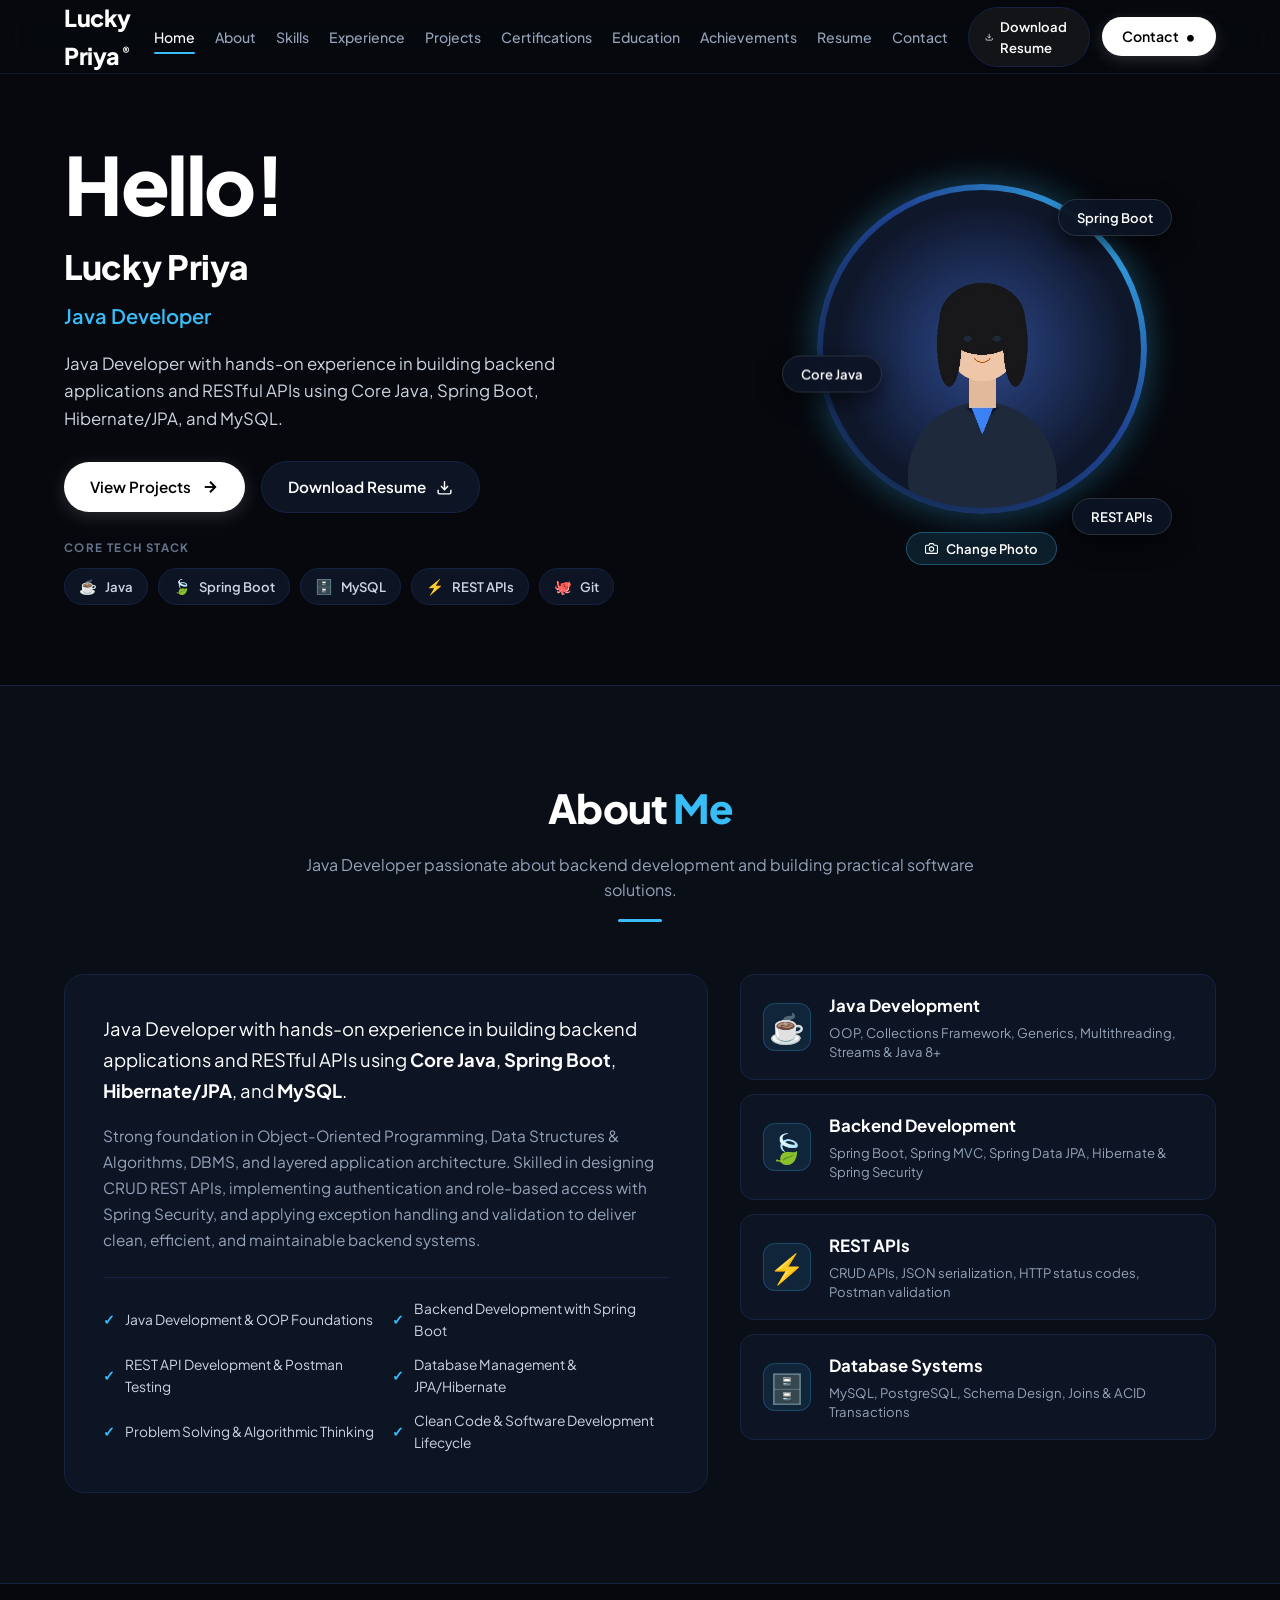
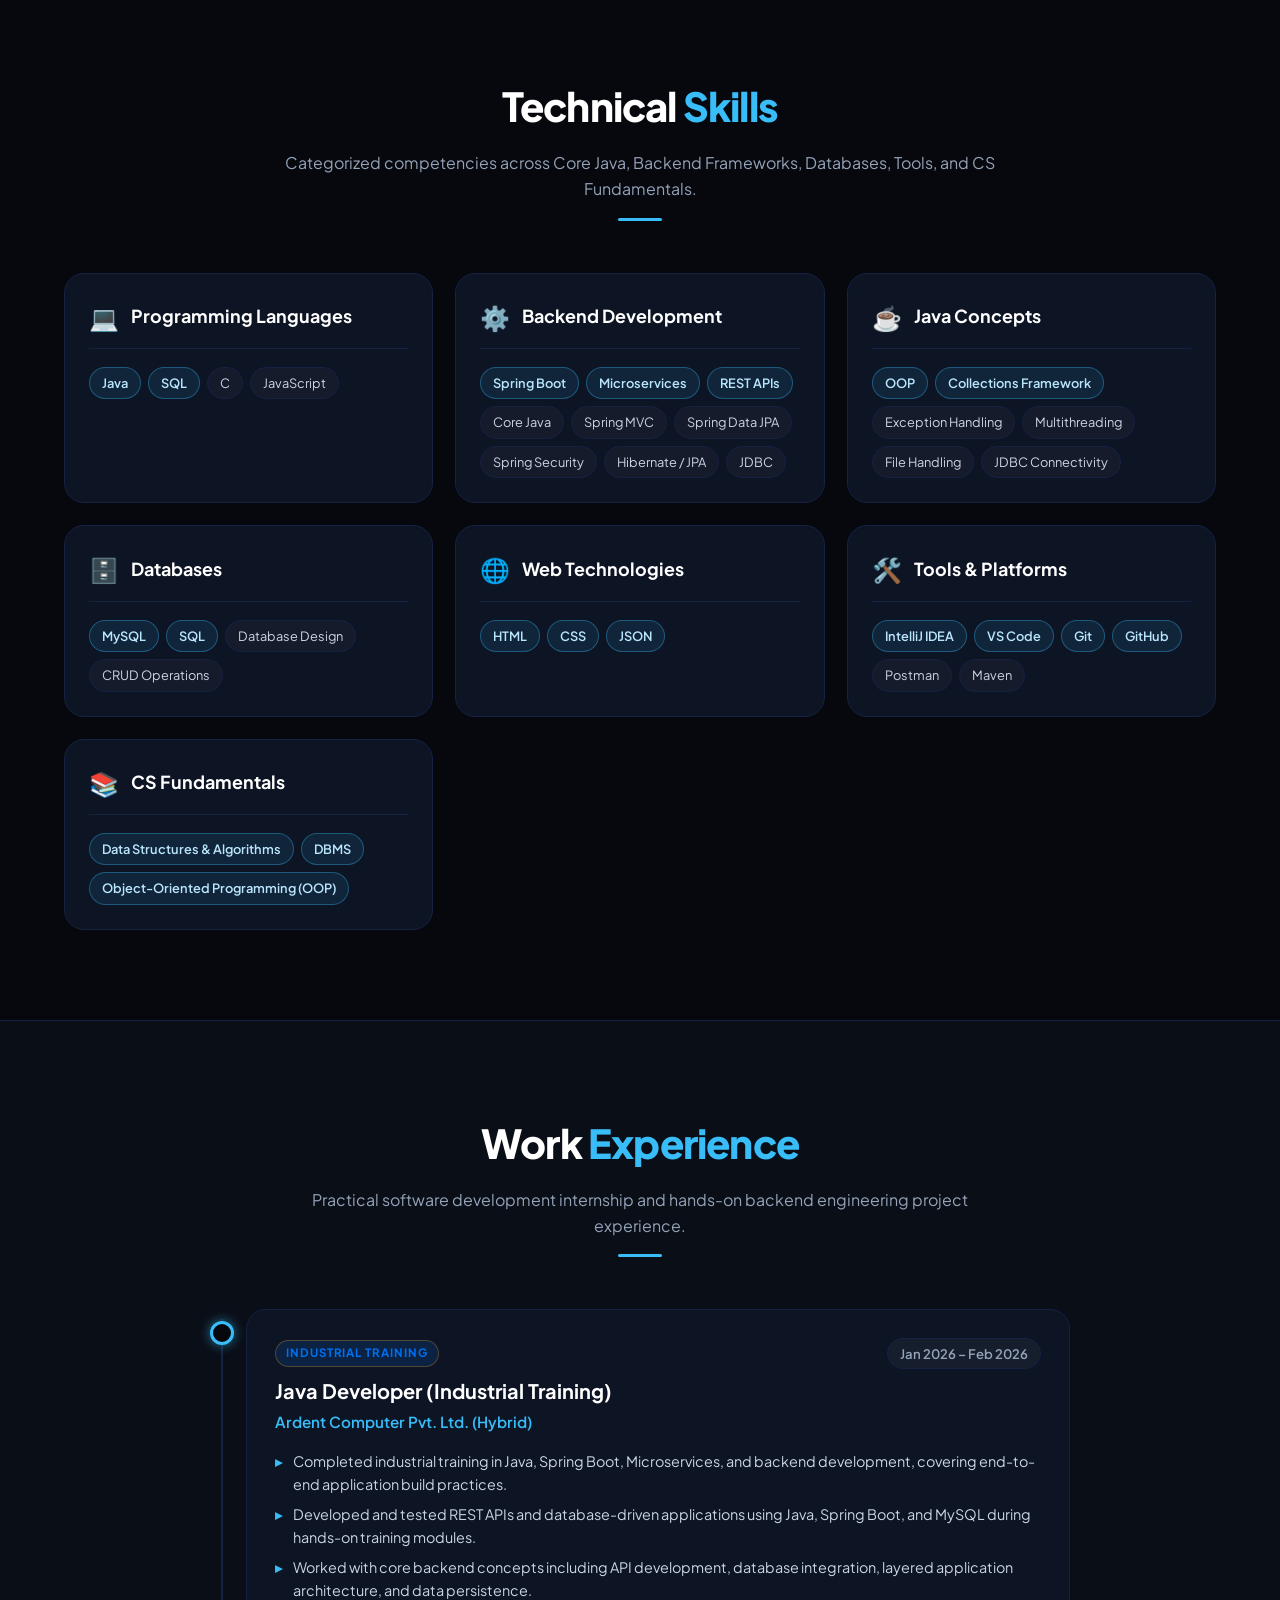
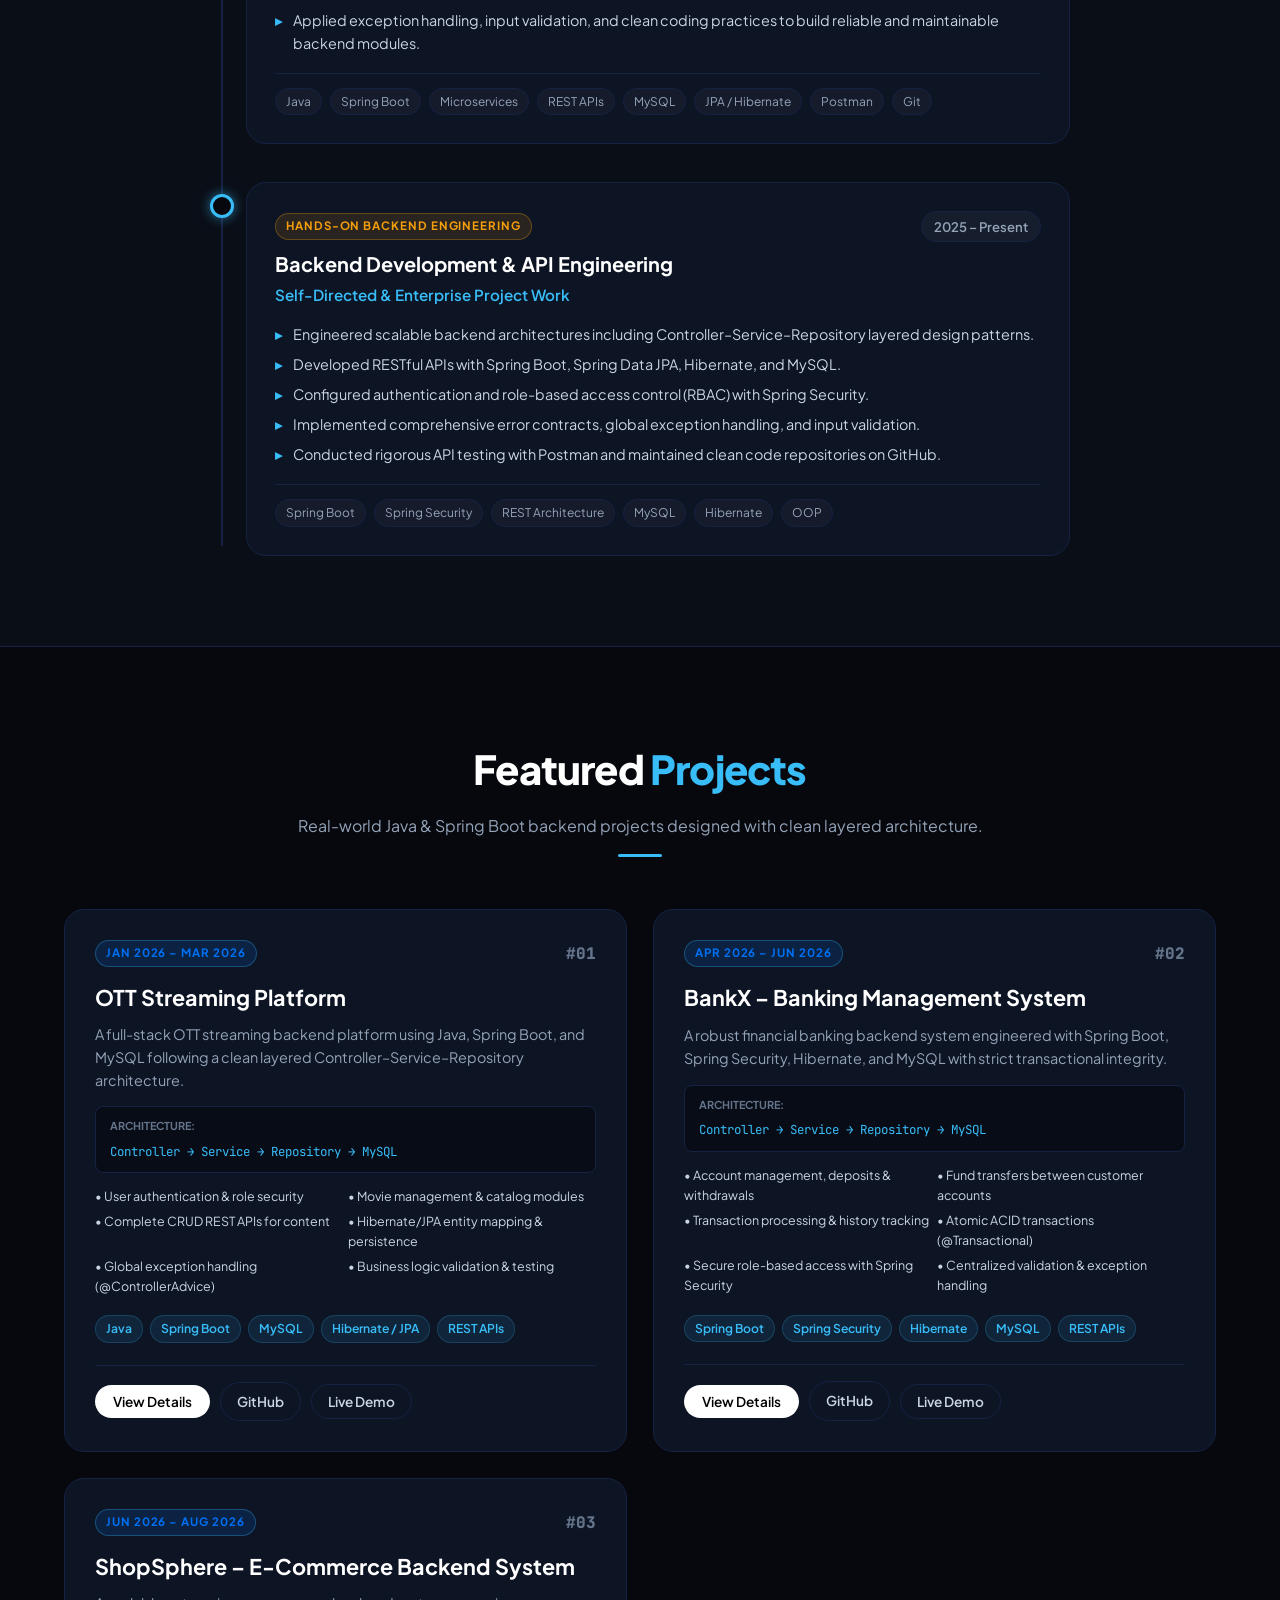
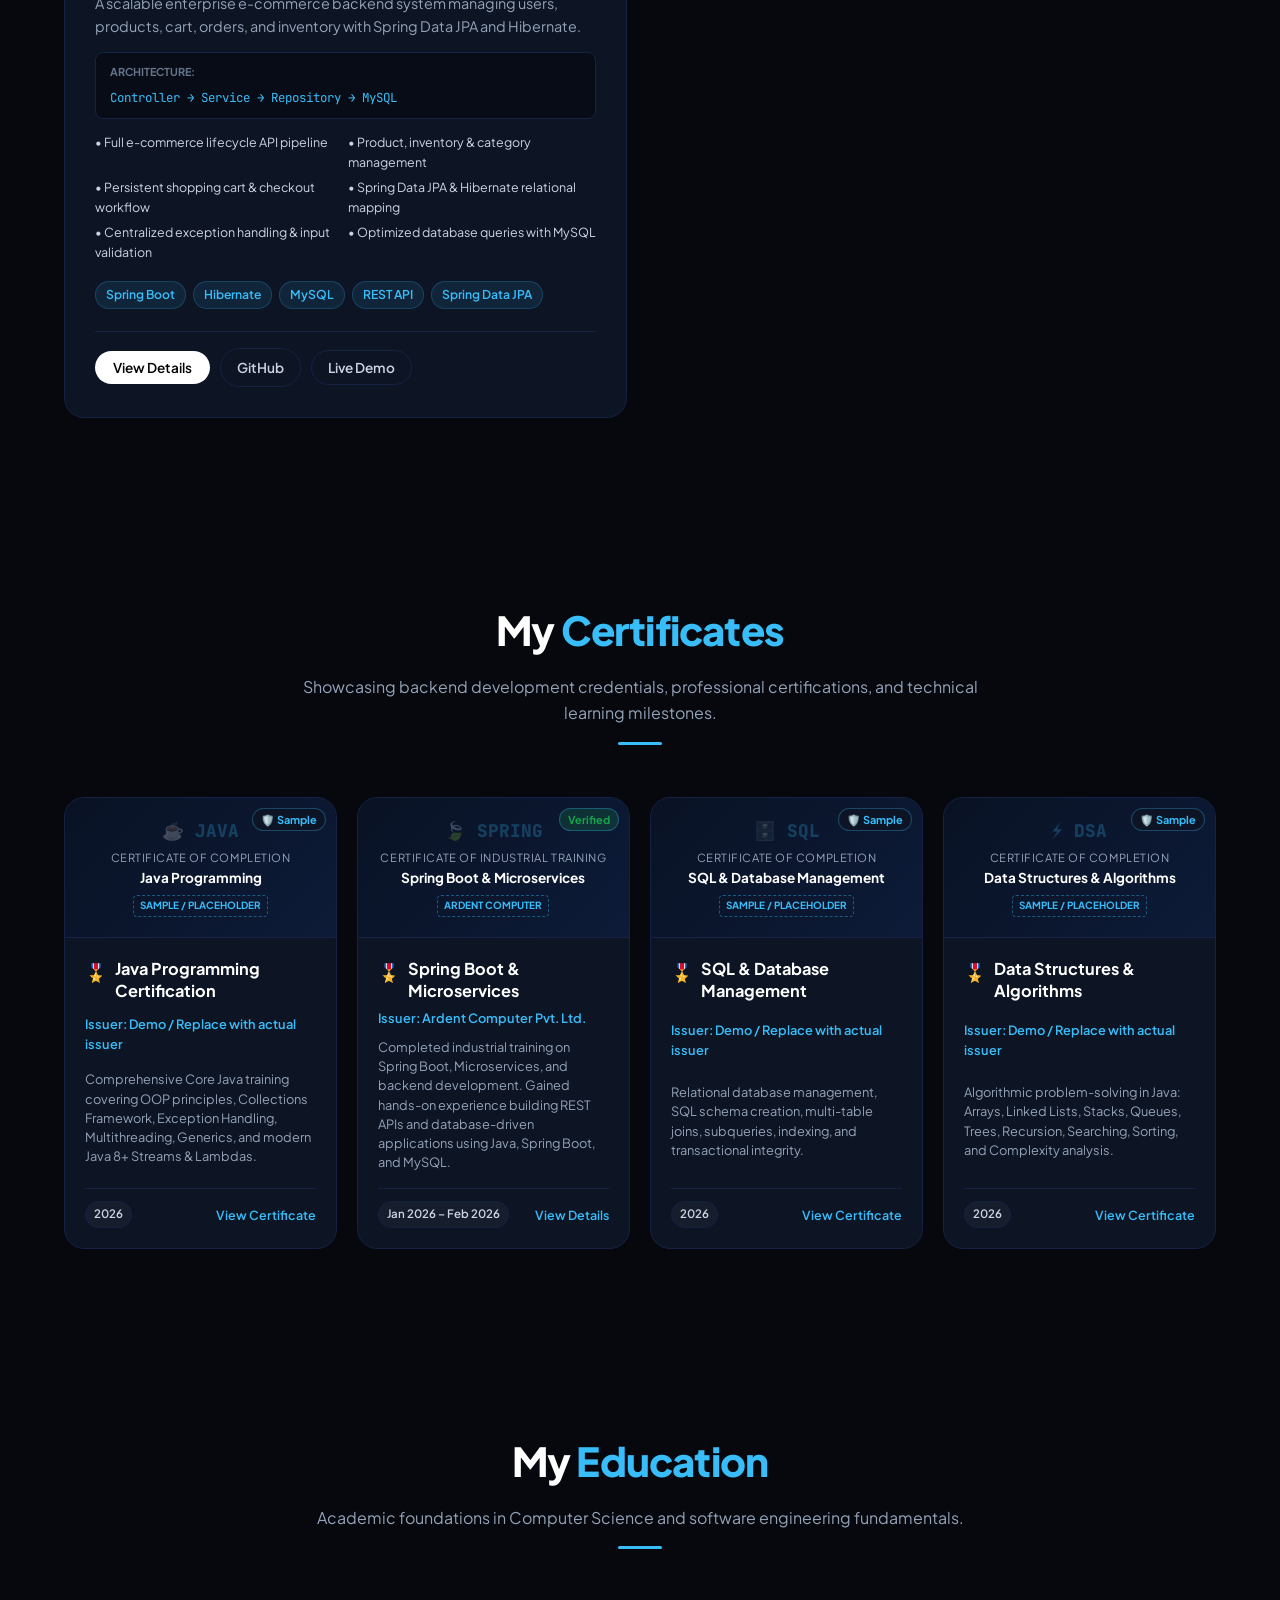
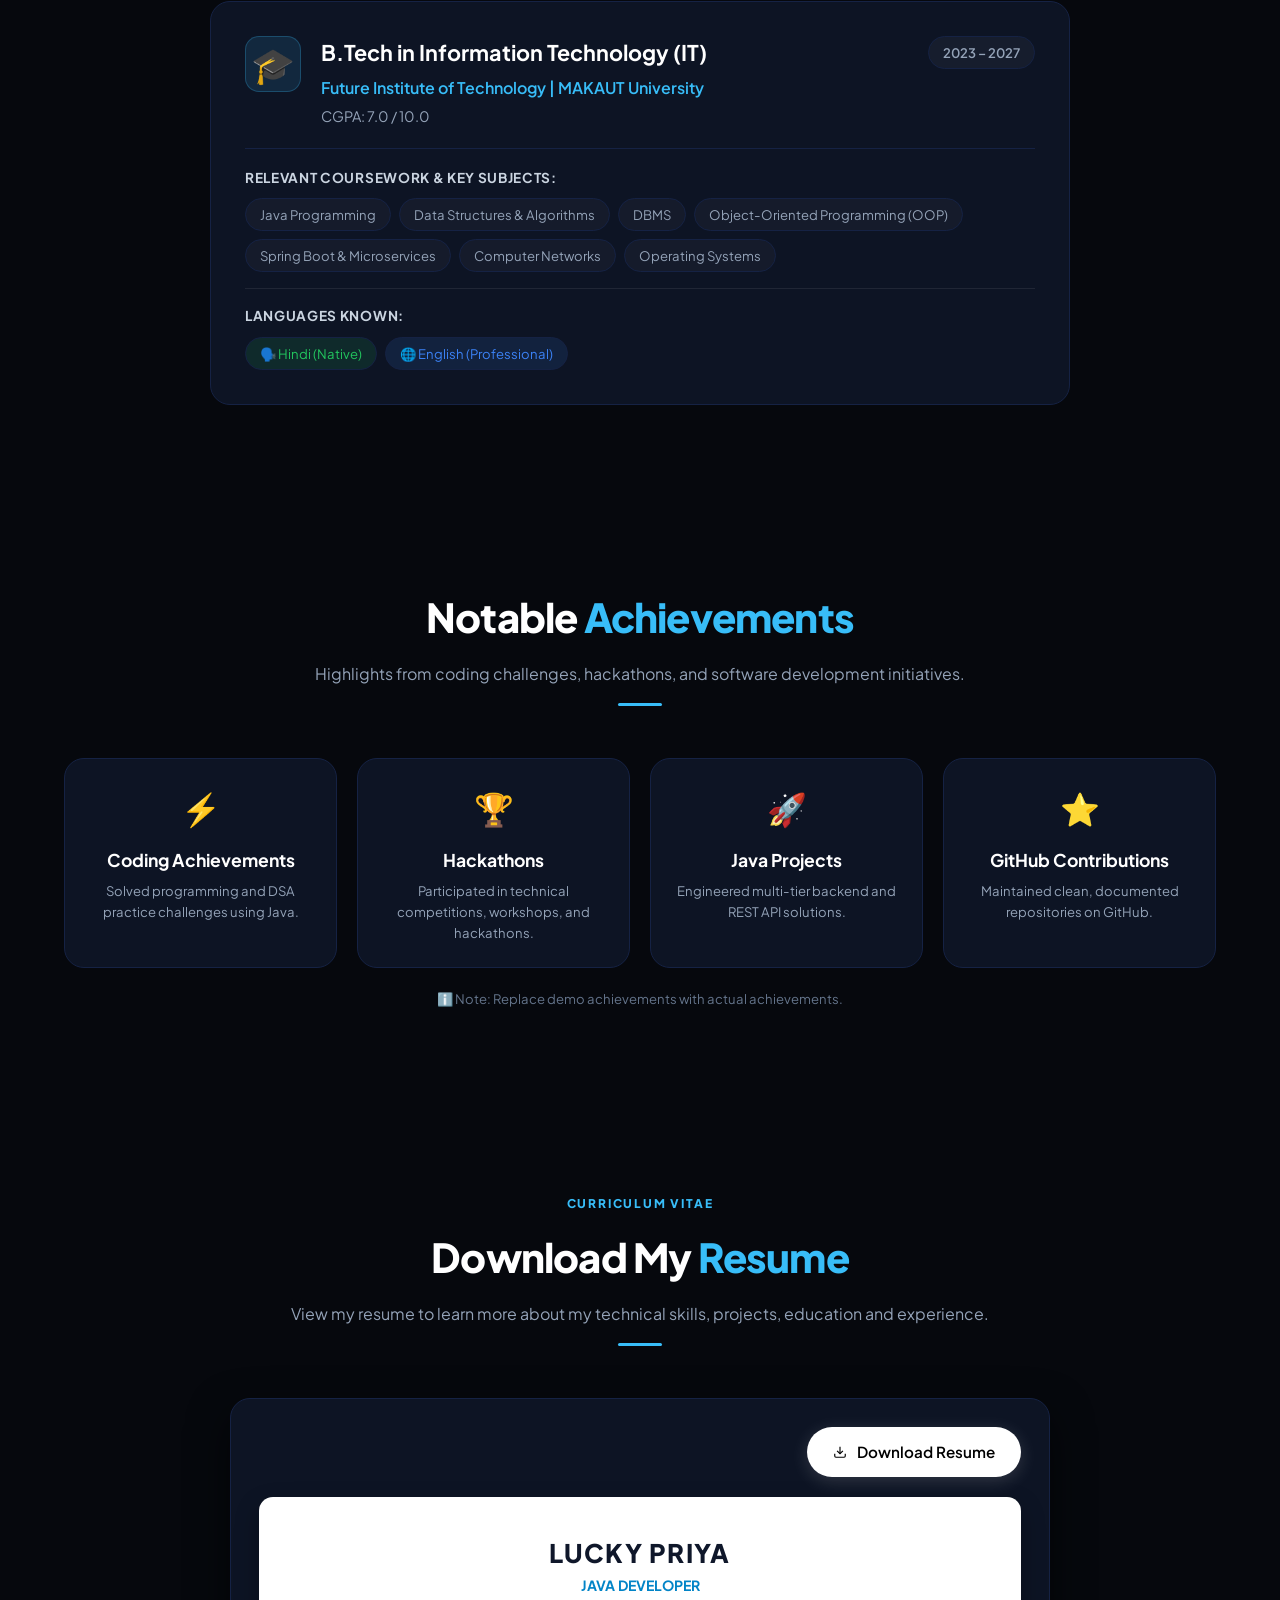
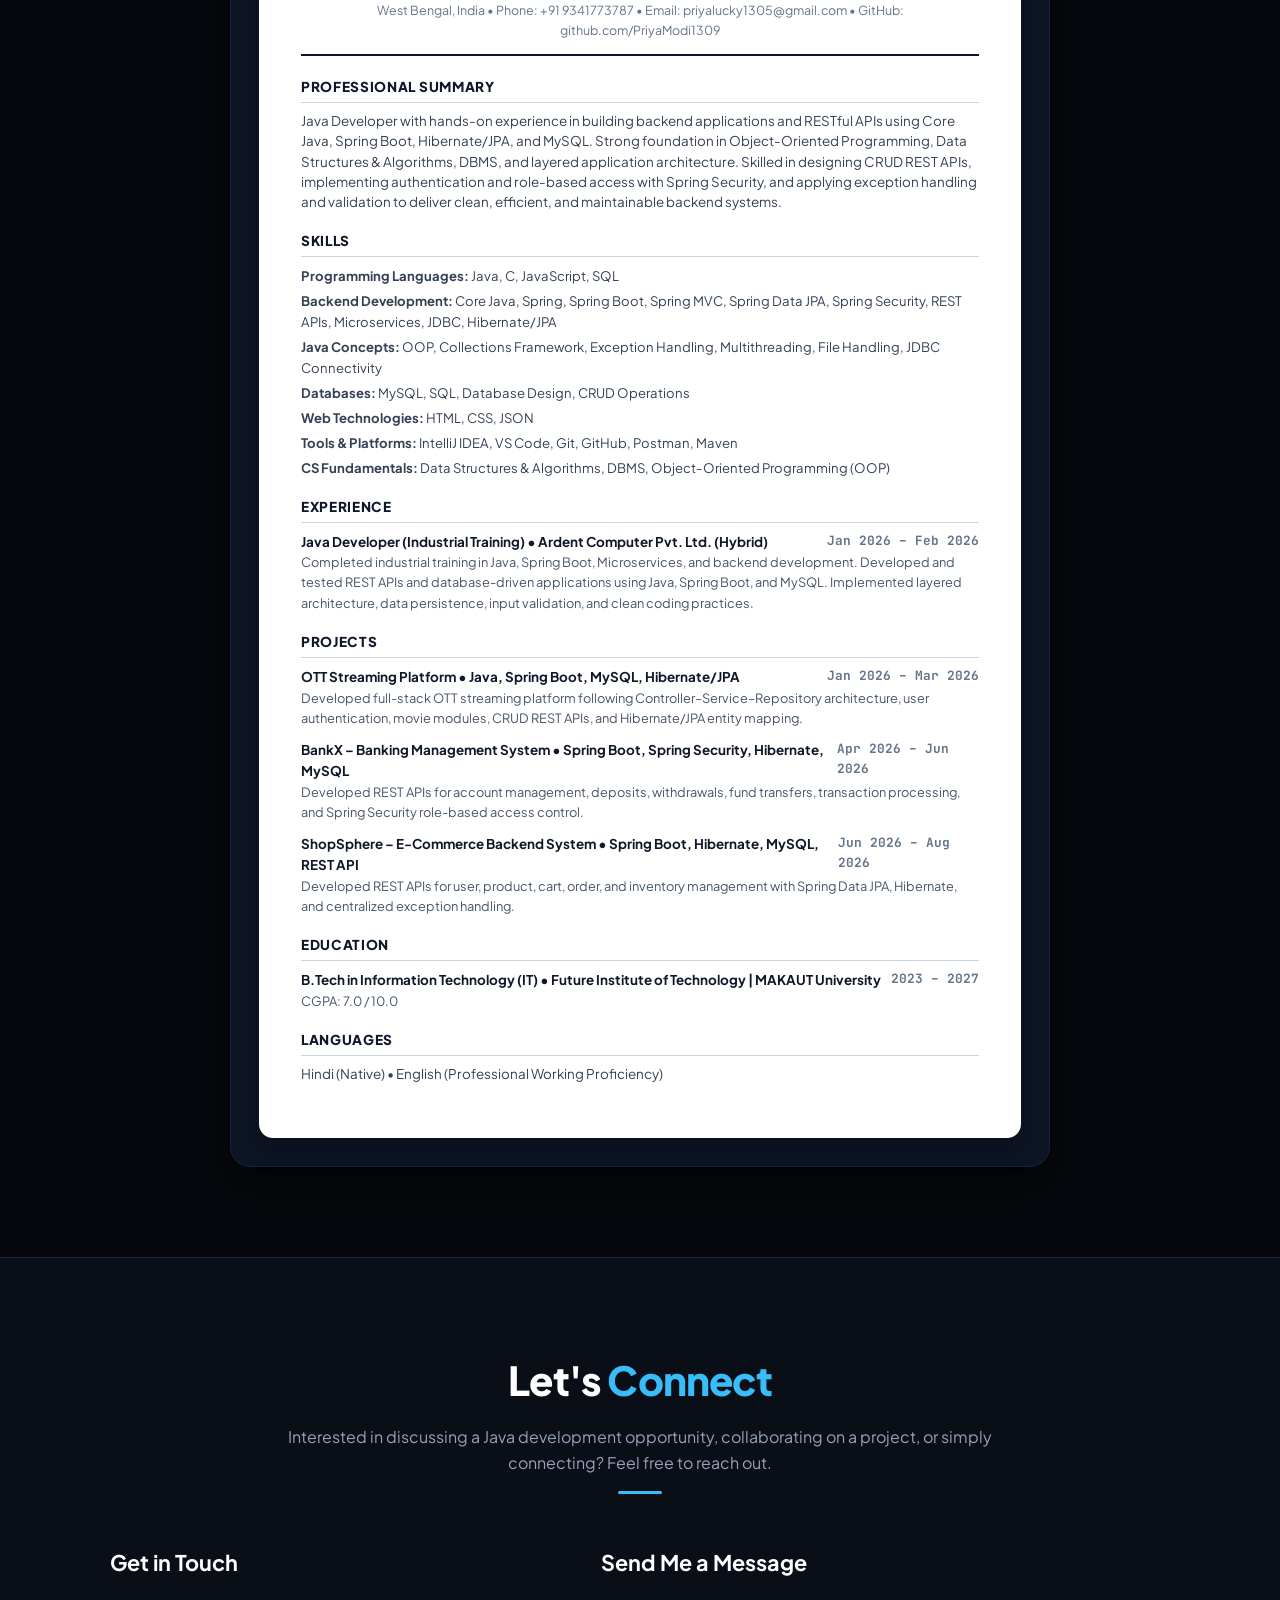
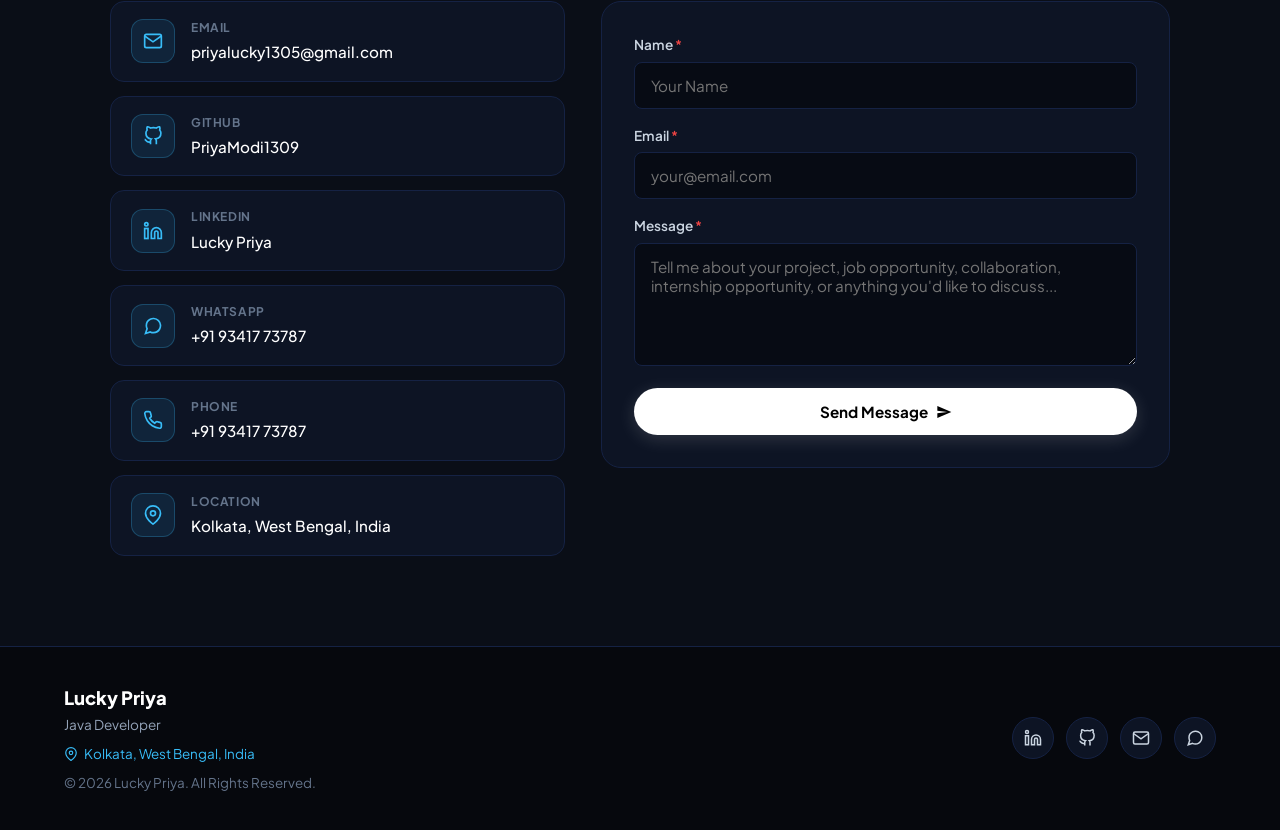
==== commit b995b055: "Update portfolio with complete resume details: real projects, Ardent training, FIT MAKAUT college, s" ====
--- a/index.html
+++ b/index.html
@@ -78,7 +78,7 @@
           <h3 class="hero-headline">Java Developer</h3>
 
           <p class="hero-description">
-            Java Developer focused on building reliable backend applications, REST APIs, database-driven systems and scalable software solutions.
+            Java Developer with hands-on experience in building backend applications and RESTful APIs using Core Java, Spring Boot, Hibernate/JPA, and MySQL.
           </p>
 
           <div class="hero-cta-group">
@@ -181,10 +181,10 @@
         <div class="about-grid">
           <div class="about-card-main">
             <p class="about-lead">
-              Hi, I'm <strong>Lucky Priya</strong>, a Java Developer passionate about backend development and building practical software solutions. I enjoy working with Java, Spring Boot, REST APIs and databases while continuously improving my problem-solving and software development skills.
+              Java Developer with hands-on experience in building backend applications and RESTful APIs using <strong>Core Java</strong>, <strong>Spring Boot</strong>, <strong>Hibernate/JPA</strong>, and <strong>MySQL</strong>.
             </p>
             <p class="about-body">
-              My engineering philosophy revolves around building robust, testable, and maintainable backend systems. I focus on developing clean multi-tier architectures (Controller &rarr; Service &rarr; Repository), implementing relational database schemas, handling edge-case exceptions, and designing intuitive REST endpoints.
+              Strong foundation in Object-Oriented Programming, Data Structures &amp; Algorithms, DBMS, and layered application architecture. Skilled in designing CRUD REST APIs, implementing authentication and role-based access with Spring Security, and applying exception handling and validation to deliver clean, efficient, and maintainable backend systems.
             </p>
 
             <div class="about-highlights">
@@ -263,23 +263,17 @@
         </div>
 
         <div class="skills-card-grid">
-          <!-- 1. Core Java -->
+          <!-- 1. Programming Languages -->
           <div class="skill-category-box">
             <div class="cat-head">
-              <span class="cat-emoji">☕</span>
-              <h3 class="cat-name">Core Java</h3>
+              <span class="cat-emoji">💻</span>
+              <h3 class="cat-name">Programming Languages</h3>
             </div>
             <div class="cat-tags">
               <span class="cat-pill highlight">Java</span>
-              <span class="cat-pill highlight">OOP</span>
-              <span class="cat-pill">Collections Framework</span>
-              <span class="cat-pill">Exception Handling</span>
-              <span class="cat-pill">Generics</span>
-              <span class="cat-pill">Multithreading</span>
-              <span class="cat-pill">File Handling</span>
-              <span class="cat-pill highlight">Java 8+</span>
-              <span class="cat-pill">Streams</span>
-              <span class="cat-pill">Lambda Expressions</span>
+              <span class="cat-pill highlight">SQL</span>
+              <span class="cat-pill">C</span>
+              <span class="cat-pill">JavaScript</span>
             </div>
           </div>
 
@@ -290,61 +284,87 @@
               <h3 class="cat-name">Backend Development</h3>
             </div>
             <div class="cat-tags">
-              <span class="cat-pill">Spring</span>
               <span class="cat-pill highlight">Spring Boot</span>
+              <span class="cat-pill highlight">Microservices</span>
+              <span class="cat-pill highlight">REST APIs</span>
+              <span class="cat-pill">Core Java</span>
               <span class="cat-pill">Spring MVC</span>
-              <span class="cat-pill highlight">REST APIs</span>
+              <span class="cat-pill">Spring Data JPA</span>
+              <span class="cat-pill">Spring Security</span>
+              <span class="cat-pill">Hibernate / JPA</span>
               <span class="cat-pill">JDBC</span>
-              <span class="cat-pill">JPA</span>
-              <span class="cat-pill">Hibernate</span>
-              <span class="cat-pill">Spring Security</span>
-            </div>
-          </div>
-
-          <!-- 3. Database -->
+            </div>
+          </div>
+
+          <!-- 3. Java Concepts -->
+          <div class="skill-category-box">
+            <div class="cat-head">
+              <span class="cat-emoji">☕</span>
+              <h3 class="cat-name">Java Concepts</h3>
+            </div>
+            <div class="cat-tags">
+              <span class="cat-pill highlight">OOP</span>
+              <span class="cat-pill highlight">Collections Framework</span>
+              <span class="cat-pill">Exception Handling</span>
+              <span class="cat-pill">Multithreading</span>
+              <span class="cat-pill">File Handling</span>
+              <span class="cat-pill">JDBC Connectivity</span>
+            </div>
+          </div>
+
+          <!-- 4. Databases -->
           <div class="skill-category-box">
             <div class="cat-head">
               <span class="cat-emoji">🗄️</span>
-              <h3 class="cat-name">Database</h3>
+              <h3 class="cat-name">Databases</h3>
             </div>
             <div class="cat-tags">
+              <span class="cat-pill highlight">MySQL</span>
               <span class="cat-pill highlight">SQL</span>
-              <span class="cat-pill highlight">MySQL</span>
-              <span class="cat-pill">PostgreSQL</span>
               <span class="cat-pill">Database Design</span>
-              <span class="cat-pill">Joins</span>
-              <span class="cat-pill">Transactions</span>
-            </div>
-          </div>
-
-          <!-- 4. Development Tools -->
+              <span class="cat-pill">CRUD Operations</span>
+            </div>
+          </div>
+
+          <!-- 5. Web Technologies -->
+          <div class="skill-category-box">
+            <div class="cat-head">
+              <span class="cat-emoji">🌐</span>
+              <h3 class="cat-name">Web Technologies</h3>
+            </div>
+            <div class="cat-tags">
+              <span class="cat-pill highlight">HTML</span>
+              <span class="cat-pill highlight">CSS</span>
+              <span class="cat-pill highlight">JSON</span>
+            </div>
+          </div>
+
+          <!-- 6. Tools & Platforms -->
           <div class="skill-category-box">
             <div class="cat-head">
               <span class="cat-emoji">🛠️</span>
-              <h3 class="cat-name">Development Tools</h3>
+              <h3 class="cat-name">Tools &amp; Platforms</h3>
             </div>
             <div class="cat-tags">
+              <span class="cat-pill highlight">IntelliJ IDEA</span>
+              <span class="cat-pill highlight">VS Code</span>
               <span class="cat-pill highlight">Git</span>
               <span class="cat-pill highlight">GitHub</span>
+              <span class="cat-pill">Postman</span>
               <span class="cat-pill">Maven</span>
-              <span class="cat-pill">Postman</span>
-              <span class="cat-pill">IntelliJ IDEA</span>
-              <span class="cat-pill">VS Code</span>
-            </div>
-          </div>
-
-          <!-- 5. Computer Science -->
+            </div>
+          </div>
+
+          <!-- 7. CS Fundamentals -->
           <div class="skill-category-box">
             <div class="cat-head">
               <span class="cat-emoji">📚</span>
-              <h3 class="cat-name">Computer Science</h3>
+              <h3 class="cat-name">CS Fundamentals</h3>
             </div>
             <div class="cat-tags">
               <span class="cat-pill highlight">Data Structures &amp; Algorithms</span>
-              <span class="cat-pill">DBMS</span>
-              <span class="cat-pill">Operating Systems</span>
-              <span class="cat-pill">Computer Networks</span>
-              <span class="cat-pill">OOP</span>
+              <span class="cat-pill highlight">DBMS</span>
+              <span class="cat-pill highlight">Object-Oriented Programming (OOP)</span>
             </div>
           </div>
         </div>
@@ -434,167 +454,121 @@
       <div class="container">
         <div class="section-header">
           <h2 class="section-title">Featured <span class="text-blue">Projects</span></h2>
-          <p class="section-subtitle">Four realistic Java & Spring Boot backend projects designed with clean layered architecture.</p>
+          <p class="section-subtitle">Real-world Java &amp; Spring Boot backend projects designed with clean layered architecture.</p>
           <div class="section-divider"></div>
         </div>
 
         <div class="projects-grid">
-          <!-- Project 1: Employee Management System -->
+          <!-- Project 1: OTT Streaming Platform -->
           <div class="project-card" data-project-id="1">
             <div class="proj-top-bar">
-              <span class="demo-badge">Demo Project</span>
+              <span class="demo-badge" style="background: rgba(0, 112, 243, 0.15); color: #0070f3;">Jan 2026 – Mar 2026</span>
               <span class="proj-id">#01</span>
             </div>
-            <h3 class="proj-title">Employee Management System</h3>
-            <p class="proj-desc">A backend application for managing employee records with REST APIs and database integration.</p>
+            <h3 class="proj-title">OTT Streaming Platform</h3>
+            <p class="proj-desc">A full-stack OTT streaming backend platform using Java, Spring Boot, and MySQL following a clean layered Controller–Service–Repository architecture.</p>
 
             <div class="proj-arch-line">
               <span class="arch-tag-title">Architecture:</span>
-              <code>Controller → Service → Repository → Database</code>
+              <code>Controller → Service → Repository → MySQL</code>
             </div>
 
             <div class="proj-key-features">
-              <span>• Employee CRUD</span>
-              <span>• Add employee</span>
-              <span>• Update employee</span>
-              <span>• Delete employee</span>
-              <span>• Search employee</span>
-              <span>• REST APIs</span>
-              <span>• MySQL integration</span>
-              <span>• Validation &amp; Exception handling</span>
+              <span>• User authentication &amp; role security</span>
+              <span>• Movie management &amp; catalog modules</span>
+              <span>• Complete CRUD REST APIs for content</span>
+              <span>• Hibernate/JPA entity mapping &amp; persistence</span>
+              <span>• Global exception handling (@ControllerAdvice)</span>
+              <span>• Business logic validation &amp; testing</span>
             </div>
 
             <div class="proj-tech-row">
               <span>Java</span>
               <span>Spring Boot</span>
               <span>MySQL</span>
-              <span>JPA</span>
-              <span>Hibernate</span>
+              <span>Hibernate / JPA</span>
+              <span>REST APIs</span>
             </div>
 
             <div class="proj-btn-group">
               <button type="button" class="btn btn-sm btn-view-modal" data-project="1">View Details</button>
-              <a href="https://github.com" target="_blank" rel="noopener noreferrer" class="btn btn-sm btn-card-git">GitHub</a>
+              <a href="https://github.com/PriyaModi1309" target="_blank" rel="noopener noreferrer" class="btn btn-sm btn-card-git">GitHub</a>
               <button type="button" class="btn btn-sm btn-card-demo">Live Demo</button>
             </div>
           </div>
 
-          <!-- Project 2: E-Commerce Backend API -->
+          <!-- Project 2: BankX – Banking Management System -->
           <div class="project-card" data-project-id="2">
             <div class="proj-top-bar">
-              <span class="demo-badge">Demo Project</span>
+              <span class="demo-badge" style="background: rgba(0, 112, 243, 0.15); color: #0070f3;">Apr 2026 – Jun 2026</span>
               <span class="proj-id">#02</span>
             </div>
-            <h3 class="proj-title">E-Commerce Backend API</h3>
-            <p class="proj-desc">A backend API for an e-commerce application supporting users, products, carts and orders.</p>
+            <h3 class="proj-title">BankX – Banking Management System</h3>
+            <p class="proj-desc">A robust financial banking backend system engineered with Spring Boot, Spring Security, Hibernate, and MySQL with strict transactional integrity.</p>
 
             <div class="proj-arch-line">
               <span class="arch-tag-title">Architecture:</span>
-              <code>Controller → Service → Repository → Database</code>
+              <code>Controller → Service → Repository → MySQL</code>
             </div>
 
             <div class="proj-key-features">
-              <span>• User registration</span>
-              <span>• User login</span>
-              <span>• Authentication</span>
-              <span>• Product management</span>
-              <span>• Shopping cart</span>
-              <span>• Order management</span>
-              <span>• Role-based authorization</span>
-              <span>• REST APIs &amp; DB relationships</span>
+              <span>• Account management, deposits &amp; withdrawals</span>
+              <span>• Fund transfers between customer accounts</span>
+              <span>• Transaction processing &amp; history tracking</span>
+              <span>• Atomic ACID transactions (@Transactional)</span>
+              <span>• Secure role-based access with Spring Security</span>
+              <span>• Centralized validation &amp; exception handling</span>
             </div>
 
             <div class="proj-tech-row">
-              <span>Java</span>
               <span>Spring Boot</span>
               <span>Spring Security</span>
+              <span>Hibernate</span>
               <span>MySQL</span>
-              <span>JPA</span>
+              <span>REST APIs</span>
             </div>
 
             <div class="proj-btn-group">
               <button type="button" class="btn btn-sm btn-view-modal" data-project="2">View Details</button>
-              <a href="https://github.com" target="_blank" rel="noopener noreferrer" class="btn btn-sm btn-card-git">GitHub</a>
+              <a href="https://github.com/PriyaModi1309" target="_blank" rel="noopener noreferrer" class="btn btn-sm btn-card-git">GitHub</a>
               <button type="button" class="btn btn-sm btn-card-demo">Live Demo</button>
             </div>
           </div>
 
-          <!-- Project 3: Banking Management System -->
+          <!-- Project 3: ShopSphere – E-Commerce Backend System -->
           <div class="project-card" data-project-id="3">
             <div class="proj-top-bar">
-              <span class="demo-badge">Demo Project</span>
+              <span class="demo-badge" style="background: rgba(0, 112, 243, 0.15); color: #0070f3;">Jun 2026 – Aug 2026</span>
               <span class="proj-id">#03</span>
             </div>
-            <h3 class="proj-title">Banking Management System</h3>
-            <p class="proj-desc">A backend banking system designed to manage customer accounts and financial transactions.</p>
+            <h3 class="proj-title">ShopSphere – E-Commerce Backend System</h3>
+            <p class="proj-desc">A scalable enterprise e-commerce backend system managing users, products, cart, orders, and inventory with Spring Data JPA and Hibernate.</p>
 
             <div class="proj-arch-line">
               <span class="arch-tag-title">Architecture:</span>
-              <code>Controller → Service → Repository → Database</code>
+              <code>Controller → Service → Repository → MySQL</code>
             </div>
 
             <div class="proj-key-features">
-              <span>• Account creation</span>
-              <span>• Account management</span>
-              <span>• Deposit</span>
-              <span>• Withdrawal</span>
-              <span>• Balance checking</span>
-              <span>• Transaction history</span>
-              <span>• Validation &amp; Exception handling</span>
-              <span>• Database integration</span>
+              <span>• Full e-commerce lifecycle API pipeline</span>
+              <span>• Product, inventory &amp; category management</span>
+              <span>• Persistent shopping cart &amp; checkout workflow</span>
+              <span>• Spring Data JPA &amp; Hibernate relational mapping</span>
+              <span>• Centralized exception handling &amp; input validation</span>
+              <span>• Optimized database queries with MySQL</span>
             </div>
 
             <div class="proj-tech-row">
-              <span>Java</span>
               <span>Spring Boot</span>
+              <span>Hibernate</span>
               <span>MySQL</span>
               <span>REST API</span>
+              <span>Spring Data JPA</span>
             </div>
 
             <div class="proj-btn-group">
               <button type="button" class="btn btn-sm btn-view-modal" data-project="3">View Details</button>
-              <a href="https://github.com" target="_blank" rel="noopener noreferrer" class="btn btn-sm btn-card-git">GitHub</a>
-              <button type="button" class="btn btn-sm btn-card-demo">Live Demo</button>
-            </div>
-          </div>
-
-          <!-- Project 4: Task Management REST API -->
-          <div class="project-card" data-project-id="4">
-            <div class="proj-top-bar">
-              <span class="demo-badge">Demo Project</span>
-              <span class="proj-id">#04</span>
-            </div>
-            <h3 class="proj-title">Task Management REST API</h3>
-            <p class="proj-desc">A REST API for managing personal and team tasks with authentication and task status management.</p>
-
-            <div class="proj-arch-line">
-              <span class="arch-tag-title">Architecture:</span>
-              <code>Controller → Service → Repository → Database</code>
-            </div>
-
-            <div class="proj-key-features">
-              <span>• User registration</span>
-              <span>• Login</span>
-              <span>• Authentication</span>
-              <span>• Create tasks</span>
-              <span>• Update tasks</span>
-              <span>• Delete tasks</span>
-              <span>• Task status</span>
-              <span>• Priority management</span>
-              <span>• Authorization &amp; DB integration</span>
-            </div>
-
-            <div class="proj-tech-row">
-              <span>Java</span>
-              <span>Spring Boot</span>
-              <span>Spring Security</span>
-              <span>MySQL</span>
-              <span>JPA</span>
-            </div>
-
-            <div class="proj-btn-group">
-              <button type="button" class="btn btn-sm btn-view-modal" data-project="4">View Details</button>
-              <a href="https://github.com" target="_blank" rel="noopener noreferrer" class="btn btn-sm btn-card-git">GitHub</a>
+              <a href="https://github.com/PriyaModi1309" target="_blank" rel="noopener noreferrer" class="btn btn-sm btn-card-git">GitHub</a>
               <button type="button" class="btn btn-sm btn-card-demo">Live Demo</button>
             </div>
           </div>
@@ -648,26 +622,26 @@
               <div class="cert-preview-inner">
                 <div class="cert-watermark">🍃 SPRING</div>
                 <div class="cert-preview-text">
-                  <span class="cp-title">Certificate of Completion</span>
-                  <span class="cp-sub">Spring Boot &amp; Backend Development</span>
-                  <span class="cp-stamp">SAMPLE / PLACEHOLDER</span>
-                </div>
-              </div>
-              <span class="cert-sample-badge">🛡️ Sample</span>
+                  <span class="cp-title">Certificate of Industrial Training</span>
+                  <span class="cp-sub">Spring Boot &amp; Microservices</span>
+                  <span class="cp-stamp">ARDENT COMPUTER</span>
+                </div>
+              </div>
+              <span class="cert-sample-badge" style="background: rgba(34, 197, 94, 0.15); color: #16a34a;">Verified</span>
             </div>
 
             <div class="cert-card-body">
               <div class="cert-title-row">
                 <span class="cert-badge-icon">🎖️</span>
-                <h3 class="cert-heading">Spring Boot &amp; Backend Development</h3>
-              </div>
-              <span class="cert-issuer-blue">Issuer: Demo / Replace with actual issuer</span>
+                <h3 class="cert-heading">Spring Boot &amp; Microservices</h3>
+              </div>
+              <span class="cert-issuer-blue">Issuer: Ardent Computer Pvt. Ltd.</span>
               <p class="cert-body-desc">
-                Hands-on backend development with Spring Boot, Spring MVC, RESTful API design, Spring Data JPA, Hibernate ORM, and Spring Security.
+                Completed industrial training on Spring Boot, Microservices, and backend development. Gained hands-on experience building REST APIs and database-driven applications using Java, Spring Boot, and MySQL.
               </p>
               <div class="cert-footer-tag">
-                <span class="pill-mini">2026</span>
-                <button type="button" class="btn-cert-action" data-cert="Spring Boot & Backend Development" data-issuer="Demo / Replace with actual issuer" data-year="2026">View Certificate</button>
+                <span class="pill-mini">Jan 2026 – Feb 2026</span>
+                <button type="button" class="btn-cert-action" data-cert="Spring Boot & Microservices Industrial Training" data-issuer="Ardent Computer Pvt. Ltd." data-year="2026">View Details</button>
               </div>
             </div>
           </div>
@@ -765,6 +739,14 @@
               <span>Spring Boot &amp; Microservices</span>
               <span>Computer Networks</span>
               <span>Operating Systems</span>
+            </div>
+          </div>
+
+          <div class="edu-coursework-block" style="margin-top: 1rem; padding-top: 1rem; border-top: 1px solid rgba(255,255,255,0.08);">
+            <h5 class="cw-title">Languages Known:</h5>
+            <div class="cw-tags">
+              <span style="background: rgba(34, 197, 94, 0.12); color: #22c55e;">🗣️ Hindi (Native)</span>
+              <span style="background: rgba(59, 130, 246, 0.12); color: #3b82f6;">🌐 English (Professional)</span>
             </div>
           </div>
         </div>
@@ -840,44 +822,84 @@
                 <h3 class="rp-name">LUCKY PRIYA</h3>
                 <p class="rp-title">JAVA DEVELOPER</p>
                 <p class="rp-contact-line">
-                  Kolkata, West Bengal, India &bull; Phone: +91 93417 73787 &bull; Email: priyalucky1305@gmail.com
+                  West Bengal, India &bull; Phone: +91 9341773787 &bull; Email: priyalucky1305@gmail.com &bull; GitHub: github.com/PriyaModi1309
                 </p>
               </div>
 
               <div class="rp-section">
                 <h4 class="rp-section-title">PROFESSIONAL SUMMARY</h4>
                 <p class="rp-summary-text">
-                  Java Developer focused on building reliable backend applications, REST APIs, database-driven systems and scalable software solutions. Skilled in Core Java, Spring Boot, Spring Data JPA, Hibernate, MySQL, and clean Controller-Service-Repository architecture.
+                  Java Developer with hands-on experience in building backend applications and RESTful APIs using Core Java, Spring Boot, Hibernate/JPA, and MySQL. Strong foundation in Object-Oriented Programming, Data Structures &amp; Algorithms, DBMS, and layered application architecture. Skilled in designing CRUD REST APIs, implementing authentication and role-based access with Spring Security, and applying exception handling and validation to deliver clean, efficient, and maintainable backend systems.
                 </p>
               </div>
 
               <div class="rp-section">
-                <h4 class="rp-section-title">TECHNICAL SKILLS</h4>
+                <h4 class="rp-section-title">SKILLS</h4>
                 <ul class="rp-skills-list">
-                  <li><strong>Languages:</strong> Java (Java 8, 17+), SQL, JavaScript</li>
-                  <li><strong>Core Java:</strong> OOP, Collections Framework, Exception Handling, Generics, Multithreading, Streams, Lambdas</li>
-                  <li><strong>Backend:</strong> Spring, Spring Boot, Spring MVC, REST APIs, JDBC, JPA, Hibernate, Spring Security</li>
-                  <li><strong>Databases &amp; Tools:</strong> MySQL, PostgreSQL, Git, GitHub, Maven, Postman, IntelliJ IDEA, VS Code</li>
-                  <li><strong>Computer Science:</strong> Data Structures &amp; Algorithms, DBMS, Operating Systems, Computer Networks, OOP</li>
+                  <li><strong>Programming Languages:</strong> Java, C, JavaScript, SQL</li>
+                  <li><strong>Backend Development:</strong> Core Java, Spring, Spring Boot, Spring MVC, Spring Data JPA, Spring Security, REST APIs, Microservices, JDBC, Hibernate/JPA</li>
+                  <li><strong>Java Concepts:</strong> OOP, Collections Framework, Exception Handling, Multithreading, File Handling, JDBC Connectivity</li>
+                  <li><strong>Databases:</strong> MySQL, SQL, Database Design, CRUD Operations</li>
+                  <li><strong>Web Technologies:</strong> HTML, CSS, JSON</li>
+                  <li><strong>Tools &amp; Platforms:</strong> IntelliJ IDEA, VS Code, Git, GitHub, Postman, Maven</li>
+                  <li><strong>CS Fundamentals:</strong> Data Structures &amp; Algorithms, DBMS, Object-Oriented Programming (OOP)</li>
                 </ul>
+              </div>
+
+              <div class="rp-section">
+                <h4 class="rp-section-title">EXPERIENCE</h4>
+                <div class="rp-item">
+                  <div class="rp-item-head">
+                    <span class="rp-item-name">Java Developer (Industrial Training) &bull; Ardent Computer Pvt. Ltd. (Hybrid)</span>
+                    <span class="rp-item-date">Jan 2026 – Feb 2026</span>
+                  </div>
+                  <p class="rp-item-sub">
+                    Completed industrial training in Java, Spring Boot, Microservices, and backend development. Developed and tested REST APIs and database-driven applications using Java, Spring Boot, and MySQL. Implemented layered architecture, data persistence, input validation, and clean coding practices.
+                  </p>
+                </div>
               </div>
 
               <div class="rp-section">
                 <h4 class="rp-section-title">PROJECTS</h4>
                 <div class="rp-item">
                   <div class="rp-item-head">
-                    <span class="rp-item-name">Employee Management System &bull; Java, Spring Boot, MySQL, JPA, Hibernate</span>
-                    <span class="rp-item-date">2026</span>
+                    <span class="rp-item-name">OTT Streaming Platform &bull; Java, Spring Boot, MySQL, Hibernate/JPA</span>
+                    <span class="rp-item-date">Jan 2026 – Mar 2026</span>
                   </div>
-                  <p class="rp-item-sub">Backend application for managing employee records with CRUD REST APIs, MySQL persistence, and validation.</p>
+                  <p class="rp-item-sub">Developed full-stack OTT streaming platform following Controller–Service–Repository architecture, user authentication, movie modules, CRUD REST APIs, and Hibernate/JPA entity mapping.</p>
                 </div>
                 <div class="rp-item">
                   <div class="rp-item-head">
-                    <span class="rp-item-name">E-Commerce Backend API &bull; Java, Spring Boot, Spring Security, MySQL, JPA</span>
-                    <span class="rp-item-date">2026</span>
+                    <span class="rp-item-name">BankX – Banking Management System &bull; Spring Boot, Spring Security, Hibernate, MySQL</span>
+                    <span class="rp-item-date">Apr 2026 – Jun 2026</span>
                   </div>
-                  <p class="rp-item-sub">E-commerce API architecture featuring user authentication, product catalog, shopping cart, and order workflows.</p>
-                </div>
+                  <p class="rp-item-sub">Developed REST APIs for account management, deposits, withdrawals, fund transfers, transaction processing, and Spring Security role-based access control.</p>
+                </div>
+                <div class="rp-item">
+                  <div class="rp-item-head">
+                    <span class="rp-item-name">ShopSphere – E-Commerce Backend System &bull; Spring Boot, Hibernate, MySQL, REST API</span>
+                    <span class="rp-item-date">Jun 2026 – Aug 2026</span>
+                  </div>
+                  <p class="rp-item-sub">Developed REST APIs for user, product, cart, order, and inventory management with Spring Data JPA, Hibernate, and centralized exception handling.</p>
+                </div>
+              </div>
+
+              <div class="rp-section">
+                <h4 class="rp-section-title">EDUCATION</h4>
+                <div class="rp-item">
+                  <div class="rp-item-head">
+                    <span class="rp-item-name">B.Tech in Information Technology (IT) &bull; Future Institute of Technology | MAKAUT University</span>
+                    <span class="rp-item-date">2023 – 2027</span>
+                  </div>
+                  <p class="rp-item-sub">CGPA: 7.0 / 10.0</p>
+                </div>
+              </div>
+
+              <div class="rp-section">
+                <h4 class="rp-section-title">LANGUAGES</h4>
+                <p class="rp-summary-text" style="margin-top: 4px;">
+                  Hindi (Native) &bull; English (Professional Working Proficiency)
+                </p>
               </div>
             </div>
           </div>
